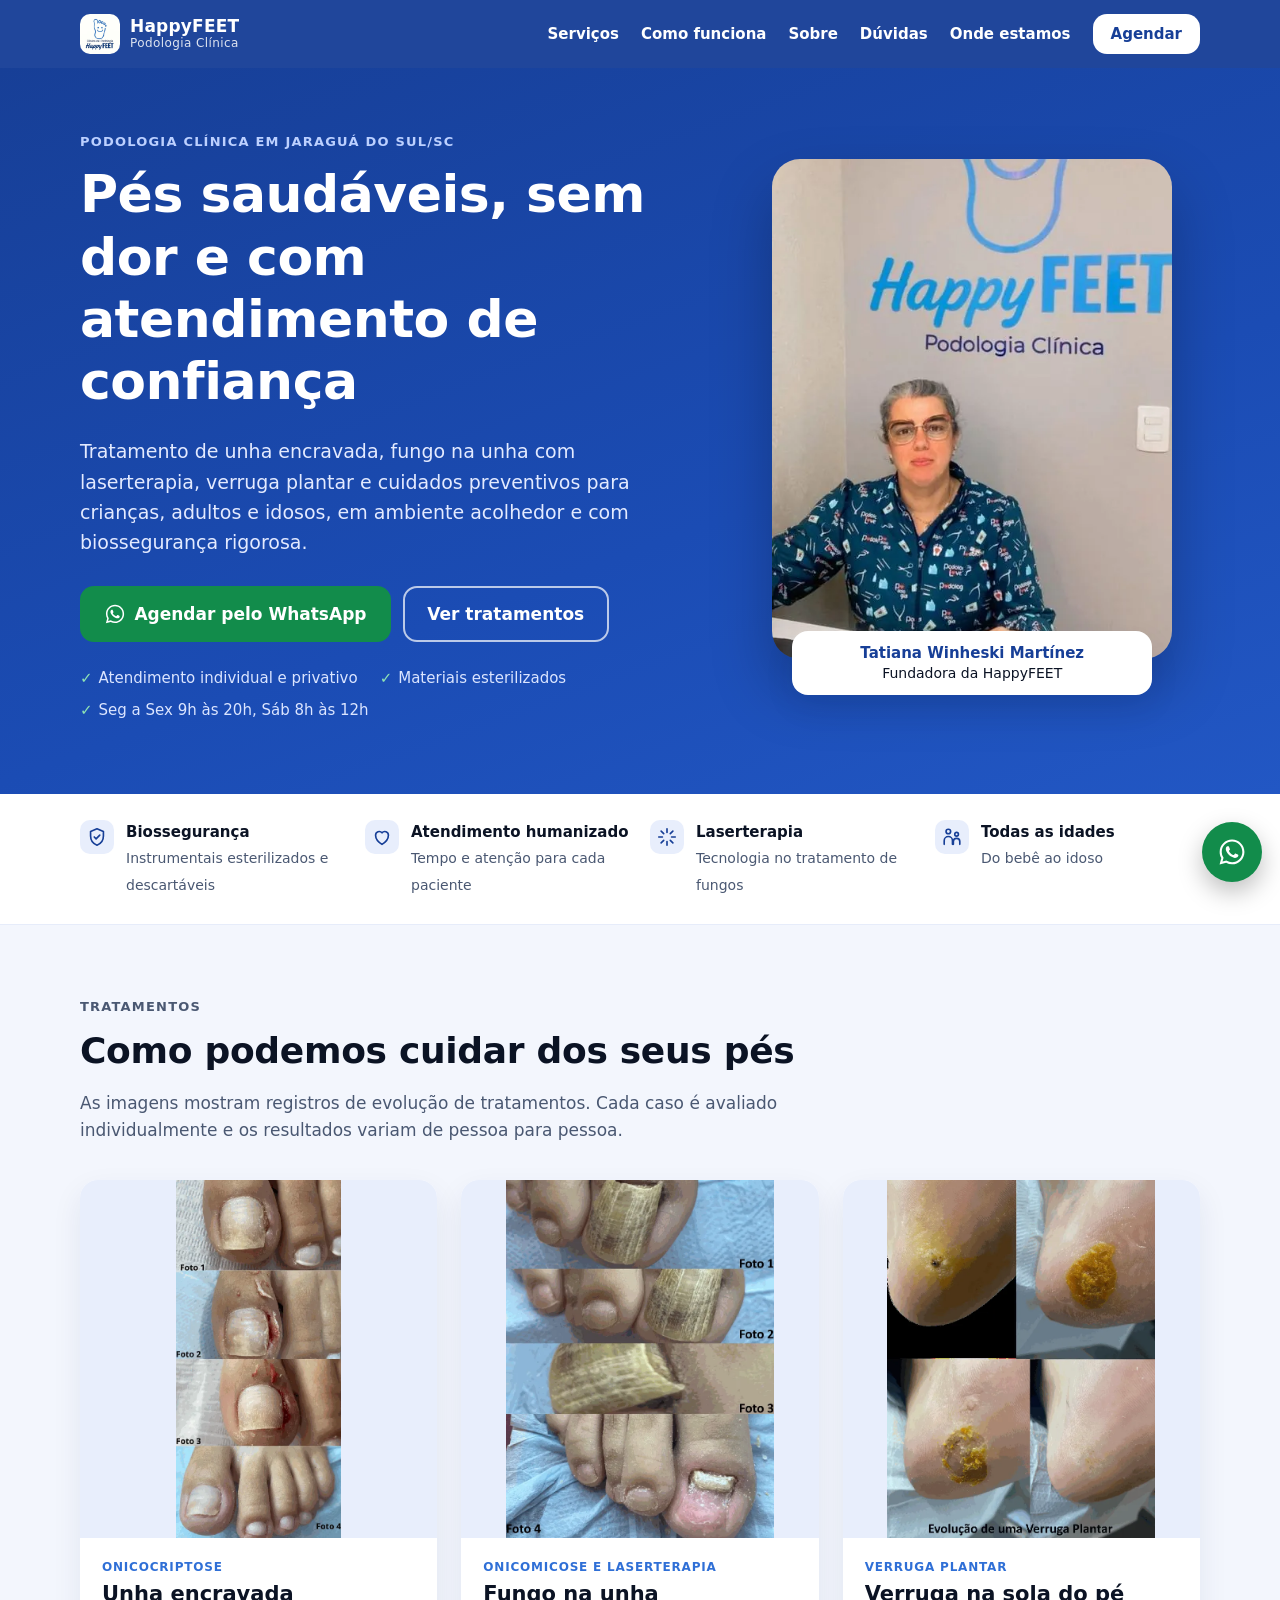
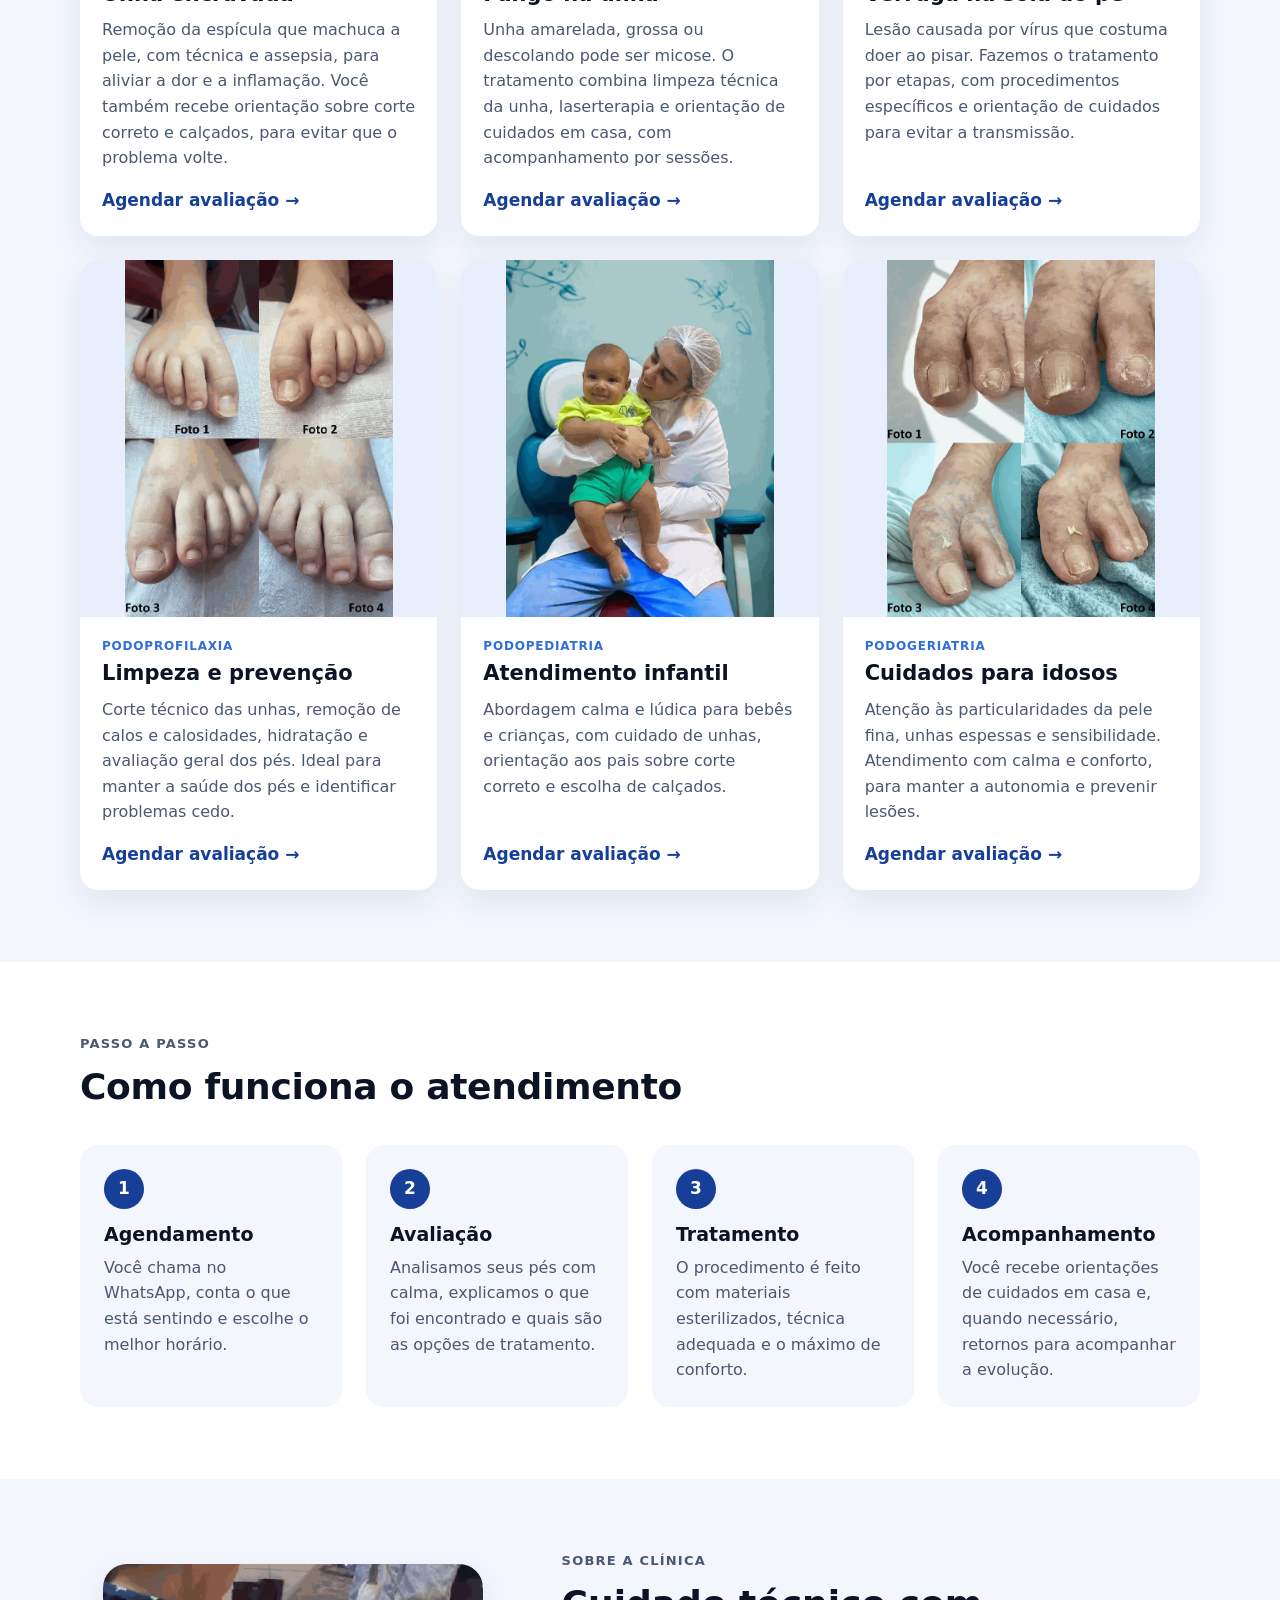
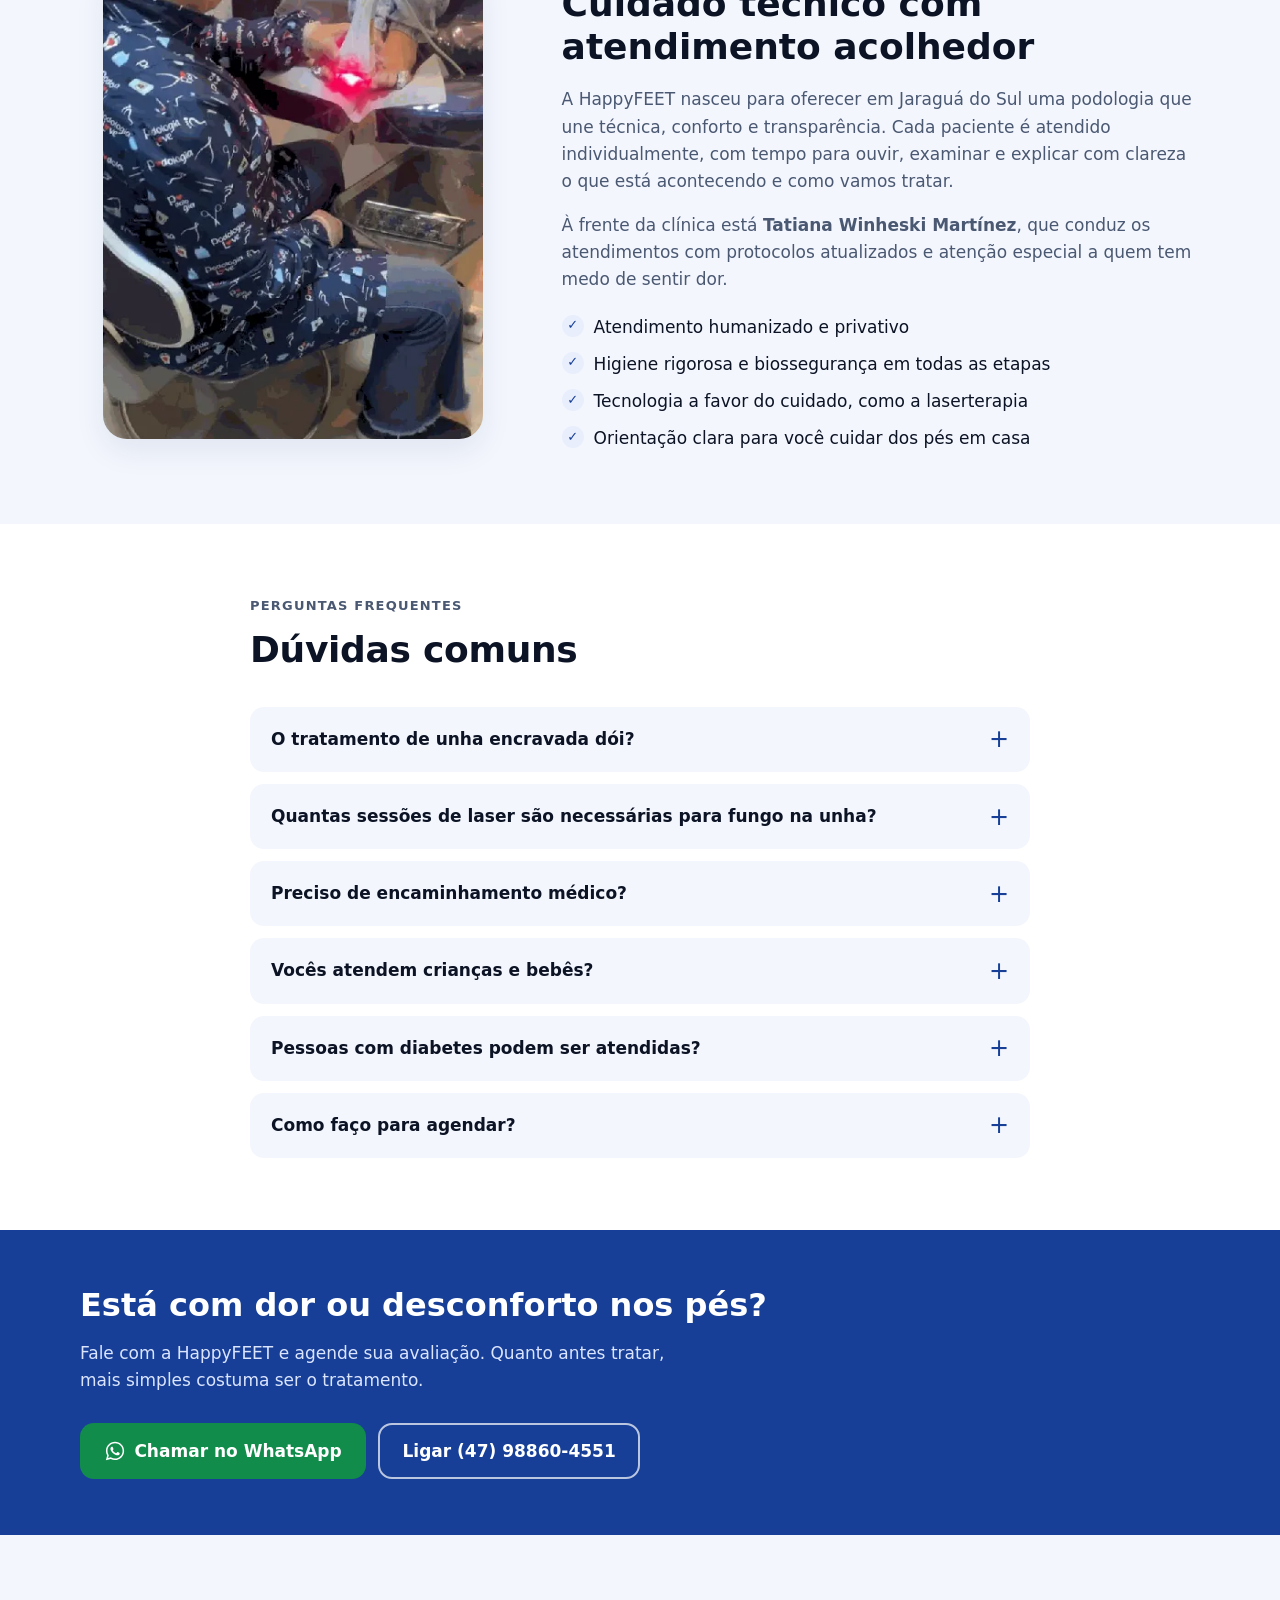
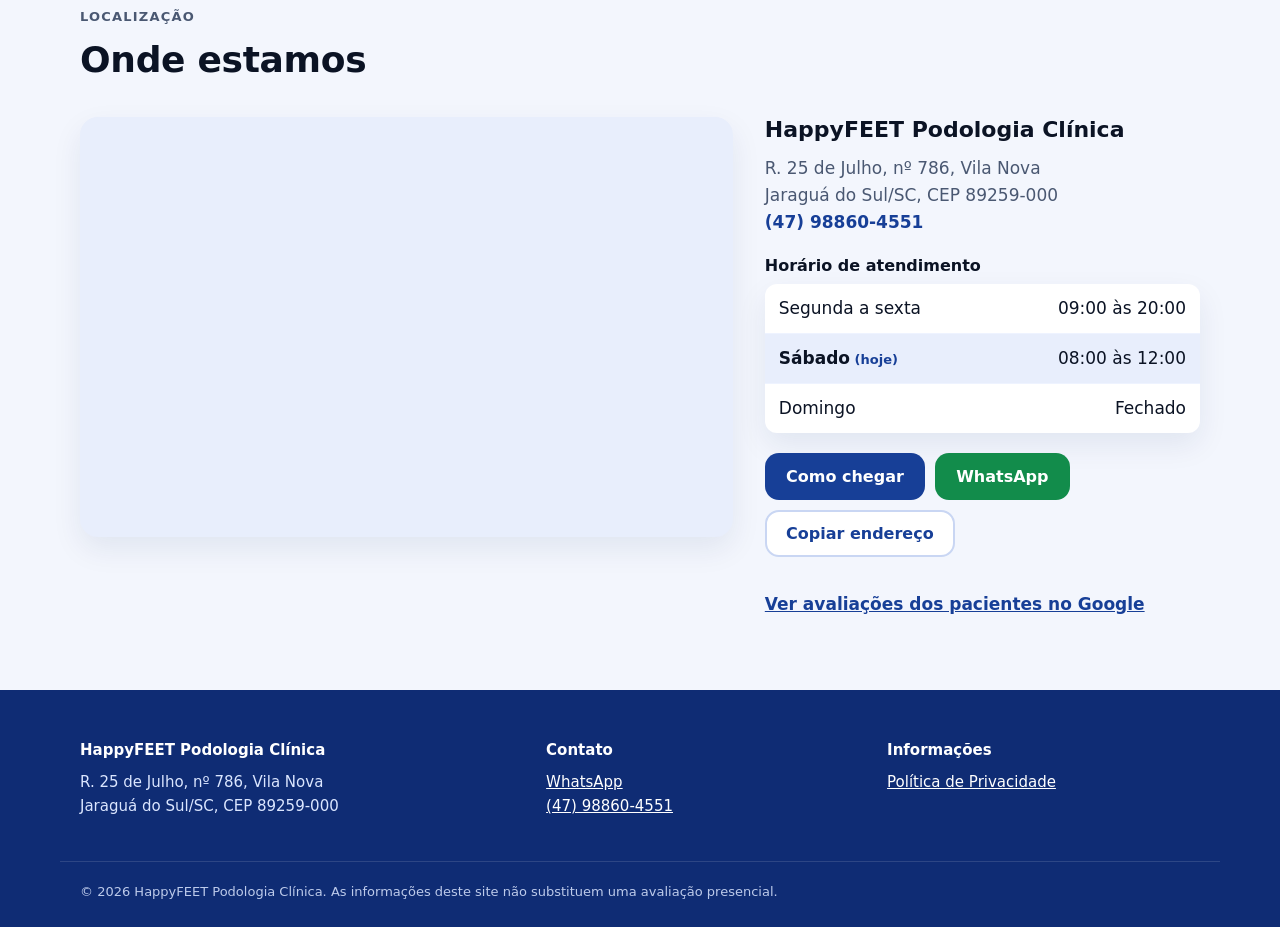
==== index.html @ 52b4e8af "Reformula o site: imagens corrigidas, conversão, SEO, LGPD e medição - Corrige imagens quebradas (no" ====
<!doctype html>
<html lang="pt-BR">
<head>
  <meta charset="utf-8">
  <meta name="viewport" content="width=device-width, initial-scale=1">
  <title>Podologia em Jaraguá do Sul | HappyFEET Podologia Clínica</title>
  <meta name="description" content="Podologia clínica em Jaraguá do Sul/SC: unha encravada, fungo na unha com laserterapia, verruga plantar, podoprofilaxia e atendimento infantil e para idosos. Agende pelo WhatsApp.">
  <link rel="canonical" href="https://happyfeet-podologia.netlify.app/">
  <meta name="theme-color" content="#173f97">

  <meta property="og:type" content="website">
  <meta property="og:locale" content="pt_BR">
  <meta property="og:site_name" content="HappyFEET Podologia Clínica">
  <meta property="og:title" content="HappyFEET Podologia Clínica | Jaraguá do Sul">
  <meta property="og:description" content="Unha encravada, fungo na unha, verruga plantar, podoprofilaxia e laserterapia. Agende sua avaliação pelo WhatsApp.">
  <meta property="og:url" content="https://happyfeet-podologia.netlify.app/">
  <meta property="og:image" content="https://happyfeet-podologia.netlify.app/assets/og-image.jpg">
  <meta property="og:image:width" content="1200">
  <meta property="og:image:height" content="630">
  <meta name="twitter:card" content="summary_large_image">

  <link rel="icon" type="image/png" sizes="32x32" href="assets/favicon-32.png">
  <link rel="apple-touch-icon" href="assets/apple-touch-icon.png">
  <link rel="manifest" href="site.webmanifest">
  <link rel="preload" as="image" href="assets/tatiana-winheski-martinez.webp">
  <link rel="stylesheet" href="styles.css">

  <script src="config.js"></script>
  <script src="analytics.js"></script>
  <script src="main.js" defer></script>
</head>
<body>
<a class="skip-link" href="#conteudo">Pular para o conteúdo</a>

<header class="header">
  <div class="container header-row">
    <a class="brand" href="#top" aria-label="HappyFEET Podologia Clínica, início">
      <img src="assets/logo-happyfeet.webp" alt="" width="40" height="40">
      <span>HappyFEET <small>Podologia Clínica</small></span>
    </a>
    <button class="nav-toggle" type="button" aria-expanded="false" aria-controls="menu" aria-label="Abrir menu">
      <span></span><span></span><span></span>
    </button>
    <nav id="menu" class="nav" aria-label="Menu principal">
      <a href="#servicos">Serviços</a>
      <a href="#como-funciona">Como funciona</a>
      <a href="#sobre">Sobre</a>
      <a href="#duvidas">Dúvidas</a>
      <a href="#local">Onde estamos</a>
      <a class="btn btn-light nav-cta" href="https://wa.me/554788604551" data-wa data-track="whatsapp_header" target="_blank" rel="noopener">Agendar</a>
    </nav>
  </div>
</header>

<main id="conteudo">

<section class="hero" id="top">
  <div class="container hero-grid">
    <div class="hero-text">
      <p class="eyebrow">Podologia clínica em Jaraguá do Sul/SC</p>
      <h1>Pés saudáveis, sem dor e com atendimento de confiança</h1>
      <p class="lead">Tratamento de unha encravada, fungo na unha com laserterapia, verruga plantar e cuidados preventivos para crianças, adultos e idosos, em ambiente acolhedor e com biossegurança rigorosa.</p>
      <div class="hero-cta">
        <a class="btn btn-whats btn-lg" href="https://wa.me/554788604551" data-wa data-track="whatsapp_hero" target="_blank" rel="noopener">
          <svg aria-hidden="true" viewBox="0 0 24 24" width="22" height="22"><use href="#i-whats"/></svg>
          Agendar pelo WhatsApp
        </a>
        <a class="btn btn-outline-light btn-lg" href="#servicos">Ver tratamentos</a>
      </div>
      <ul class="hero-points">
        <li>Atendimento individual e privativo</li>
        <li>Materiais esterilizados</li>
        <li>Seg a Sex 9h às 20h, Sáb 8h às 12h</li>
      </ul>
    </div>
    <figure class="hero-photo">
      <img src="assets/tatiana-winheski-martinez.webp" width="506" height="900" alt="Tatiana Winheski Martínez, fundadora da HappyFEET, no consultório da clínica">
      <figcaption><strong>Tatiana Winheski Martínez</strong><span>Fundadora da HappyFEET</span></figcaption>
    </figure>
  </div>
</section>

<section class="trust" aria-label="Diferenciais">
  <div class="container trust-grid">
    <div class="trust-item">
      <svg aria-hidden="true" viewBox="0 0 24 24"><use href="#i-shield"/></svg>
      <div><strong>Biossegurança</strong><span>Instrumentais esterilizados e descartáveis</span></div>
    </div>
    <div class="trust-item">
      <svg aria-hidden="true" viewBox="0 0 24 24"><use href="#i-heart"/></svg>
      <div><strong>Atendimento humanizado</strong><span>Tempo e atenção para cada paciente</span></div>
    </div>
    <div class="trust-item">
      <svg aria-hidden="true" viewBox="0 0 24 24"><use href="#i-spark"/></svg>
      <div><strong>Laserterapia</strong><span>Tecnologia no tratamento de fungos</span></div>
    </div>
    <div class="trust-item">
      <svg aria-hidden="true" viewBox="0 0 24 24"><use href="#i-family"/></svg>
      <div><strong>Todas as idades</strong><span>Do bebê ao idoso</span></div>
    </div>
  </div>
</section>

<section class="section" id="servicos">
  <div class="container">
    <header class="section-head">
      <p class="eyebrow eyebrow-dark">Tratamentos</p>
      <h2>Como podemos cuidar dos seus pés</h2>
      <p>As imagens mostram registros de evolução de tratamentos. Cada caso é avaliado individualmente e os resultados variam de pessoa para pessoa.</p>
    </header>

    <div class="cards">
      <article class="card" id="unha-encravada">
        <div class="thumb"><img src="assets/unha-encravada.webp" width="415" height="900" loading="lazy" alt="Sequência de quatro fotos mostrando a evolução do tratamento de uma unha encravada no dedão"></div>
        <div class="card-body">
          <p class="tag">Onicocriptose</p>
          <h3>Unha encravada</h3>
          <p>Remoção da espícula que machuca a pele, com técnica e assepsia, para aliviar a dor e a inflamação. Você também recebe orientação sobre corte correto e calçados, para evitar que o problema volte.</p>
          <a class="card-link" href="https://wa.me/554788604551" data-wa="Olá! Gostaria de agendar uma avaliação para unha encravada." data-track="whatsapp_unha_encravada" target="_blank" rel="noopener">Agendar avaliação</a>
        </div>
      </article>

      <article class="card" id="fungo-na-unha">
        <div class="thumb"><img src="assets/onicomicose-laser.webp" width="675" height="900" loading="lazy" alt="Quatro fotos mostrando a evolução de uma unha com fungo durante o tratamento com laserterapia"></div>
        <div class="card-body">
          <p class="tag">Onicomicose e laserterapia</p>
          <h3>Fungo na unha</h3>
          <p>Unha amarelada, grossa ou descolando pode ser micose. O tratamento combina limpeza técnica da unha, laserterapia e orientação de cuidados em casa, com acompanhamento por sessões.</p>
          <a class="card-link" href="https://wa.me/554788604551" data-wa="Olá! Gostaria de agendar uma avaliação para fungo na unha (laserterapia)." data-track="whatsapp_onicomicose" target="_blank" rel="noopener">Agendar avaliação</a>
        </div>
      </article>

      <article class="card" id="verruga-plantar">
        <div class="thumb"><img src="assets/verruga-plantar.webp" width="675" height="900" loading="lazy" alt="Fotos mostrando a evolução do tratamento de uma verruga plantar na sola do pé"></div>
        <div class="card-body">
          <p class="tag">Verruga plantar</p>
          <h3>Verruga na sola do pé</h3>
          <p>Lesão causada por vírus que costuma doer ao pisar. Fazemos o tratamento por etapas, com procedimentos específicos e orientação de cuidados para evitar a transmissão.</p>
          <a class="card-link" href="https://wa.me/554788604551" data-wa="Olá! Gostaria de agendar uma avaliação para verruga plantar." data-track="whatsapp_verruga" target="_blank" rel="noopener">Agendar avaliação</a>
        </div>
      </article>

      <article class="card" id="podoprofilaxia">
        <div class="thumb"><img src="assets/podoprofilaxia.webp" width="675" height="900" loading="lazy" alt="Quatro fotos de pés antes e depois de uma sessão de podoprofilaxia"></div>
        <div class="card-body">
          <p class="tag">Podoprofilaxia</p>
          <h3>Limpeza e prevenção</h3>
          <p>Corte técnico das unhas, remoção de calos e calosidades, hidratação e avaliação geral dos pés. Ideal para manter a saúde dos pés e identificar problemas cedo.</p>
          <a class="card-link" href="https://wa.me/554788604551" data-wa="Olá! Gostaria de agendar uma podoprofilaxia." data-track="whatsapp_podoprofilaxia" target="_blank" rel="noopener">Agendar avaliação</a>
        </div>
      </article>

      <article class="card" id="infantil">
        <div class="thumb"><img src="assets/atendimento-infantil.webp" width="675" height="900" loading="lazy" alt="Profissional da HappyFEET segurando um bebê sorridente no consultório"></div>
        <div class="card-body">
          <p class="tag">Podopediatria</p>
          <h3>Atendimento infantil</h3>
          <p>Abordagem calma e lúdica para bebês e crianças, com cuidado de unhas, orientação aos pais sobre corte correto e escolha de calçados.</p>
          <a class="card-link" href="https://wa.me/554788604551" data-wa="Olá! Gostaria de agendar um atendimento infantil." data-track="whatsapp_infantil" target="_blank" rel="noopener">Agendar avaliação</a>
        </div>
      </article>

      <article class="card" id="idosos">
        <div class="thumb"><img src="assets/cuidados-idosos.webp" width="675" height="900" loading="lazy" alt="Quatro fotos dos pés de uma pessoa idosa mostrando a evolução do cuidado com unhas e pele"></div>
        <div class="card-body">
          <p class="tag">Podogeriatria</p>
          <h3>Cuidados para idosos</h3>
          <p>Atenção às particularidades da pele fina, unhas espessas e sensibilidade. Atendimento com calma e conforto, para manter a autonomia e prevenir lesões.</p>
          <a class="card-link" href="https://wa.me/554788604551" data-wa="Olá! Gostaria de agendar um atendimento para idoso." data-track="whatsapp_idosos" target="_blank" rel="noopener">Agendar avaliação</a>
        </div>
      </article>
    </div>
  </div>
</section>

<section class="section section-white" id="como-funciona">
  <div class="container">
    <header class="section-head">
      <p class="eyebrow eyebrow-dark">Passo a passo</p>
      <h2>Como funciona o atendimento</h2>
    </header>
    <ol class="steps">
      <li>
        <span class="step-n">1</span>
        <h3>Agendamento</h3>
        <p>Você chama no WhatsApp, conta o que está sentindo e escolhe o melhor horário.</p>
      </li>
      <li>
        <span class="step-n">2</span>
        <h3>Avaliação</h3>
        <p>Analisamos seus pés com calma, explicamos o que foi encontrado e quais são as opções de tratamento.</p>
      </li>
      <li>
        <span class="step-n">3</span>
        <h3>Tratamento</h3>
        <p>O procedimento é feito com materiais esterilizados, técnica adequada e o máximo de conforto.</p>
      </li>
      <li>
        <span class="step-n">4</span>
        <h3>Acompanhamento</h3>
        <p>Você recebe orientações de cuidados em casa e, quando necessário, retornos para acompanhar a evolução.</p>
      </li>
    </ol>
  </div>
</section>

<section class="section" id="sobre">
  <div class="container about-grid">
    <div class="about-media">
      <img src="assets/laserterapia-atendimento.webp" width="415" height="900" loading="lazy" alt="Profissional da HappyFEET aplicando laserterapia nos pés de uma paciente">
    </div>
    <div class="about-text">
      <p class="eyebrow eyebrow-dark">Sobre a clínica</p>
      <h2>Cuidado técnico com atendimento acolhedor</h2>
      <p>A HappyFEET nasceu para oferecer em Jaraguá do Sul uma podologia que une técnica, conforto e transparência. Cada paciente é atendido individualmente, com tempo para ouvir, examinar e explicar com clareza o que está acontecendo e como vamos tratar.</p>
      <p>À frente da clínica está <strong>Tatiana Winheski Martínez</strong>, que conduz os atendimentos com protocolos atualizados e atenção especial a quem tem medo de sentir dor.</p>
      <!-- Sugestão: incluir aqui a formação da Tatiana (curso técnico/superior em Podologia, especializações e tempo de atuação). -->
      <ul class="check-list">
        <li>Atendimento humanizado e privativo</li>
        <li>Higiene rigorosa e biossegurança em todas as etapas</li>
        <li>Tecnologia a favor do cuidado, como a laserterapia</li>
        <li>Orientação clara para você cuidar dos pés em casa</li>
      </ul>
    </div>
  </div>
</section>

<section class="section section-white" id="duvidas">
  <div class="container narrow">
    <header class="section-head">
      <p class="eyebrow eyebrow-dark">Perguntas frequentes</p>
      <h2>Dúvidas comuns</h2>
    </header>
    <div class="faq">
      <details>
        <summary>O tratamento de unha encravada dói?</summary>
        <p>A técnica busca o máximo de conforto. Pode haver algum desconforto quando a região já está muito inflamada, mas a maioria dos pacientes sente alívio logo após o procedimento. Na avaliação explicamos cada etapa antes de começar.</p>
      </details>
      <details>
        <summary>Quantas sessões de laser são necessárias para fungo na unha?</summary>
        <p>Depende do grau de comprometimento da unha e de quantas unhas estão afetadas. O número de sessões é definido na avaliação. Como a unha cresce devagar, o resultado completo aparece ao longo de alguns meses.</p>
      </details>
      <details>
        <summary>Preciso de encaminhamento médico?</summary>
        <p>Não é necessário encaminhamento para agendar uma avaliação. Se identificarmos alguma situação que precise de acompanhamento médico, você será orientado a procurar o profissional adequado.</p>
      </details>
      <details>
        <summary>Vocês atendem crianças e bebês?</summary>
        <p>Sim. O atendimento infantil é feito com calma, de forma lúdica e sempre com a presença de um responsável.</p>
      </details>
      <details>
        <summary>Pessoas com diabetes podem ser atendidas?</summary>
        <p>Sim. Os pés de quem tem diabetes merecem atenção especial, e a avaliação podológica regular ajuda a prevenir lesões. Informe no agendamento para reservarmos o tempo adequado.</p>
      </details>
      <details>
        <summary>Como faço para agendar?</summary>
        <p>Pelo WhatsApp <a href="https://wa.me/554788604551" data-wa data-track="whatsapp_faq" target="_blank" rel="noopener">(47) 98860-4551</a>. Respondemos dentro do horário de atendimento.</p>
      </details>
    </div>
  </div>
</section>

<section class="cta-band" id="contato">
  <div class="container cta-row">
    <div>
      <h2>Está com dor ou desconforto nos pés?</h2>
      <p>Fale com a HappyFEET e agende sua avaliação. Quanto antes tratar, mais simples costuma ser o tratamento.</p>
    </div>
    <div class="cta-actions">
      <a class="btn btn-whats btn-lg" href="https://wa.me/554788604551" data-wa data-track="whatsapp_cta" target="_blank" rel="noopener">
        <svg aria-hidden="true" viewBox="0 0 24 24" width="22" height="22"><use href="#i-whats"/></svg>
        Chamar no WhatsApp
      </a>
      <a class="btn btn-outline-light btn-lg" href="tel:+5547988604551" data-track="telefone_cta">Ligar (47) 98860-4551</a>
    </div>
  </div>
</section>

<section class="section" id="local">
  <div class="container">
    <header class="section-head">
      <p class="eyebrow eyebrow-dark">Localização</p>
      <h2>Onde estamos</h2>
    </header>
    <div class="local-grid">
      <div class="map-wrap">
        <iframe title="Mapa com a localização da HappyFEET Podologia Clínica"
          src="https://www.google.com/maps?q=R.+25+de+Julho%2C+786+-+Vila+Nova%2C+Jaragu%C3%A1+do+Sul+-+SC%2C+89259-000&output=embed"
          loading="lazy" allowfullscreen referrerpolicy="no-referrer-when-downgrade"></iframe>
      </div>
      <div class="local-info">
        <h3>HappyFEET Podologia Clínica</h3>
        <address>
          R. 25 de Julho, nº 786, Vila Nova<br>
          Jaraguá do Sul/SC, CEP 89259-000<br>
          <a href="tel:+5547988604551" data-track="telefone_local">(47) 98860-4551</a>
        </address>
        <h4>Horário de atendimento</h4>
        <table class="hours">
          <caption class="sr-only">Horário de atendimento</caption>
          <tbody>
            <tr data-days="1,2,3,4,5"><th scope="row">Segunda a sexta</th><td>09:00 às 20:00</td></tr>
            <tr data-days="6"><th scope="row">Sábado</th><td>08:00 às 12:00</td></tr>
            <tr data-days="0"><th scope="row">Domingo</th><td>Fechado</td></tr>
          </tbody>
        </table>
        <div class="local-cta">
          <a class="btn btn-primary" target="_blank" rel="noopener" data-track="como_chegar"
             href="https://www.google.com/maps/dir/?api=1&amp;destination=R.+25+de+Julho%2C+786+-+Vila+Nova%2C+Jaragu%C3%A1+do+Sul+-+SC%2C+89259-000">Como chegar</a>
          <a class="btn btn-whats" href="https://wa.me/554788604551" data-wa data-track="whatsapp_local" target="_blank" rel="noopener">WhatsApp</a>
          <button class="btn btn-ghost" type="button" data-copy="R. 25 de Julho, nº 786, Vila Nova, Jaraguá do Sul/SC, CEP 89259-000">Copiar endereço</button>
        </div>
        <p class="copy-status" role="status" aria-live="polite"></p>
        <a class="reviews-link" target="_blank" rel="noopener" data-track="avaliacoes_google"
           href="https://www.google.com/maps?cid=4167940067438342173">Ver avaliações dos pacientes no Google</a>
      </div>
    </div>
  </div>
</section>

</main>

<footer class="footer">
  <div class="container footer-grid">
    <div>
      <p class="footer-brand">HappyFEET Podologia Clínica</p>
      <p>R. 25 de Julho, nº 786, Vila Nova<br>Jaraguá do Sul/SC, CEP 89259-000</p>
    </div>
    <div>
      <p class="footer-title">Contato</p>
      <p><a href="https://wa.me/554788604551" data-wa data-track="whatsapp_footer" target="_blank" rel="noopener">WhatsApp</a><br>
         <a href="tel:+5547988604551" data-track="telefone_footer">(47) 98860-4551</a></p>
    </div>
    <div>
      <p class="footer-title">Informações</p>
      <p><a href="privacidade.html">Política de Privacidade</a><br>
         <button type="button" class="link-btn" data-open-consent hidden>Preferências de cookies</button></p>
    </div>
  </div>
  <div class="container footer-bottom">
    <p>© <span data-year>2026</span> HappyFEET Podologia Clínica. As informações deste site não substituem uma avaliação presencial.</p>
  </div>
</footer>

<a class="whats-float" href="https://wa.me/554788604551" data-wa data-track="whatsapp_flutuante" target="_blank" rel="noopener" aria-label="Agendar pelo WhatsApp">
  <svg aria-hidden="true" viewBox="0 0 24 24" width="30" height="30"><use href="#i-whats"/></svg>
</a>

<div class="consent" role="dialog" aria-live="polite" aria-label="Aviso de cookies" hidden>
  <p>Usamos cookies para medir as visitas e melhorar nossos anúncios. Você pode aceitar ou recusar. <a href="privacidade.html">Saiba mais</a>.</p>
  <div class="consent-actions">
    <button type="button" class="btn btn-ghost" data-consent="denied">Recusar</button>
    <button type="button" class="btn btn-primary" data-consent="granted">Aceitar</button>
  </div>
</div>

<svg width="0" height="0" style="position:absolute" aria-hidden="true">
  <symbol id="i-whats" viewBox="0 0 24 24"><path fill="currentColor" d="M12.04 2C6.58 2 2.13 6.45 2.13 11.91c0 1.75.46 3.45 1.32 4.95L2.05 22l5.25-1.38a9.9 9.9 0 0 0 4.74 1.21c5.46 0 9.91-4.45 9.91-9.91C21.95 6.45 17.5 2 12.04 2Zm0 18.15c-1.48 0-2.93-.4-4.2-1.15l-.3-.18-3.12.82.83-3.04-.2-.31a8.23 8.23 0 0 1-1.26-4.38c0-4.54 3.7-8.24 8.25-8.24 4.54 0 8.24 3.7 8.24 8.24 0 4.55-3.7 8.24-8.24 8.24Zm4.52-6.16c-.25-.12-1.47-.72-1.7-.81-.22-.08-.39-.12-.55.13-.17.24-.64.8-.78.97-.14.17-.29.19-.54.06-.25-.12-1.05-.39-1.99-1.23-.74-.66-1.23-1.47-1.38-1.72-.14-.25-.01-.38.11-.5.11-.11.25-.29.37-.43.13-.15.17-.25.25-.42.08-.17.04-.31-.02-.43-.06-.13-.55-1.34-.76-1.83-.2-.48-.4-.42-.55-.42h-.47c-.17 0-.43.06-.66.31-.22.25-.86.85-.86 2.07 0 1.22.89 2.4 1.01 2.56.12.17 1.75 2.67 4.23 3.74.59.26 1.05.41 1.41.52.59.19 1.13.16 1.56.1.48-.07 1.47-.6 1.67-1.18.21-.58.21-1.07.15-1.18-.06-.1-.23-.16-.48-.29Z"/></symbol>
  <symbol id="i-shield" viewBox="0 0 24 24"><path fill="none" stroke="currentColor" stroke-width="1.8" stroke-linecap="round" stroke-linejoin="round" d="M12 3 5 6v5c0 4.5 3 8.5 7 10 4-1.5 7-5.5 7-10V6l-7-3Z"/><path fill="none" stroke="currentColor" stroke-width="1.8" stroke-linecap="round" stroke-linejoin="round" d="m9 12 2 2 4-4"/></symbol>
  <symbol id="i-heart" viewBox="0 0 24 24"><path fill="none" stroke="currentColor" stroke-width="1.8" stroke-linejoin="round" d="M12 20s-7-4.4-7-10a4 4 0 0 1 7-2.6A4 4 0 0 1 19 10c0 5.6-7 10-7 10Z"/></symbol>
  <symbol id="i-spark" viewBox="0 0 24 24"><path fill="none" stroke="currentColor" stroke-width="1.8" stroke-linecap="round" stroke-linejoin="round" d="M12 3v4M12 17v4M3 12h4M17 12h4M5.6 5.6l2.8 2.8M15.6 15.6l2.8 2.8M5.6 18.4l2.8-2.8M15.6 8.4l2.8-2.8"/></symbol>
  <symbol id="i-family" viewBox="0 0 24 24"><g fill="none" stroke="currentColor" stroke-width="1.8" stroke-linecap="round"><circle cx="8" cy="6" r="2.5"/><circle cx="17" cy="9" r="2"/><path d="M3.5 20v-4a4.5 4.5 0 0 1 9 0v4M13.5 20v-3a3.5 3.5 0 0 1 7 0v3"/></g></symbol>
</svg>

<script type="application/ld+json">
{
  "@context": "https://schema.org",
  "@type": "MedicalClinic",
  "@id": "https://happyfeet-podologia.netlify.app/#clinica",
  "name": "HappyFEET Podologia Clínica",
  "description": "Podologia clínica em Jaraguá do Sul/SC: unha encravada, onicomicose com laserterapia, verruga plantar, podoprofilaxia, atendimento infantil e para idosos.",
  "image": [
    "https://happyfeet-podologia.netlify.app/assets/og-image.jpg",
    "https://happyfeet-podologia.netlify.app/assets/logo-happyfeet.jpg"
  ],
  "logo": "https://happyfeet-podologia.netlify.app/assets/logo-happyfeet.jpg",
  "url": "https://happyfeet-podologia.netlify.app/",
  "telephone": "+55-47-98860-4551",
  "hasMap": "https://www.google.com/maps?cid=4167940067438342173",
  "address": {
    "@type": "PostalAddress",
    "streetAddress": "R. 25 de Julho, 786",
    "addressLocality": "Jaraguá do Sul",
    "addressRegion": "SC",
    "postalCode": "89259-000",
    "addressCountry": "BR"
  },
  "geo": { "@type": "GeoCoordinates", "latitude": -26.4996115, "longitude": -49.0807798 },
  "areaServed": { "@type": "City", "name": "Jaraguá do Sul" },
  "founder": { "@type": "Person", "name": "Tatiana Winheski Martínez" },
  "availableService": [
    { "@type": "MedicalProcedure", "name": "Tratamento de unha encravada (onicocriptose)" },
    { "@type": "MedicalProcedure", "name": "Laserterapia para fungo na unha (onicomicose)" },
    { "@type": "MedicalProcedure", "name": "Tratamento de verruga plantar" },
    { "@type": "MedicalProcedure", "name": "Podoprofilaxia" },
    { "@type": "MedicalProcedure", "name": "Atendimento podológico infantil" },
    { "@type": "MedicalProcedure", "name": "Atendimento podológico para idosos" }
  ],
  "openingHoursSpecification": [
    { "@type": "OpeningHoursSpecification", "dayOfWeek": ["Monday","Tuesday","Wednesday","Thursday","Friday"], "opens": "09:00", "closes": "20:00" },
    { "@type": "OpeningHoursSpecification", "dayOfWeek": "Saturday", "opens": "08:00", "closes": "12:00" }
  ]
}
</script>
</body>
</html>
---- styles.css ----
/* HappyFEET Podologia Clínica */
:root{
  --blue:#173f97;
  --blue-dark:#0f2c74;
  --blue-soft:#e8eefc;
  --accent:#2f6fd6;
  --ink:#0b1324;
  --muted:#4a5872;
  --bg:#f3f6fd;
  --white:#fff;
  --whats:#128c4b;
  --whats-hover:#0e753e;
  --radius:18px;
  --shadow:0 12px 30px rgba(6,33,92,.08);
  --header-h:68px;
}
*{box-sizing:border-box}
html{scroll-behavior:smooth;scroll-padding-top:calc(var(--header-h) + 12px)}
@media (prefers-reduced-motion:reduce){html{scroll-behavior:auto}*{transition:none!important}}
body{margin:0;font-family:system-ui,-apple-system,"Segoe UI",Roboto,Ubuntu,"Helvetica Neue",Arial,sans-serif;font-size:17px;line-height:1.6;color:var(--ink);background:var(--white);-webkit-font-smoothing:antialiased}
img{max-width:100%;height:auto;display:block}
a{color:var(--blue)}
h1,h2,h3,h4{line-height:1.2;margin:0 0 .5em}
p{margin:0 0 1em}
:focus-visible{outline:3px solid var(--accent);outline-offset:3px;border-radius:6px}

.container{max-width:1160px;margin:0 auto;padding:0 20px}
.narrow{max-width:820px}
.sr-only{position:absolute;width:1px;height:1px;overflow:hidden;clip:rect(0 0 0 0);white-space:nowrap}
.skip-link{position:absolute;left:12px;top:-60px;z-index:100;background:var(--white);color:var(--blue);padding:10px 14px;border-radius:10px;font-weight:700}
.skip-link:focus{top:12px}

/* Botões */
.btn{display:inline-flex;align-items:center;justify-content:center;gap:.5rem;padding:.75rem 1.2rem;border-radius:14px;font:inherit;font-weight:700;font-size:16px;line-height:1.2;text-decoration:none;border:2px solid transparent;cursor:pointer;transition:transform .2s,box-shadow .2s,background-color .2s}
.btn:hover{transform:translateY(-1px);box-shadow:0 8px 20px rgba(0,0,0,.12)}
.btn-lg{padding:.95rem 1.4rem;font-size:17px}
.btn-primary{background:var(--blue);color:var(--white)}
.btn-primary:hover{background:var(--blue-dark)}
.btn-whats{background:var(--whats);color:var(--white)}
.btn-whats:hover{background:var(--whats-hover)}
.btn-light{background:var(--white);color:var(--blue)}
.btn-outline-light{background:transparent;color:var(--white);border-color:rgba(255,255,255,.7)}
.btn-outline-light:hover{background:rgba(255,255,255,.12)}
.btn-ghost{background:var(--white);color:var(--blue);border-color:#c9d6f3}
.btn-ghost:hover{border-color:var(--blue)}
.link-btn{background:none;border:0;padding:0;font:inherit;color:inherit;text-decoration:underline;cursor:pointer}

/* Cabeçalho */
.header{position:sticky;top:0;z-index:50;background:rgba(23,63,151,.96);backdrop-filter:saturate(120%) blur(8px)}
.header-row{display:flex;align-items:center;justify-content:space-between;min-height:var(--header-h);gap:16px}
.brand{display:flex;align-items:center;gap:10px;color:var(--white);text-decoration:none;font-weight:800;letter-spacing:.2px}
.brand img{width:40px;height:40px;border-radius:10px;background:var(--white)}
.brand small{display:block;font-weight:500;font-size:12px;opacity:.85;letter-spacing:.4px}
.brand span{line-height:1.15}
.nav{display:flex;align-items:center;gap:22px}
.nav a{color:var(--white);text-decoration:none;font-weight:600;font-size:15px}
.nav a:not(.btn):hover{text-decoration:underline;text-underline-offset:4px}
.nav .nav-cta{color:var(--blue);padding:.55rem 1rem}
.nav-toggle{display:none;background:none;border:0;padding:10px;cursor:pointer}
.nav-toggle span{display:block;width:24px;height:2px;background:var(--white);margin:5px 0;transition:transform .2s,opacity .2s}
.nav-toggle[aria-expanded="true"] span:nth-child(1){transform:translateY(7px) rotate(45deg)}
.nav-toggle[aria-expanded="true"] span:nth-child(2){opacity:0}
.nav-toggle[aria-expanded="true"] span:nth-child(3){transform:translateY(-7px) rotate(-45deg)}

/* Hero */
.hero{background:linear-gradient(160deg,var(--blue) 0%,#1b4cb4 60%,#2257c4 100%);color:var(--white);padding:64px 0 72px;overflow:hidden}
.hero-grid{display:grid;grid-template-columns:1.15fr .85fr;gap:48px;align-items:center}
.eyebrow{text-transform:uppercase;letter-spacing:1.2px;font-size:13px;font-weight:700;color:#bcd0ff;margin-bottom:.8em}
.eyebrow-dark{color:var(--accent)}
.hero h1{font-size:clamp(32px,4.4vw,52px);letter-spacing:-.5px;margin-bottom:.45em}
.lead{font-size:clamp(17px,1.6vw,19px);color:#e3eaff;max-width:56ch}
.hero-cta{display:flex;flex-wrap:wrap;gap:12px;margin:28px 0 24px}
.hero-points{list-style:none;padding:0;margin:0;display:flex;flex-wrap:wrap;gap:8px 22px;font-size:15px;color:#dbe5ff}
.hero-points li::before{content:"✓";margin-right:6px;font-weight:800;color:#8fe3b4}
.hero-photo{margin:0;position:relative;justify-self:center;width:min(100%,400px)}
.hero-photo img{width:100%;aspect-ratio:4/5;object-fit:cover;object-position:50% 72%;border-radius:28px;box-shadow:0 30px 60px rgba(0,0,0,.25)}
.hero-photo figcaption{position:relative;margin:-28px 20px 0;background:var(--white);color:var(--ink);border-radius:16px;padding:12px 16px;font-size:14px;line-height:1.35;box-shadow:var(--shadow);text-align:center}
.hero-photo figcaption strong{display:block;font-size:15px;color:var(--blue)}

/* Faixa de confiança */
.trust{background:var(--white);border-bottom:1px solid #e6ecfa}
.trust-grid{display:grid;grid-template-columns:repeat(4,1fr);gap:20px;padding-top:26px;padding-bottom:26px}
.trust-item{display:flex;gap:12px;align-items:flex-start}
.trust-item svg{flex:none;width:34px;height:34px;color:var(--blue);background:var(--blue-soft);border-radius:10px;padding:6px}
.trust-item strong{display:block;font-size:15px}
.trust-item span{font-size:14px;color:var(--muted);line-height:1.4}

/* Seções */
.section{padding:72px 0;background:var(--bg)}
.section-white{background:var(--white)}
.section-head{max-width:720px;margin-bottom:36px}
.section-head h2{font-size:clamp(26px,3vw,36px);letter-spacing:-.3px}
.section-head p{color:var(--muted)}

/* Cards de serviços */
.cards{display:grid;grid-template-columns:repeat(3,1fr);gap:24px}
.card{background:var(--white);border-radius:var(--radius);box-shadow:var(--shadow);overflow:hidden;display:flex;flex-direction:column}
.thumb{position:relative;aspect-ratio:1/1;background:var(--blue-soft);overflow:hidden}
.thumb img{position:absolute;inset:0;width:100%;height:100%;object-fit:contain}
.card-body{padding:20px 22px 22px;display:flex;flex-direction:column;flex:1}
.tag{font-size:12px;font-weight:700;text-transform:uppercase;letter-spacing:.8px;color:var(--accent);margin-bottom:.4em}
.card h3{font-size:21px}
.card-body p:not(.tag){color:var(--muted);font-size:16px}
.card-link{margin-top:auto;font-weight:700;text-decoration:none;display:inline-flex;align-items:center;gap:6px}
.card-link::after{content:"→";transition:transform .2s}
.card-link:hover::after{transform:translateX(4px)}

/* Passos */
.steps{list-style:none;padding:0;margin:0;display:grid;grid-template-columns:repeat(4,1fr);gap:24px;counter-reset:none}
.steps li{background:var(--bg);border-radius:var(--radius);padding:24px}
.step-n{display:inline-grid;place-items:center;width:40px;height:40px;border-radius:50%;background:var(--blue);color:var(--white);font-weight:800;margin-bottom:14px}
.steps h3{font-size:19px}
.steps p{color:var(--muted);font-size:16px;margin:0}

/* Sobre */
.about-grid{display:grid;grid-template-columns:.8fr 1.2fr;gap:56px;align-items:center}
.about-media img{width:100%;max-width:380px;aspect-ratio:4/5;object-fit:cover;object-position:50% 40%;border-radius:24px;box-shadow:var(--shadow);margin:0 auto}
.about-text h2{font-size:clamp(26px,3vw,36px)}
.about-text p{color:var(--muted)}
.check-list{list-style:none;padding:0;margin:20px 0 0;display:grid;gap:10px}
.check-list li{padding-left:32px;position:relative}
.check-list li::before{content:"✓";position:absolute;left:0;top:1px;width:22px;height:22px;border-radius:50%;background:var(--blue-soft);color:var(--blue);display:grid;place-items:center;font-size:13px;font-weight:800}

/* FAQ */
.faq{display:grid;gap:12px}
.faq details{background:var(--bg);border-radius:14px;padding:0 20px;border:1px solid transparent}
.faq details[open]{background:var(--white);border-color:#d8e2f8;box-shadow:var(--shadow)}
.faq summary{cursor:pointer;list-style:none;padding:18px 32px 18px 0;font-weight:700;position:relative}
.faq summary::-webkit-details-marker{display:none}
.faq summary::after{content:"+";position:absolute;right:0;top:50%;transform:translateY(-50%);font-size:24px;font-weight:400;color:var(--blue)}
.faq details[open] summary::after{content:"−"}
.faq details p{color:var(--muted);padding-bottom:18px;margin:0}

/* Faixa de chamada */
.cta-band{background:var(--blue);color:var(--white);padding:56px 0}
.cta-row{display:flex;align-items:center;justify-content:space-between;gap:28px;flex-wrap:wrap}
.cta-row h2{font-size:clamp(24px,2.8vw,32px)}
.cta-row p{color:#dbe5ff;max-width:56ch;margin:0}
.cta-actions{display:flex;flex-wrap:wrap;gap:12px}

/* Localização */
.local-grid{display:grid;grid-template-columns:1.2fr .8fr;gap:32px;align-items:start}
.map-wrap{border-radius:var(--radius);overflow:hidden;box-shadow:var(--shadow);background:var(--blue-soft)}
.map-wrap iframe{display:block;width:100%;height:420px;border:0}
.local-info h3{font-size:22px}
.local-info address{font-style:normal;color:var(--muted);margin-bottom:20px}
.local-info address a{font-weight:700;text-decoration:none}
.local-info h4{font-size:16px;margin-bottom:8px}
.hours{width:100%;border-collapse:collapse;background:var(--white);border-radius:12px;overflow:hidden;box-shadow:var(--shadow)}
.hours th,.hours td{padding:11px 14px;border-bottom:1px solid #eef3ff;text-align:left;font-weight:400}
.hours td{text-align:right;white-space:nowrap}
.hours tr:last-child th,.hours tr:last-child td{border-bottom:0}
.hours tr.today{background:var(--blue-soft)}
.hours tr.today th{font-weight:700}
.hours tr.today th::after{content:" (hoje)";color:var(--blue);font-size:13px}
.local-cta{display:flex;flex-wrap:wrap;gap:10px;margin-top:20px}
.copy-status{min-height:1.4em;margin:8px 0 0;font-size:14px;color:var(--whats);font-weight:600}
.reviews-link{display:inline-block;margin-top:6px;font-weight:700}

/* Rodapé */
.footer{background:var(--blue-dark);color:#dbe6ff;font-size:15px;padding:48px 0 24px}
.footer a{color:var(--white)}
.footer-grid{display:grid;grid-template-columns:1.4fr 1fr 1fr;gap:28px}
.footer-brand,.footer-title{font-weight:800;color:var(--white);margin-bottom:.5em}
.footer-bottom{border-top:1px solid rgba(255,255,255,.15);margin-top:28px;padding-top:20px;font-size:13px;opacity:.85}
.footer-bottom p{margin:0}

/* WhatsApp flutuante */
.whats-float{position:fixed;right:18px;bottom:18px;z-index:60;width:60px;height:60px;border-radius:50%;background:var(--whats);color:var(--white);display:grid;place-items:center;box-shadow:0 10px 25px rgba(0,0,0,.25);transition:transform .2s}
.whats-float:hover{transform:scale(1.07)}

/* Aviso de cookies */
.consent{position:fixed;left:16px;right:16px;bottom:16px;z-index:70;max-width:560px;background:var(--white);color:var(--ink);border-radius:16px;box-shadow:0 20px 50px rgba(6,33,92,.25);padding:18px 20px;font-size:15px}
.consent p{margin:0 0 12px}
.consent-actions{display:flex;gap:10px;justify-content:flex-end}
.consent-open .whats-float{bottom:170px}

/* Páginas internas */
.page{padding:56px 0 72px}
.page h1{font-size:clamp(28px,3.4vw,40px);color:var(--blue)}
.page h2{font-size:22px;margin-top:1.6em}
.page p,.page li{color:#2a3550}

/* Responsivo */
@media (max-width:1000px){
  .cards{grid-template-columns:repeat(2,1fr)}
  .steps{grid-template-columns:repeat(2,1fr)}
  .trust-grid{grid-template-columns:repeat(2,1fr)}
}
@media (max-width:860px){
  .nav-toggle{display:block}
  .nav{position:absolute;top:var(--header-h);left:0;right:0;background:var(--blue);flex-direction:column;align-items:stretch;gap:0;padding:8px 20px 20px;box-shadow:0 16px 30px rgba(0,0,0,.2);display:none}
  .nav.open{display:flex}
  .nav a:not(.btn){padding:14px 0;border-bottom:1px solid rgba(255,255,255,.12)}
  .nav .nav-cta{margin-top:14px}
  .hero{padding:40px 0 56px}
  .hero-grid,.about-grid,.local-grid{grid-template-columns:1fr;gap:32px}
  .hero-photo{width:min(100%,340px)}
  .about-media{order:2}
  .map-wrap iframe{height:300px}
  .footer-grid{grid-template-columns:1fr}
}
@media (max-width:600px){
  body{font-size:16px}
  .section{padding:56px 0}
  .cards,.steps,.trust-grid{grid-template-columns:1fr}
  .hero-cta .btn,.cta-actions .btn{width:100%}
  .cta-actions{width:100%}
  .whats-float{width:56px;height:56px;right:14px;bottom:14px}
}
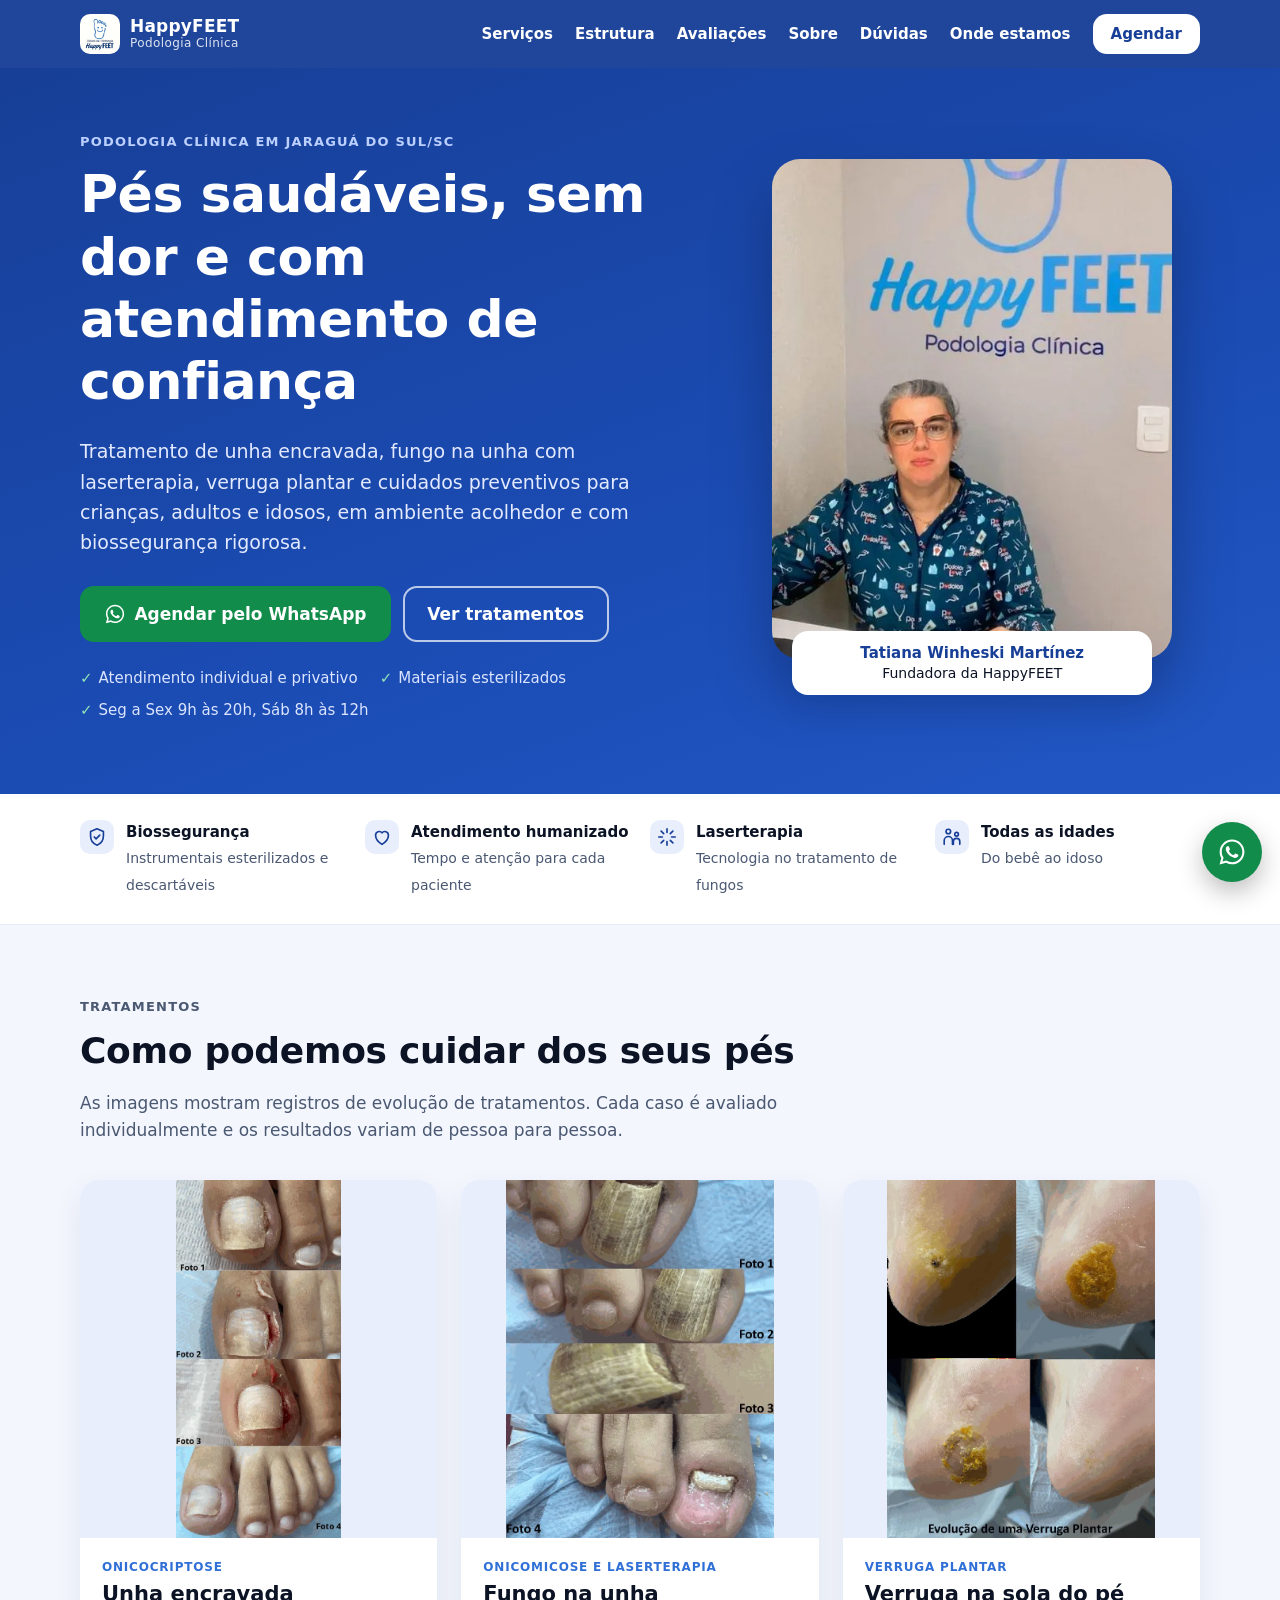
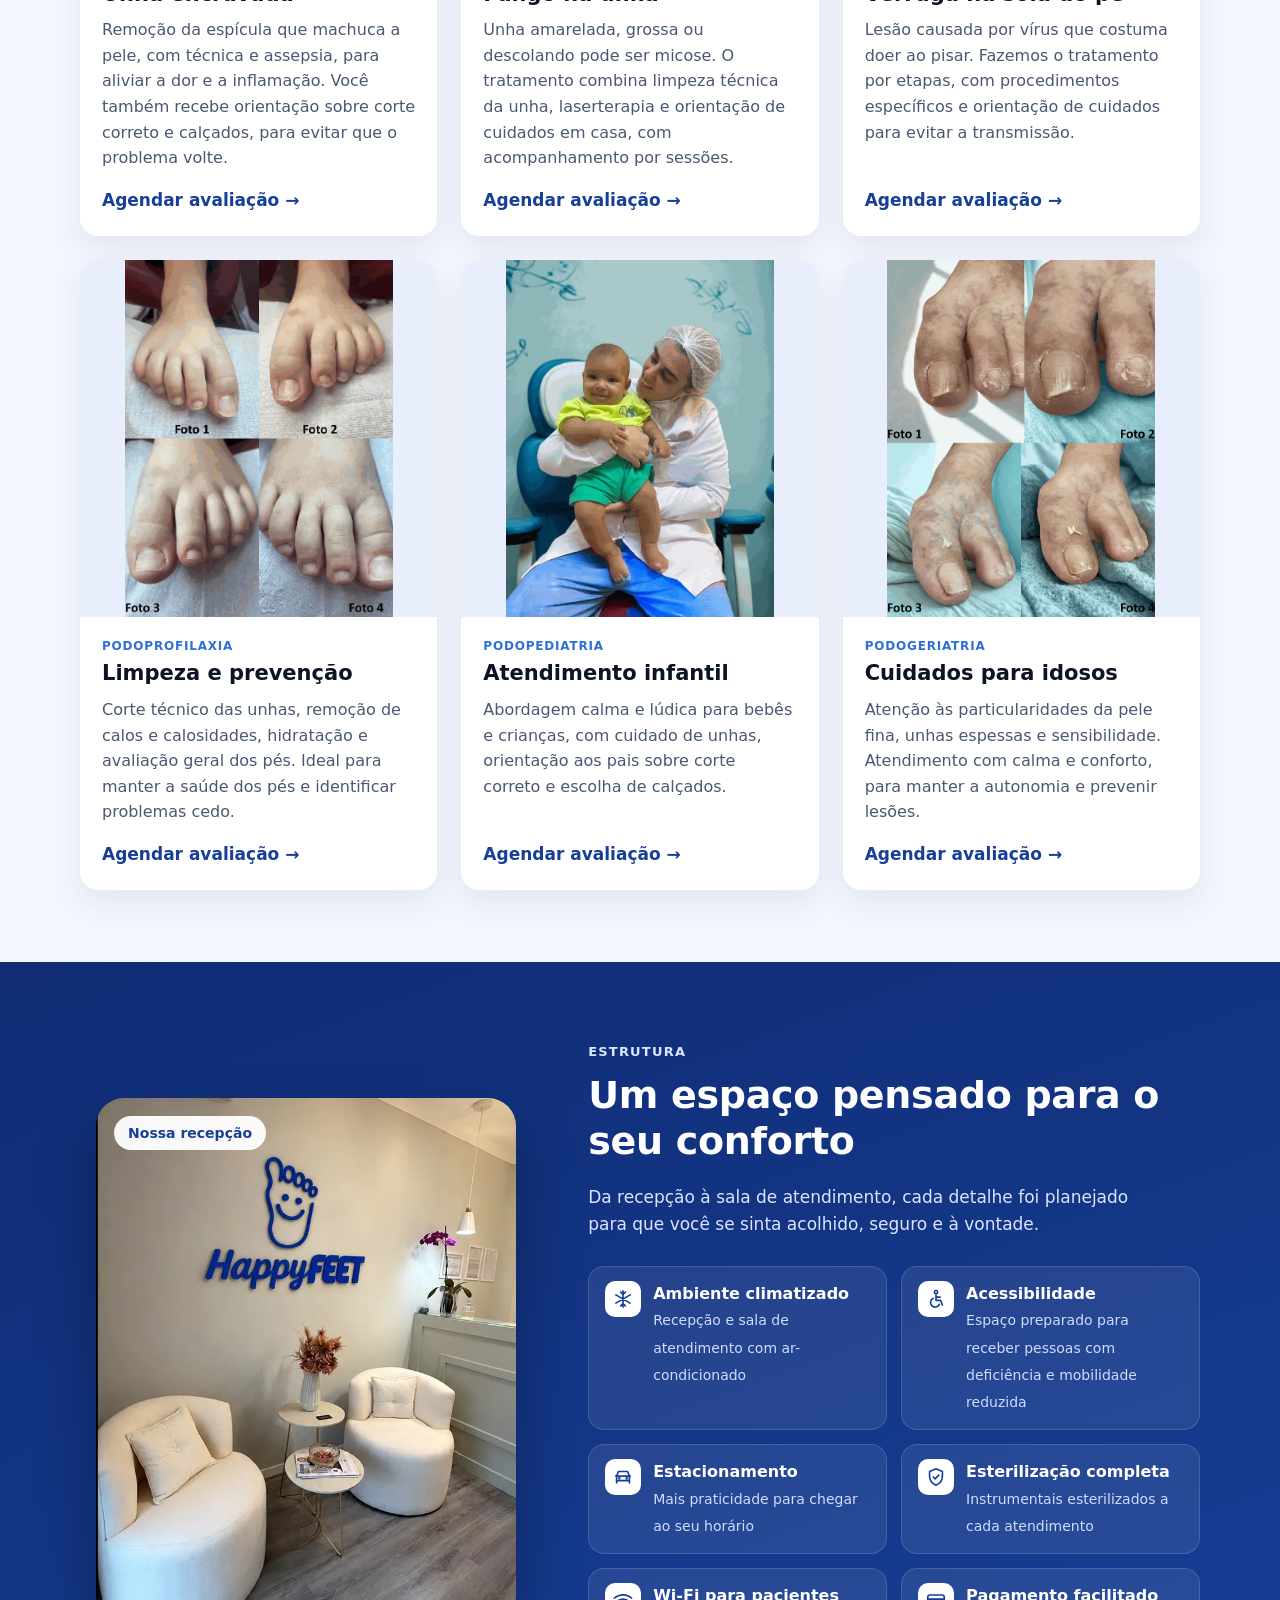
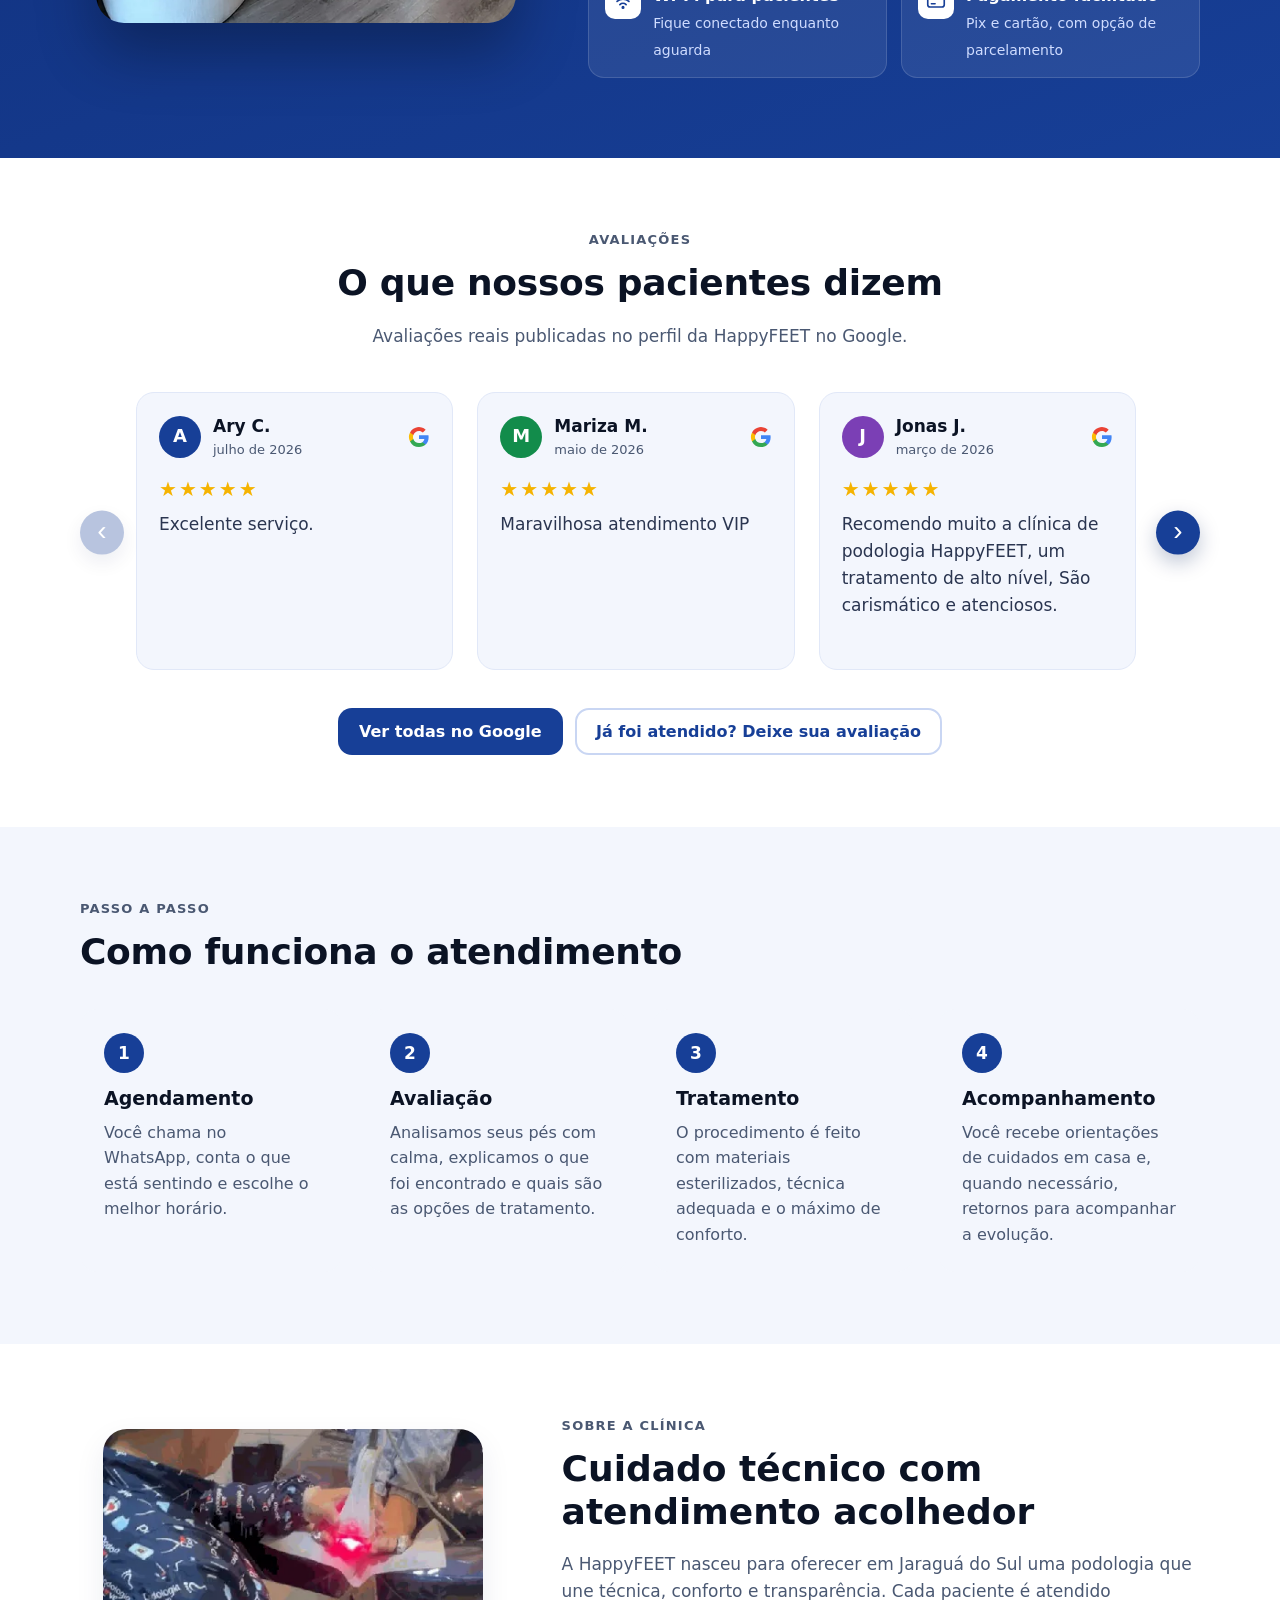
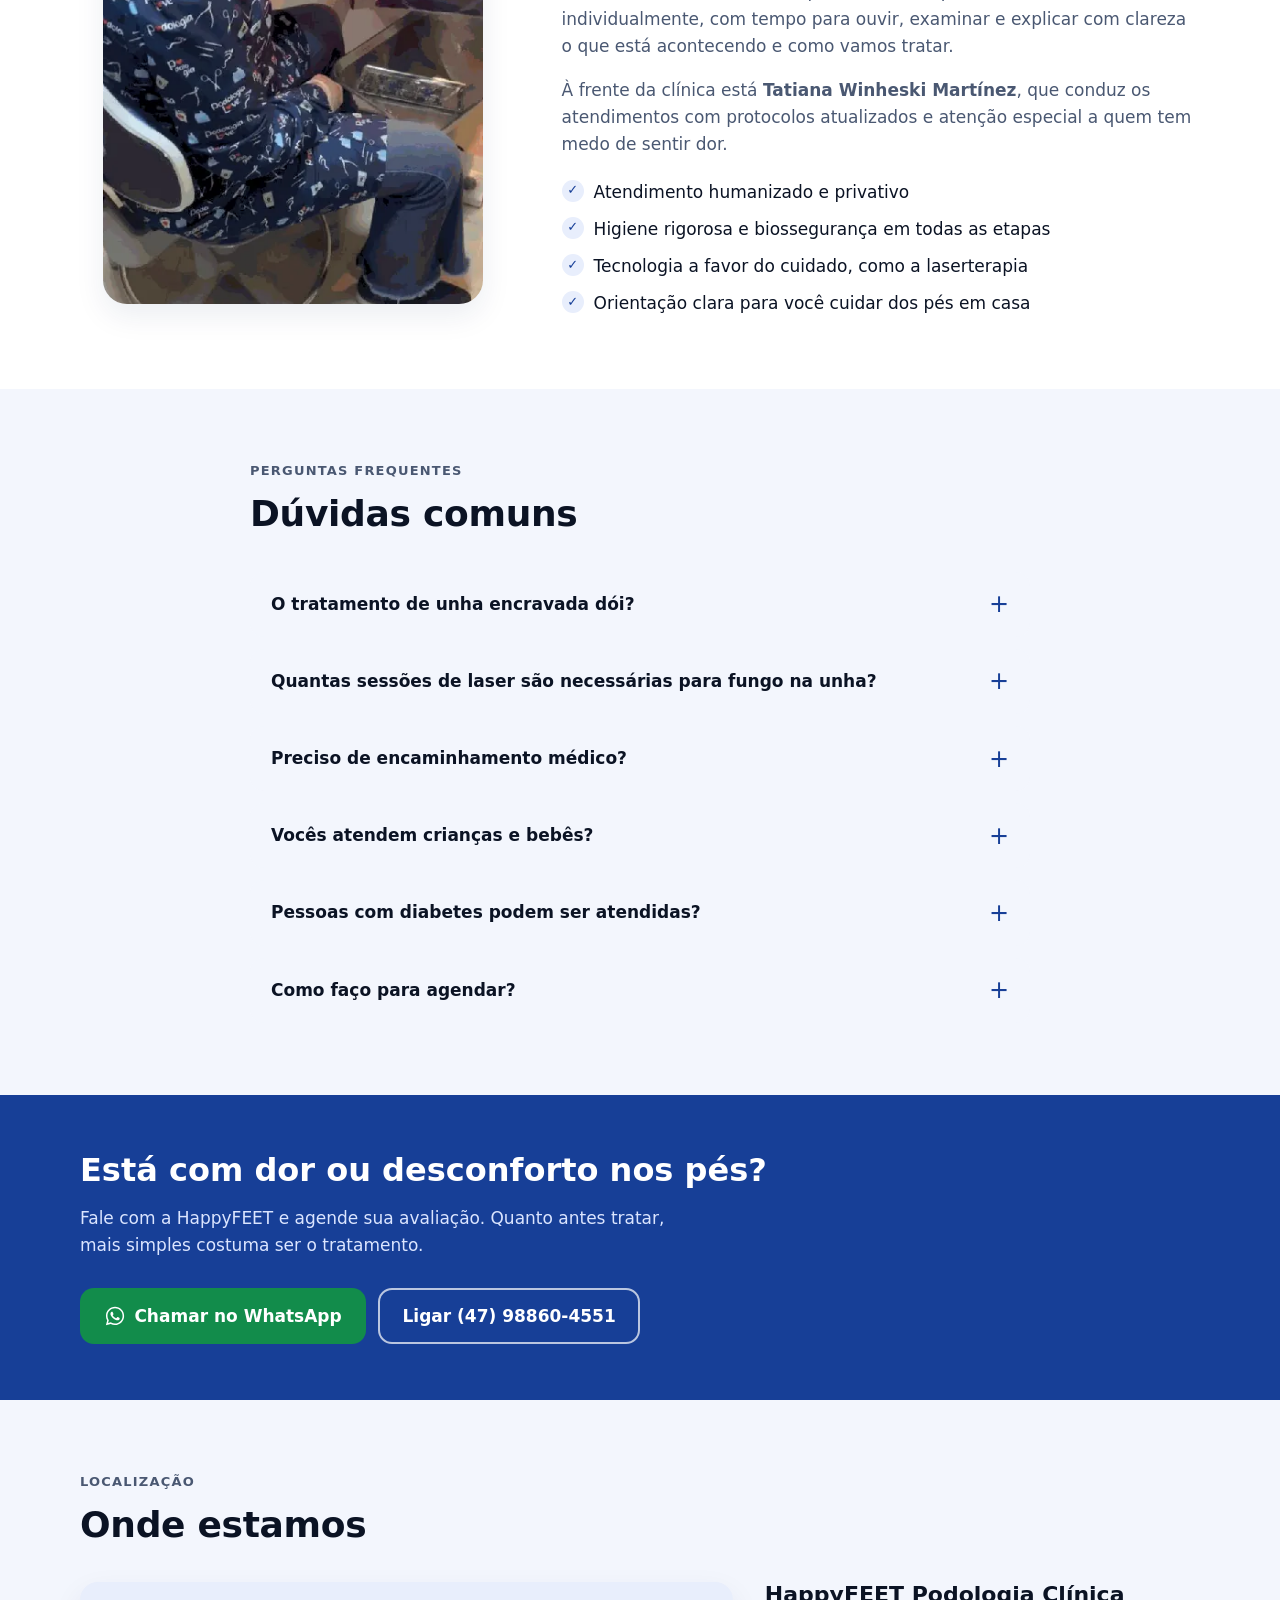
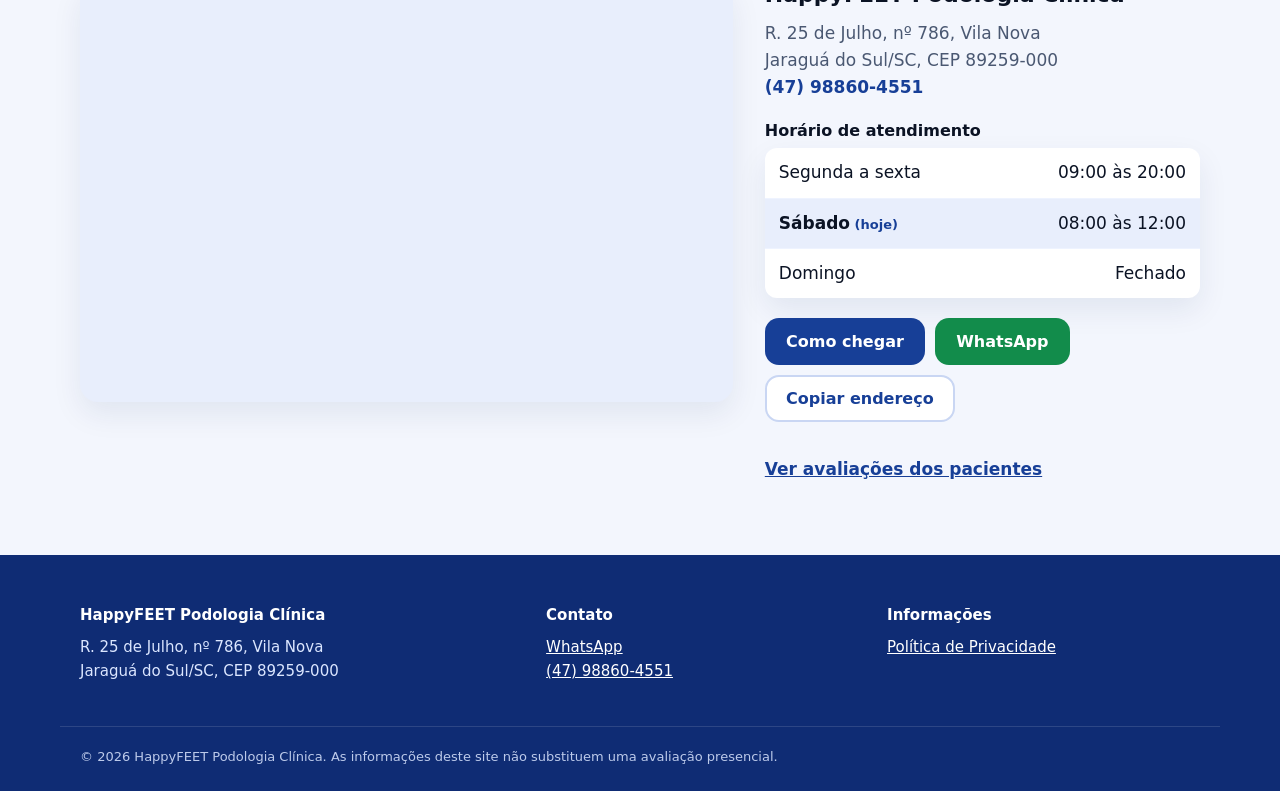
==== commit a0fb6758: "Adiciona seções de estrutura e avaliações reais do Google - Nova seção Estrutura com a foto da recep" ====
--- a/index.html
+++ b/index.html
@@ -25,6 +25,7 @@
   <link rel="preload" as="image" href="assets/tatiana-winheski-martinez.webp">
   <link rel="stylesheet" href="styles.css">
 
+  <script>document.documentElement.classList.add("js")</script>
   <script src="config.js"></script>
   <script src="analytics.js"></script>
   <script src="main.js" defer></script>
@@ -43,7 +44,8 @@
     </button>
     <nav id="menu" class="nav" aria-label="Menu principal">
       <a href="#servicos">Serviços</a>
-      <a href="#como-funciona">Como funciona</a>
+      <a href="#estrutura">Estrutura</a>
+      <a href="#avaliacoes">Avaliações</a>
       <a href="#sobre">Sobre</a>
       <a href="#duvidas">Dúvidas</a>
       <a href="#local">Onde estamos</a>
@@ -109,7 +111,7 @@
       <p>As imagens mostram registros de evolução de tratamentos. Cada caso é avaliado individualmente e os resultados variam de pessoa para pessoa.</p>
     </header>
 
-    <div class="cards">
+    <div class="reveal cards">
       <article class="card" id="unha-encravada">
         <div class="thumb"><img src="assets/unha-encravada.webp" width="415" height="900" loading="lazy" alt="Sequência de quatro fotos mostrando a evolução do tratamento de uma unha encravada no dedão"></div>
         <div class="card-body">
@@ -173,13 +175,100 @@
   </div>
 </section>
 
-<section class="section section-white" id="como-funciona">
+<section class="structure" id="estrutura">
+  <div class="container structure-grid">
+    <figure class="structure-photo reveal">
+      <img src="assets/recepcao.webp" width="720" height="1273" loading="lazy" alt="Recepção da HappyFEET com duas poltronas claras, mesa de apoio, balcão de atendimento e o logo da clínica na parede">
+      <figcaption>Nossa recepção</figcaption>
+    </figure>
+    <div class="structure-text reveal">
+      <p class="eyebrow">Estrutura</p>
+      <h2>Um espaço pensado para o seu conforto</h2>
+      <p>Da recepção à sala de atendimento, cada detalhe foi planejado para que você se sinta acolhido, seguro e à vontade.</p>
+      <ul class="feature-list">
+        <li><svg aria-hidden="true" viewBox="0 0 24 24"><use href="#i-snow"/></svg><div><strong>Ambiente climatizado</strong><span>Recepção e sala de atendimento com ar-condicionado</span></div></li>
+        <li><svg aria-hidden="true" viewBox="0 0 24 24"><use href="#i-access"/></svg><div><strong>Acessibilidade</strong><span>Espaço preparado para receber pessoas com deficiência e mobilidade reduzida</span></div></li>
+        <li><svg aria-hidden="true" viewBox="0 0 24 24"><use href="#i-car"/></svg><div><strong>Estacionamento</strong><span>Mais praticidade para chegar ao seu horário</span></div></li>
+        <li><svg aria-hidden="true" viewBox="0 0 24 24"><use href="#i-shield"/></svg><div><strong>Esterilização completa</strong><span>Instrumentais esterilizados a cada atendimento</span></div></li>
+        <li><svg aria-hidden="true" viewBox="0 0 24 24"><use href="#i-wifi"/></svg><div><strong>Wi-Fi para pacientes</strong><span>Fique conectado enquanto aguarda</span></div></li>
+        <li><svg aria-hidden="true" viewBox="0 0 24 24"><use href="#i-card"/></svg><div><strong>Pagamento facilitado</strong><span>Pix e cartão, com opção de parcelamento</span></div></li>
+      </ul>
+    </div>
+  </div>
+</section>
+
+<section class="section section-white" id="avaliacoes">
+  <div class="container">
+    <header class="section-head center reveal">
+      <p class="eyebrow eyebrow-dark">Avaliações</p>
+      <h2>O que nossos pacientes dizem</h2>
+      <p>Avaliações reais publicadas no perfil da HappyFEET no Google.</p>
+    </header>
+    <div class="carousel reveal">
+      <button class="carousel-btn prev" type="button" aria-label="Avaliação anterior">‹</button>
+      <ul class="reviews" tabindex="0" aria-label="Avaliações de pacientes">
+      <li class="review">
+        <div class="review-head">
+          <span class="avatar" style="--c:#173f97" aria-hidden="true">A</span>
+          <div><strong>Ary C.</strong><span>julho de 2026</span></div>
+          <svg class="g-logo" aria-label="Google" role="img" viewBox="0 0 24 24"><use href="#i-google"/></svg>
+        </div>
+        <p class="stars" aria-label="5 de 5 estrelas">★★★★★</p>
+        <blockquote><p>Excelente serviço.</p></blockquote>
+      </li>
+      <li class="review">
+        <div class="review-head">
+          <span class="avatar" style="--c:#128c4b" aria-hidden="true">M</span>
+          <div><strong>Mariza M.</strong><span>maio de 2026</span></div>
+          <svg class="g-logo" aria-label="Google" role="img" viewBox="0 0 24 24"><use href="#i-google"/></svg>
+        </div>
+        <p class="stars" aria-label="5 de 5 estrelas">★★★★★</p>
+        <blockquote><p>Maravilhosa atendimento VIP</p></blockquote>
+      </li>
+      <li class="review">
+        <div class="review-head">
+          <span class="avatar" style="--c:#7b3fb5" aria-hidden="true">J</span>
+          <div><strong>Jonas J.</strong><span>março de 2026</span></div>
+          <svg class="g-logo" aria-label="Google" role="img" viewBox="0 0 24 24"><use href="#i-google"/></svg>
+        </div>
+        <p class="stars" aria-label="5 de 5 estrelas">★★★★★</p>
+        <blockquote><p>Recomendo muito a clínica de podologia HappyFEET, um tratamento de alto nível, São carismático e atenciosos.</p></blockquote>
+      </li>
+      <li class="review">
+        <div class="review-head">
+          <span class="avatar" style="--c:#c2410c" aria-hidden="true">B</span>
+          <div><strong>Bruno K.</strong><span>março de 2026</span></div>
+          <svg class="g-logo" aria-label="Google" role="img" viewBox="0 0 24 24"><use href="#i-google"/></svg>
+        </div>
+        <p class="stars" aria-label="5 de 5 estrelas">★★★★★</p>
+        <blockquote><p>Excelente atendimento</p></blockquote>
+      </li>
+      <li class="review">
+        <div class="review-head">
+          <span class="avatar" style="--c:#0e7490" aria-hidden="true">L</span>
+          <div><strong>Lu R.</strong><span>março de 2026</span></div>
+          <svg class="g-logo" aria-label="Google" role="img" viewBox="0 0 24 24"><use href="#i-google"/></svg>
+        </div>
+        <p class="stars" aria-label="5 de 5 estrelas">★★★★★</p>
+        <blockquote><p>Atendimento excelente e de qualidade, ambiente agradável! Profissionais sempre se atualizando em suas áreas de atuação!!</p></blockquote>
+      </li>
+      </ul>
+      <button class="carousel-btn next" type="button" aria-label="Próxima avaliação">›</button>
+    </div>
+    <div class="reviews-cta">
+      <a class="btn btn-primary" target="_blank" rel="noopener" data-track="avaliacoes_google" href="https://www.google.com/maps?cid=4167940067438342173">Ver todas no Google</a>
+      <a class="btn btn-ghost" target="_blank" rel="noopener" data-track="avaliar_google" href="https://www.google.com/maps?cid=4167940067438342173">Já foi atendido? Deixe sua avaliação</a>
+    </div>
+  </div>
+</section>
+
+<section class="section" id="como-funciona">
   <div class="container">
     <header class="section-head">
       <p class="eyebrow eyebrow-dark">Passo a passo</p>
       <h2>Como funciona o atendimento</h2>
     </header>
-    <ol class="steps">
+    <ol class="reveal steps">
       <li>
         <span class="step-n">1</span>
         <h3>Agendamento</h3>
@@ -204,9 +293,9 @@
   </div>
 </section>
 
-<section class="section" id="sobre">
+<section class="section section-white" id="sobre">
   <div class="container about-grid">
-    <div class="about-media">
+    <div class="reveal about-media">
       <img src="assets/laserterapia-atendimento.webp" width="415" height="900" loading="lazy" alt="Profissional da HappyFEET aplicando laserterapia nos pés de uma paciente">
     </div>
     <div class="about-text">
@@ -225,13 +314,13 @@
   </div>
 </section>
 
-<section class="section section-white" id="duvidas">
+<section class="section" id="duvidas">
   <div class="container narrow">
     <header class="section-head">
       <p class="eyebrow eyebrow-dark">Perguntas frequentes</p>
       <h2>Dúvidas comuns</h2>
     </header>
-    <div class="faq">
+    <div class="reveal faq">
       <details>
         <summary>O tratamento de unha encravada dói?</summary>
         <p>A técnica busca o máximo de conforto. Pode haver algum desconforto quando a região já está muito inflamada, mas a maioria dos pacientes sente alívio logo após o procedimento. Na avaliação explicamos cada etapa antes de começar.</p>
@@ -311,8 +400,7 @@
           <button class="btn btn-ghost" type="button" data-copy="R. 25 de Julho, nº 786, Vila Nova, Jaraguá do Sul/SC, CEP 89259-000">Copiar endereço</button>
         </div>
         <p class="copy-status" role="status" aria-live="polite"></p>
-        <a class="reviews-link" target="_blank" rel="noopener" data-track="avaliacoes_google"
-           href="https://www.google.com/maps?cid=4167940067438342173">Ver avaliações dos pacientes no Google</a>
+        <a class="reviews-link" href="#avaliacoes">Ver avaliações dos pacientes</a>
       </div>
     </div>
   </div>
@@ -360,6 +448,12 @@
   <symbol id="i-heart" viewBox="0 0 24 24"><path fill="none" stroke="currentColor" stroke-width="1.8" stroke-linejoin="round" d="M12 20s-7-4.4-7-10a4 4 0 0 1 7-2.6A4 4 0 0 1 19 10c0 5.6-7 10-7 10Z"/></symbol>
   <symbol id="i-spark" viewBox="0 0 24 24"><path fill="none" stroke="currentColor" stroke-width="1.8" stroke-linecap="round" stroke-linejoin="round" d="M12 3v4M12 17v4M3 12h4M17 12h4M5.6 5.6l2.8 2.8M15.6 15.6l2.8 2.8M5.6 18.4l2.8-2.8M15.6 8.4l2.8-2.8"/></symbol>
   <symbol id="i-family" viewBox="0 0 24 24"><g fill="none" stroke="currentColor" stroke-width="1.8" stroke-linecap="round"><circle cx="8" cy="6" r="2.5"/><circle cx="17" cy="9" r="2"/><path d="M3.5 20v-4a4.5 4.5 0 0 1 9 0v4M13.5 20v-3a3.5 3.5 0 0 1 7 0v3"/></g></symbol>
+  <symbol id="i-snow" viewBox="0 0 24 24"><path fill="none" stroke="currentColor" stroke-width="1.8" stroke-linecap="round" d="M12 3v18M4.2 7.5l15.6 9M4.2 16.5l15.6-9M9.5 4.5 12 7l2.5-2.5M9.5 19.5 12 17l2.5 2.5"/></symbol>
+  <symbol id="i-access" viewBox="0 0 24 24"><g fill="none" stroke="currentColor" stroke-width="1.8" stroke-linecap="round" stroke-linejoin="round"><circle cx="12" cy="4.5" r="1.8"/><path d="M12 7.5v6h5l2 5M12 10h4.5M9 11.2a5 5 0 1 0 6.6 6.6"/></g></symbol>
+  <symbol id="i-car" viewBox="0 0 24 24"><g fill="none" stroke="currentColor" stroke-width="1.8" stroke-linecap="round" stroke-linejoin="round"><path d="M5 16V11l2-5h10l2 5v5M5 16h14M5 16v2.5M19 16v2.5M4 11h16"/><circle cx="8" cy="13.5" r=".6"/><circle cx="16" cy="13.5" r=".6"/></g></symbol>
+  <symbol id="i-wifi" viewBox="0 0 24 24"><g fill="none" stroke="currentColor" stroke-width="1.8" stroke-linecap="round"><path d="M2.5 9a14 14 0 0 1 19 0M5.5 12.5a9.5 9.5 0 0 1 13 0M8.6 16a5 5 0 0 1 6.8 0"/><circle cx="12" cy="19" r=".8" fill="currentColor"/></g></symbol>
+  <symbol id="i-card" viewBox="0 0 24 24"><g fill="none" stroke="currentColor" stroke-width="1.8" stroke-linecap="round"><rect x="3" y="5.5" width="18" height="13" rx="2.5"/><path d="M3 10h18M7 15h4"/></g></symbol>
+  <symbol id="i-google" viewBox="0 0 24 24"><path fill="#4285F4" d="M22.5 12.3c0-.8-.1-1.5-.2-2.2H12v4.2h5.9a5 5 0 0 1-2.2 3.3v2.7h3.5c2.1-1.9 3.3-4.7 3.3-8Z"/><path fill="#34A853" d="M12 23c3 0 5.5-1 7.2-2.7l-3.5-2.7c-1 .7-2.2 1-3.7 1-2.9 0-5.3-1.9-6.2-4.5H2.2v2.8A11 11 0 0 0 12 23Z"/><path fill="#FBBC05" d="M5.8 14.1a6.6 6.6 0 0 1 0-4.2V7.1H2.2a11 11 0 0 0 0 9.8l3.6-2.8Z"/><path fill="#EA4335" d="M12 5.4c1.6 0 3.1.6 4.2 1.7l3.1-3.1A11 11 0 0 0 2.2 7.1l3.6 2.8C6.7 7.3 9.1 5.4 12 5.4Z"/></symbol>
 </svg>
 
 <script type="application/ld+json">
@@ -386,6 +480,13 @@
     "addressCountry": "BR"
   },
   "geo": { "@type": "GeoCoordinates", "latitude": -26.4996115, "longitude": -49.0807798 },
+  "paymentAccepted": "Pix, cartão",
+  "amenityFeature": [
+    { "@type": "LocationFeatureSpecification", "name": "Ambiente climatizado", "value": true },
+    { "@type": "LocationFeatureSpecification", "name": "Acessibilidade para pessoas com deficiência", "value": true },
+    { "@type": "LocationFeatureSpecification", "name": "Estacionamento", "value": true },
+    { "@type": "LocationFeatureSpecification", "name": "Wi-Fi para pacientes", "value": true }
+  ],
   "areaServed": { "@type": "City", "name": "Jaraguá do Sul" },
   "founder": { "@type": "Person", "name": "Tatiana Winheski Martínez" },
   "availableService": [
--- a/styles.css
+++ b/styles.css
@@ -208,3 +208,62 @@
   .cta-actions{width:100%}
   .whats-float{width:56px;height:56px;right:14px;bottom:14px}
 }
+
+/* Estrutura */
+.structure{background:linear-gradient(160deg,var(--blue-dark) 0%,var(--blue) 100%);color:var(--white);padding:80px 0}
+.structure-grid{display:grid;grid-template-columns:.85fr 1.15fr;gap:56px;align-items:center}
+.structure-photo{margin:0;position:relative;justify-self:center;width:min(100%,420px)}
+.structure-photo img{width:100%;aspect-ratio:4/5;object-fit:cover;object-position:50% 60%;border-radius:28px;box-shadow:0 30px 60px rgba(0,0,0,.3)}
+.structure-photo figcaption{position:absolute;left:18px;top:18px;background:rgba(255,255,255,.95);color:var(--blue);font-weight:700;font-size:14px;padding:6px 14px;border-radius:999px}
+.structure-text h2{font-size:clamp(26px,3vw,38px);letter-spacing:-.3px}
+.structure-text > p{color:#dbe5ff;max-width:52ch}
+.feature-list{list-style:none;padding:0;margin:28px 0 0;display:grid;grid-template-columns:1fr 1fr;gap:14px}
+.feature-list li{display:flex;gap:12px;align-items:flex-start;background:rgba(255,255,255,.08);border:1px solid rgba(255,255,255,.14);border-radius:16px;padding:14px 16px;transition:background-color .2s,transform .2s}
+.feature-list li:hover{background:rgba(255,255,255,.14);transform:translateY(-2px)}
+.feature-list svg{flex:none;width:36px;height:36px;padding:7px;border-radius:10px;background:var(--white);color:var(--blue)}
+.feature-list strong{display:block;font-size:16px}
+.feature-list span{font-size:14px;color:#cfdcff;line-height:1.4}
+
+/* Avaliações */
+.section-head.center{text-align:center;margin-left:auto;margin-right:auto}
+.carousel{position:relative}
+.reviews{list-style:none;margin:0;padding:6px 4px 18px;display:grid;grid-auto-flow:column;grid-auto-columns:calc((100% - 48px)/3);gap:24px;overflow-x:auto;scroll-snap-type:x mandatory;scrollbar-width:none;scroll-behavior:smooth}
+.reviews::-webkit-scrollbar{display:none}
+.review{scroll-snap-align:start;background:var(--bg);border:1px solid #e1e8f8;border-radius:var(--radius);padding:22px;display:flex;flex-direction:column;transition:transform .2s,box-shadow .2s}
+.review:hover{transform:translateY(-3px);box-shadow:var(--shadow)}
+.review-head{display:flex;align-items:center;gap:12px}
+.review-head div{flex:1;line-height:1.3}
+.review-head strong{display:block}
+.review-head div span{font-size:13px;color:var(--muted)}
+.avatar{width:42px;height:42px;border-radius:50%;background:var(--c,var(--blue));color:var(--white);display:grid;place-items:center;font-weight:700;font-size:18px}
+.g-logo{width:22px;height:22px;flex:none}
+.stars{color:#f5b301;font-size:20px;letter-spacing:2px;margin:14px 0 6px}
+.review blockquote{margin:0}
+.review blockquote p{margin:0;color:#2a3550}
+.carousel-btn{position:absolute;top:50%;transform:translateY(-60%);z-index:2;width:44px;height:44px;border-radius:50%;border:0;background:var(--blue);color:var(--white);font-size:28px;line-height:1;cursor:pointer;box-shadow:0 8px 20px rgba(6,33,92,.25);display:grid;place-items:center;padding-bottom:4px}
+.carousel-btn:disabled{opacity:.3;cursor:default}
+.carousel-btn.prev{left:-62px}
+.carousel-btn.next{right:-62px}
+@media (max-width:1300px){.carousel{padding:0 56px}.carousel-btn.prev{left:0}.carousel-btn.next{right:0}}
+.reviews-cta{display:flex;flex-wrap:wrap;gap:12px;justify-content:center;margin-top:20px}
+
+/* Animação de entrada */
+.js .reveal{opacity:0;transform:translateY(24px);transition:opacity .7s ease,transform .7s ease}
+.js .reveal.visible{opacity:1;transform:none}
+@media (prefers-reduced-motion:reduce){.js .reveal{opacity:1;transform:none}}
+
+@media (max-width:1000px){
+  .reviews{grid-auto-columns:calc((100% - 24px)/2)}
+}
+@media (max-width:860px){
+  .structure{padding:56px 0}
+  .structure-grid{grid-template-columns:1fr;gap:36px}
+  .structure-photo{width:min(100%,360px)}
+}
+@media (max-width:600px){
+  .feature-list{grid-template-columns:1fr}
+  .reviews{grid-auto-columns:86%}
+  .carousel{padding:0}
+  .carousel-btn{display:none}
+  .reviews-cta .btn{width:100%}
+}
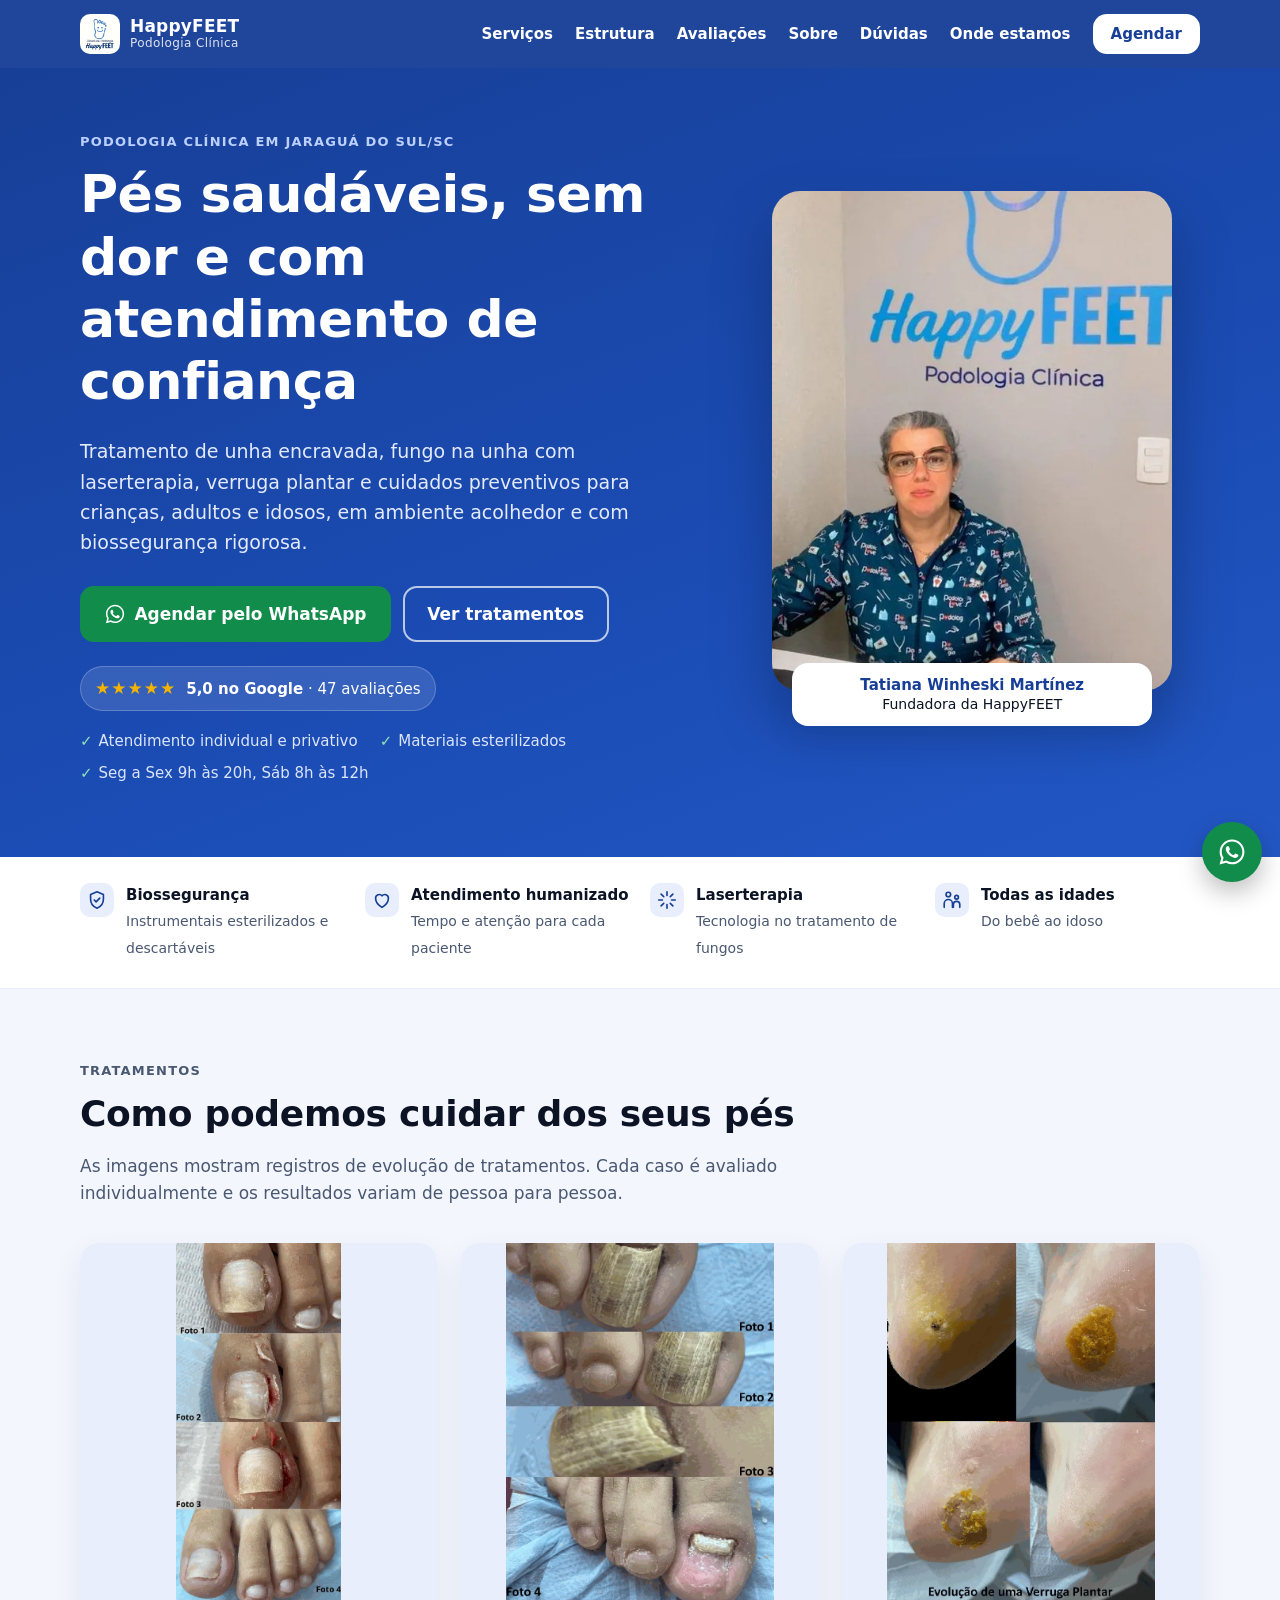
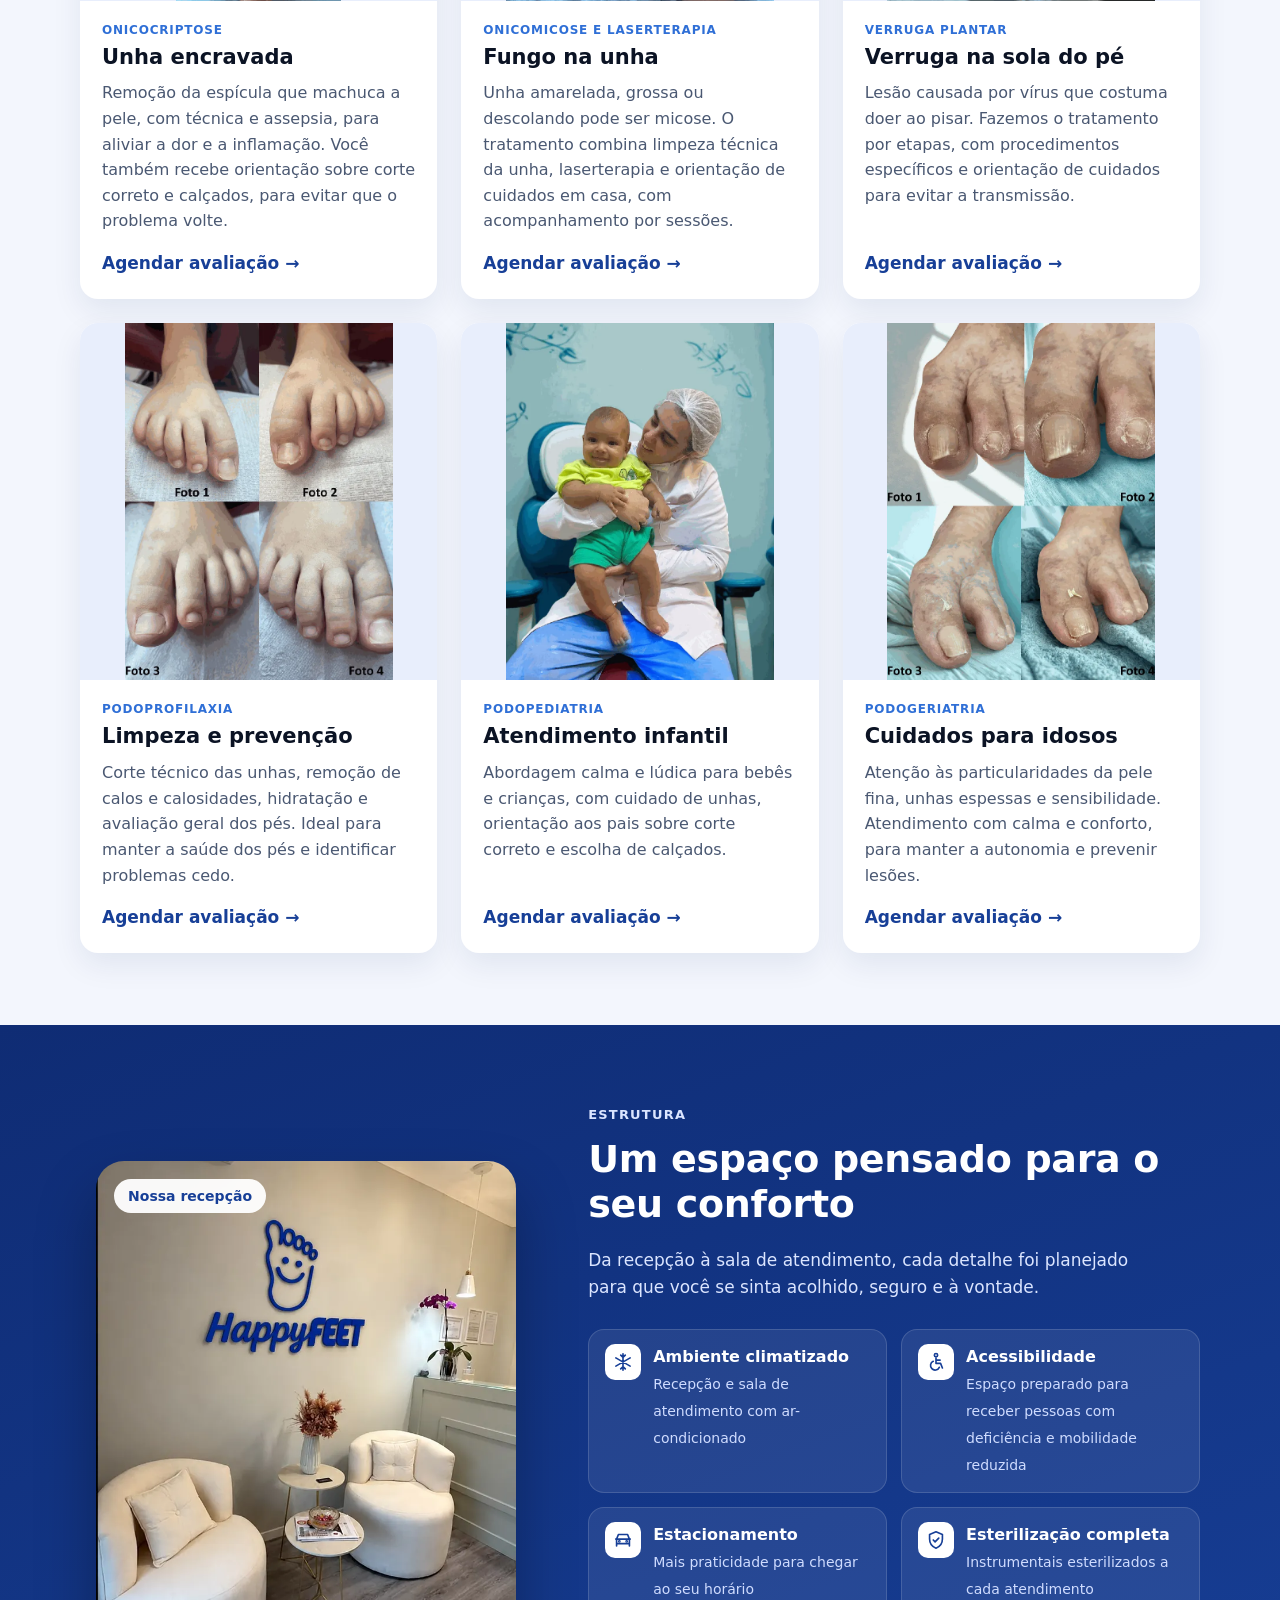
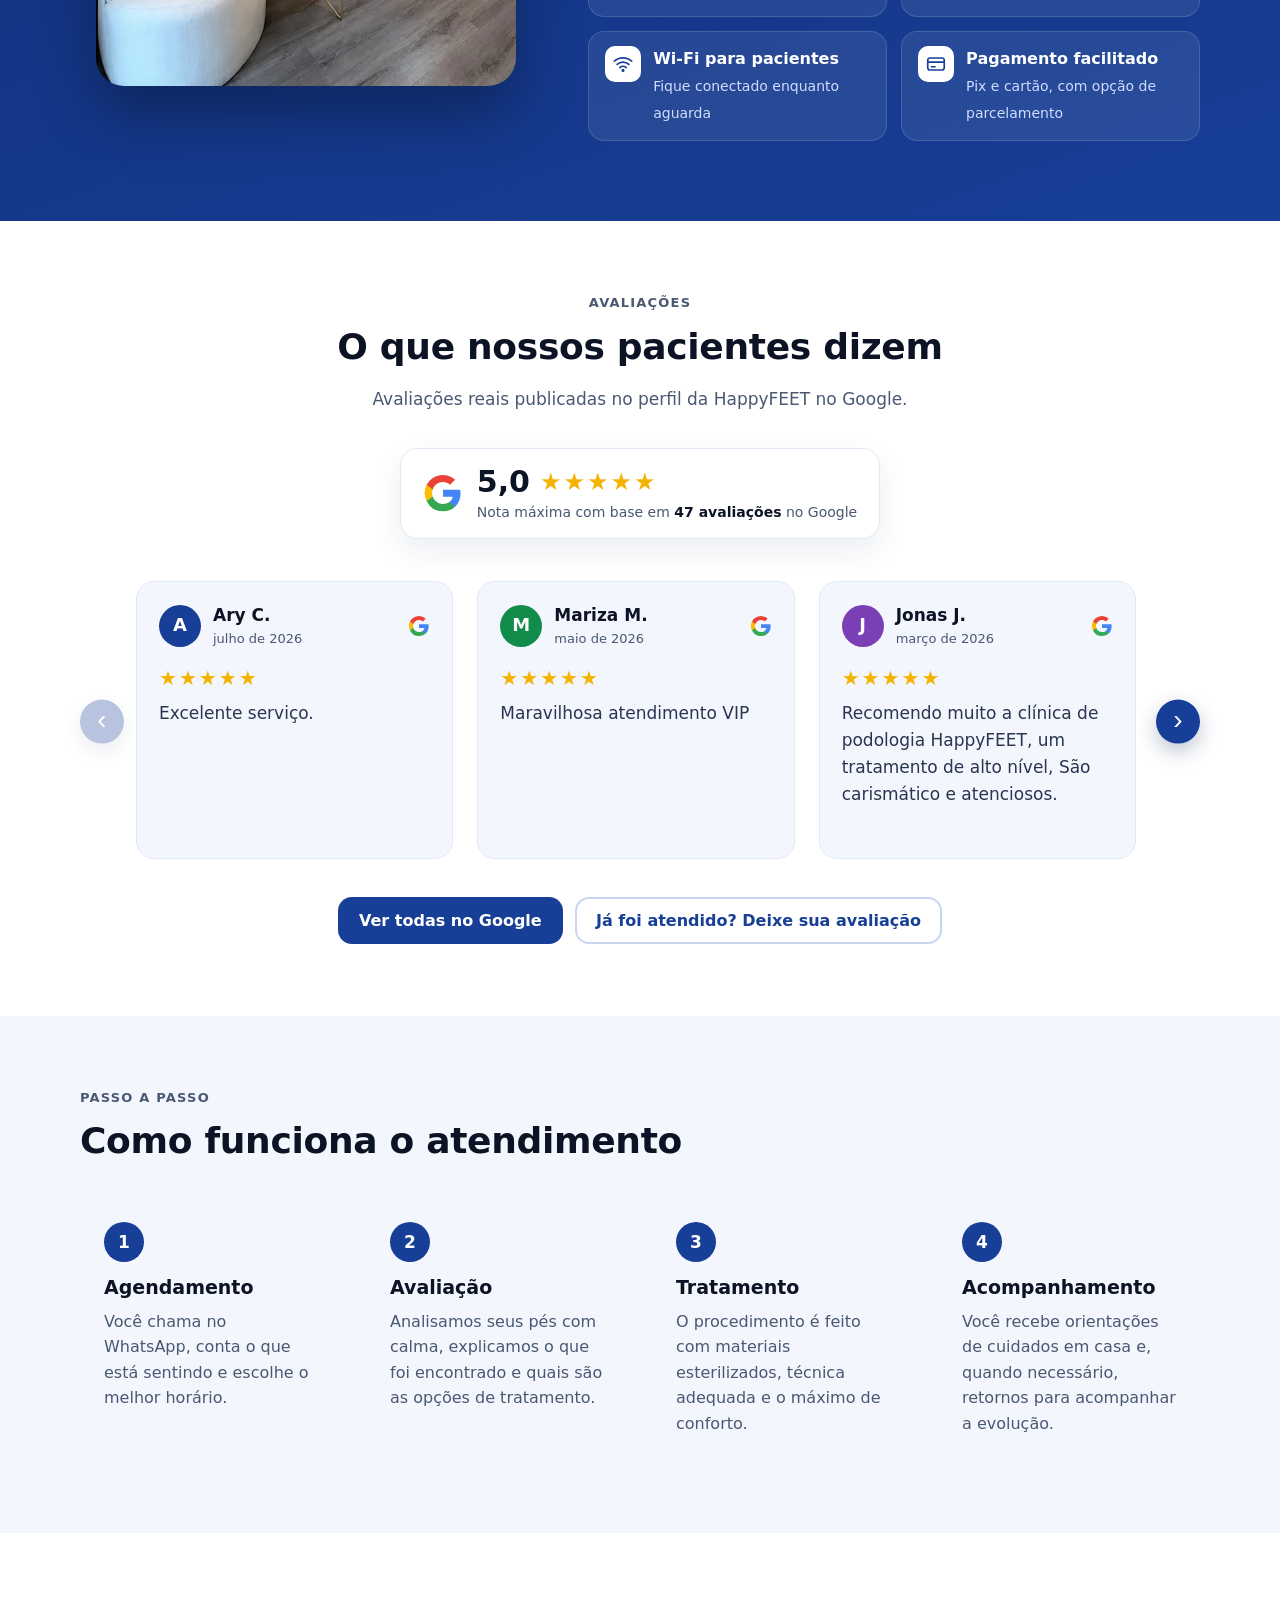
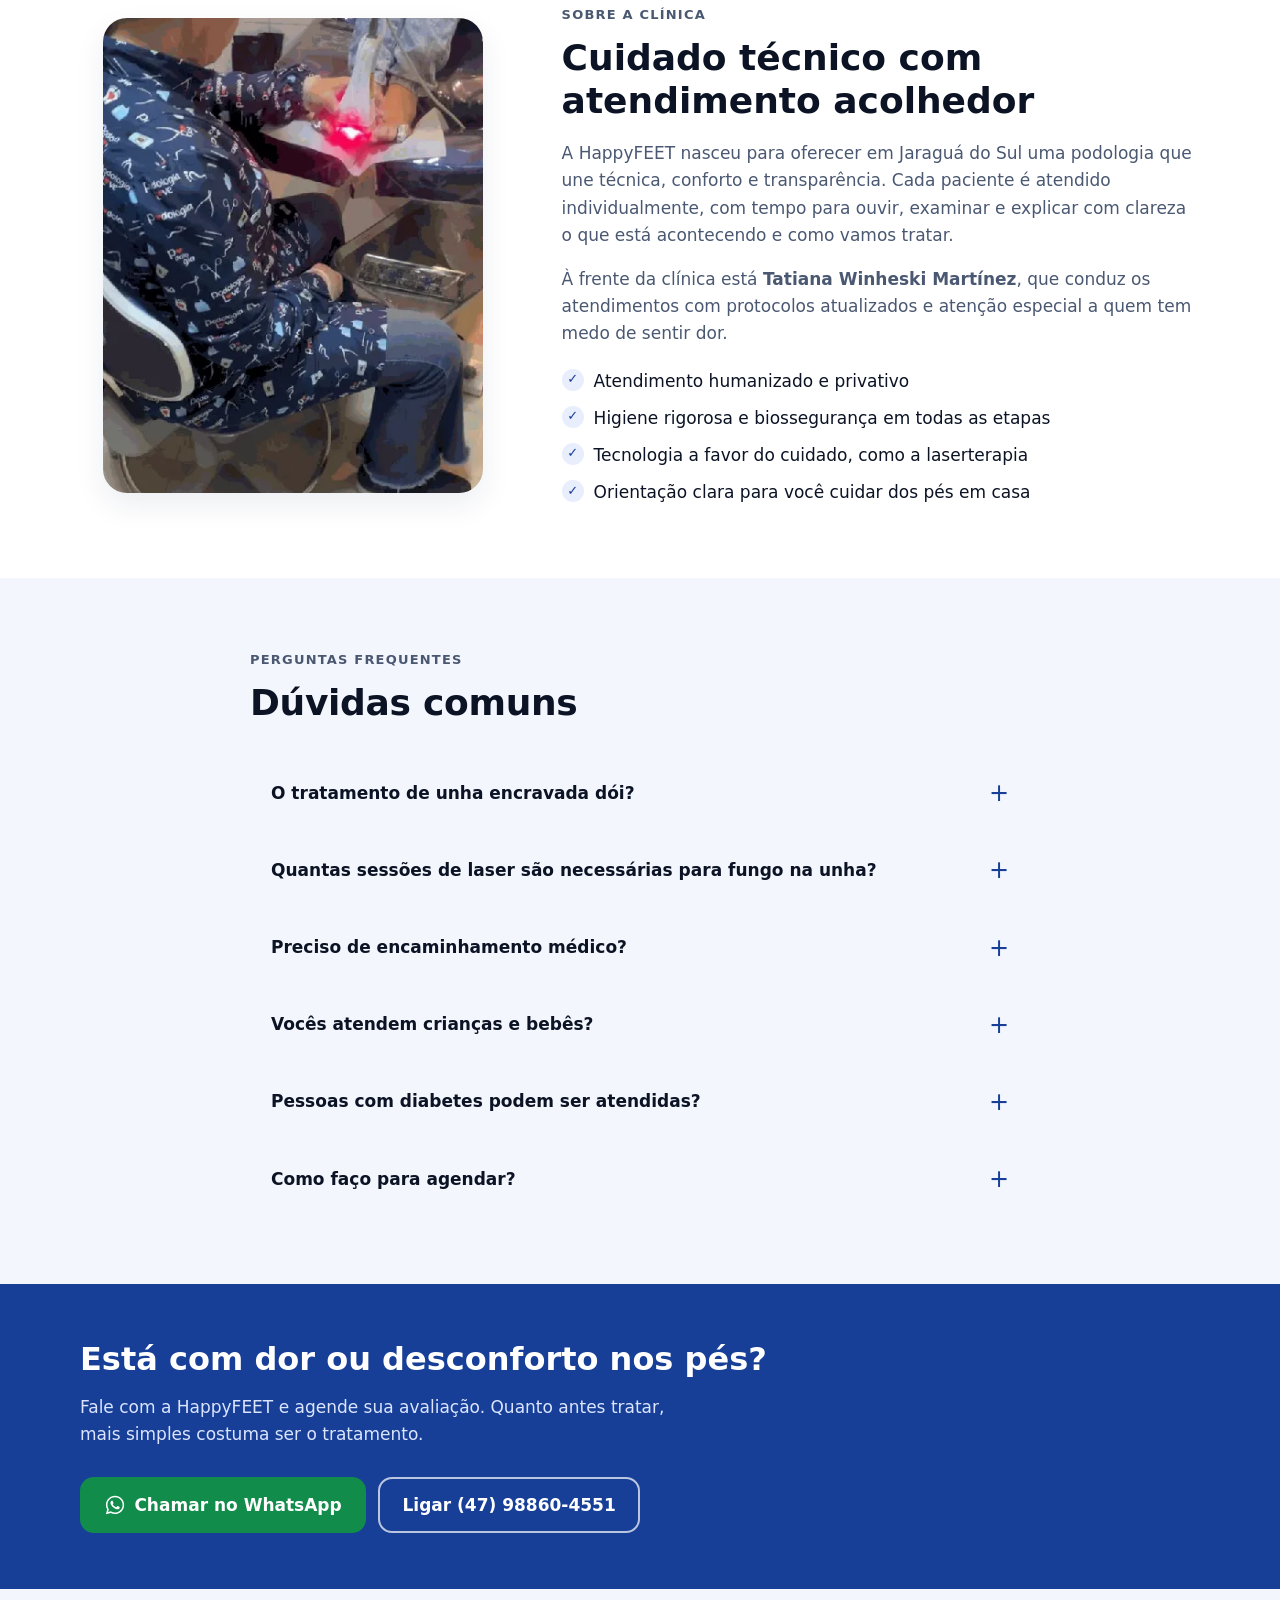
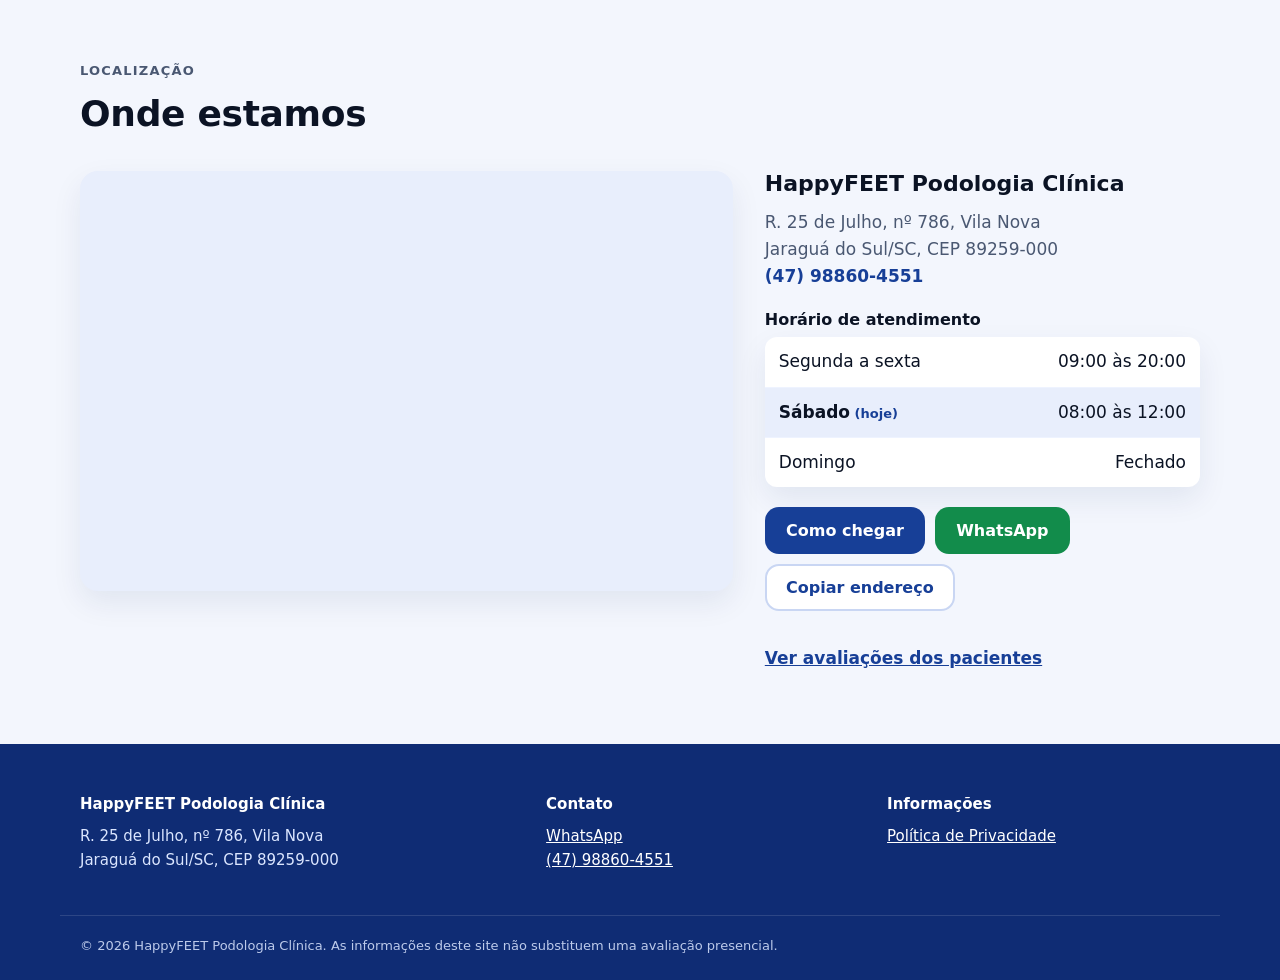
==== commit 7fd1b6db: "Exibe nota 5,0 e total de 47 avaliações do Google - Selo com a nota no topo da página, levando à seç" ====
--- a/index.html
+++ b/index.html
@@ -69,6 +69,10 @@
         </a>
         <a class="btn btn-outline-light btn-lg" href="#servicos">Ver tratamentos</a>
       </div>
+      <a class="hero-rating" href="#avaliacoes">
+        <span class="stars" aria-hidden="true">★★★★★</span>
+        <span><strong>5,0 no Google</strong> · 47 avaliações</span>
+      </a>
       <ul class="hero-points">
         <li>Atendimento individual e privativo</li>
         <li>Materiais esterilizados</li>
@@ -203,6 +207,11 @@
       <p class="eyebrow eyebrow-dark">Avaliações</p>
       <h2>O que nossos pacientes dizem</h2>
       <p>Avaliações reais publicadas no perfil da HappyFEET no Google.</p>
+      <a class="rating-badge" href="https://www.google.com/maps?cid=4167940067438342173" target="_blank" rel="noopener" data-track="selo_google">
+        <svg class="g-logo-lg" aria-hidden="true" viewBox="0 0 24 24"><use href="#i-google"/></svg>
+        <span class="rating-main"><strong>5,0</strong><span class="stars" aria-hidden="true">★★★★★</span></span>
+        <span class="rating-sub">Nota máxima com base em <strong>47 avaliações</strong> no Google</span>
+      </a>
     </header>
     <div class="carousel reveal">
       <button class="carousel-btn prev" type="button" aria-label="Avaliação anterior">‹</button>
@@ -461,7 +470,8 @@
   "@context": "https://schema.org",
   "@type": "MedicalClinic",
   "@id": "https://happyfeet-podologia.netlify.app/#clinica",
-  "name": "HappyFEET Podologia Clínica",
+  "name": "Clínica de Podologia HappyFEET",
+  "alternateName": "HappyFEET Podologia Clínica",
   "description": "Podologia clínica em Jaraguá do Sul/SC: unha encravada, onicomicose com laserterapia, verruga plantar, podoprofilaxia, atendimento infantil e para idosos.",
   "image": [
     "https://happyfeet-podologia.netlify.app/assets/og-image.jpg",
--- a/styles.css
+++ b/styles.css
@@ -267,3 +267,16 @@
   .carousel-btn{display:none}
   .reviews-cta .btn{width:100%}
 }
+
+/* Selos de nota do Google */
+.rating-badge{display:inline-grid;grid-template-columns:auto auto;grid-template-rows:auto auto;column-gap:14px;align-items:center;margin-top:18px;padding:14px 22px;background:var(--white);border:1px solid #e1e8f8;border-radius:18px;box-shadow:var(--shadow);text-decoration:none;color:var(--ink);text-align:left;transition:transform .2s}
+.rating-badge:hover{transform:translateY(-2px)}
+.g-logo-lg{grid-row:1/3;width:40px;height:40px}
+.rating-main{display:flex;align-items:center;gap:10px}
+.rating-main strong{font-size:30px;line-height:1}
+.rating-main .stars{margin:0;font-size:24px}
+.rating-sub{font-size:14px;color:var(--muted)}
+.rating-sub strong{color:var(--ink)}
+.hero-rating{display:inline-flex;align-items:center;gap:10px;margin:0 0 18px;padding:8px 14px;border-radius:999px;background:rgba(255,255,255,.12);border:1px solid rgba(255,255,255,.22);color:var(--white);text-decoration:none;font-size:15px}
+.hero-rating:hover{background:rgba(255,255,255,.2)}
+.hero-rating .stars{margin:0;font-size:17px;letter-spacing:1px}
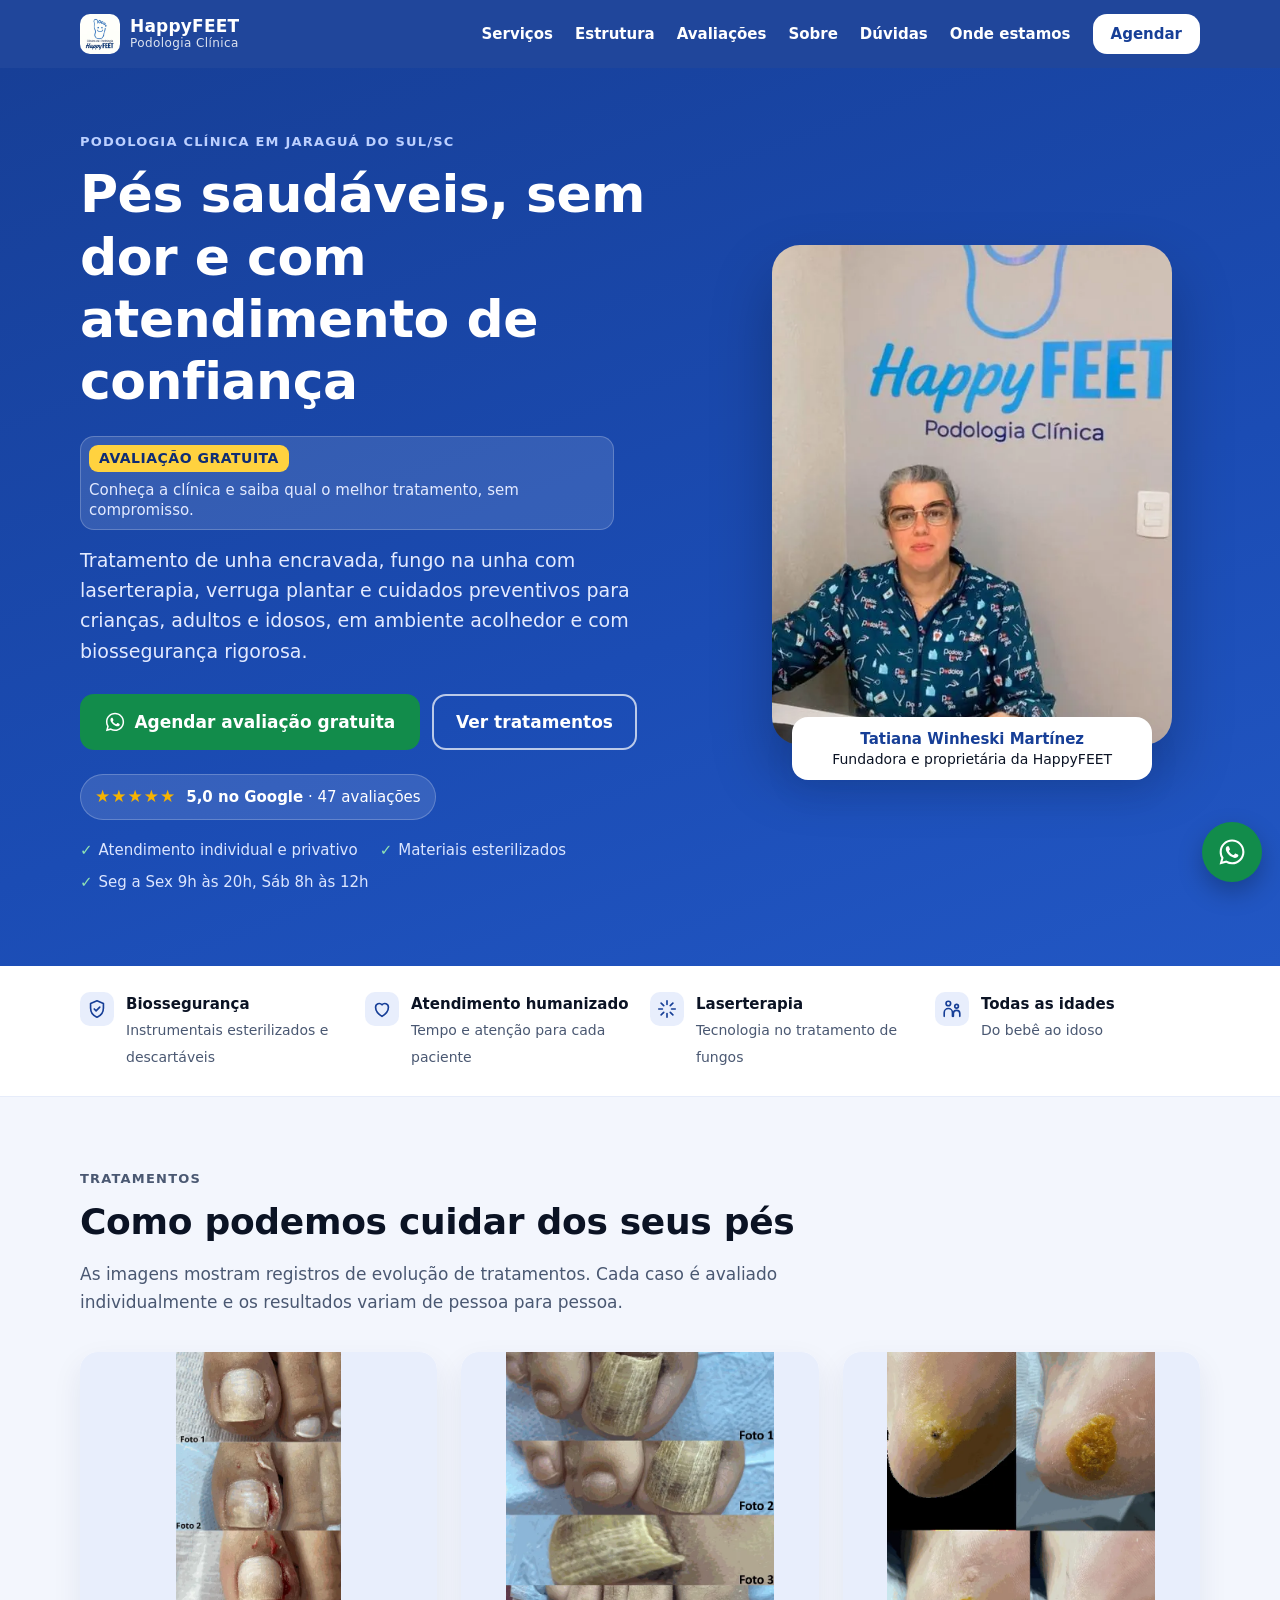
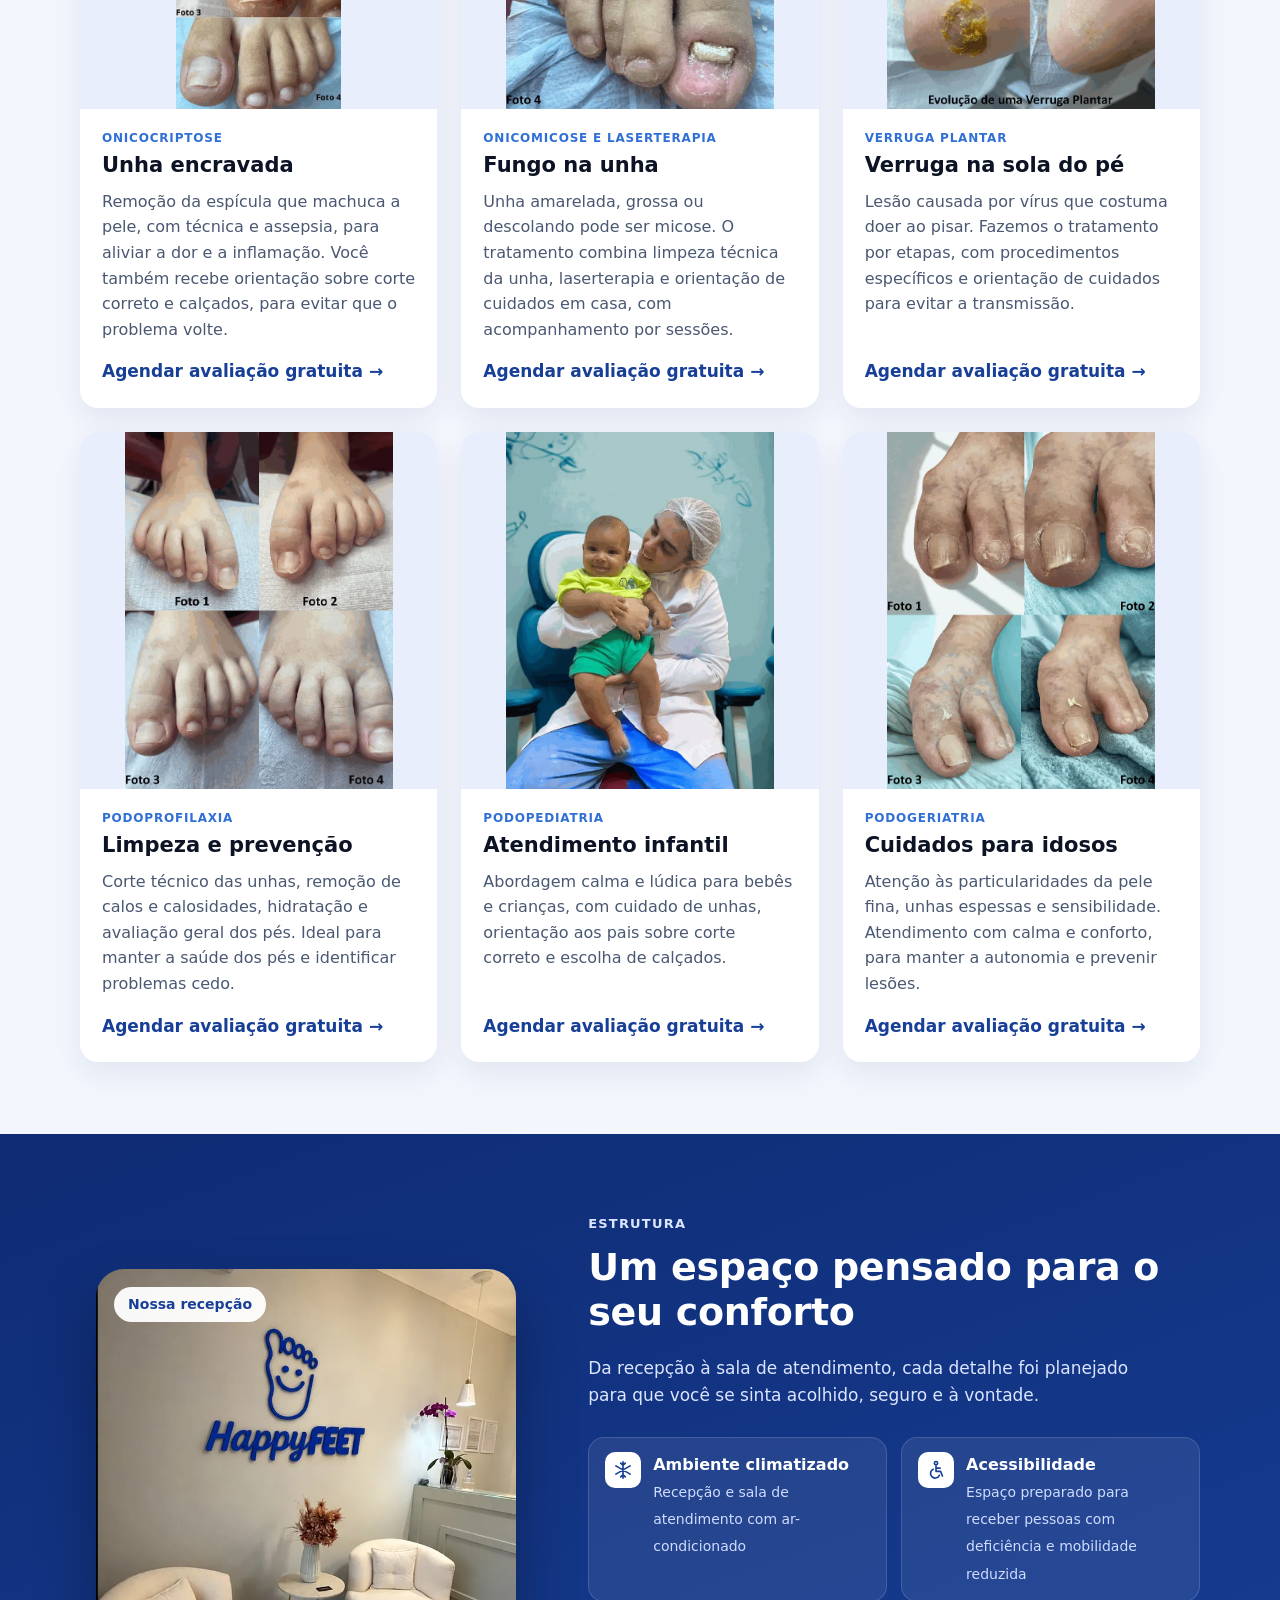
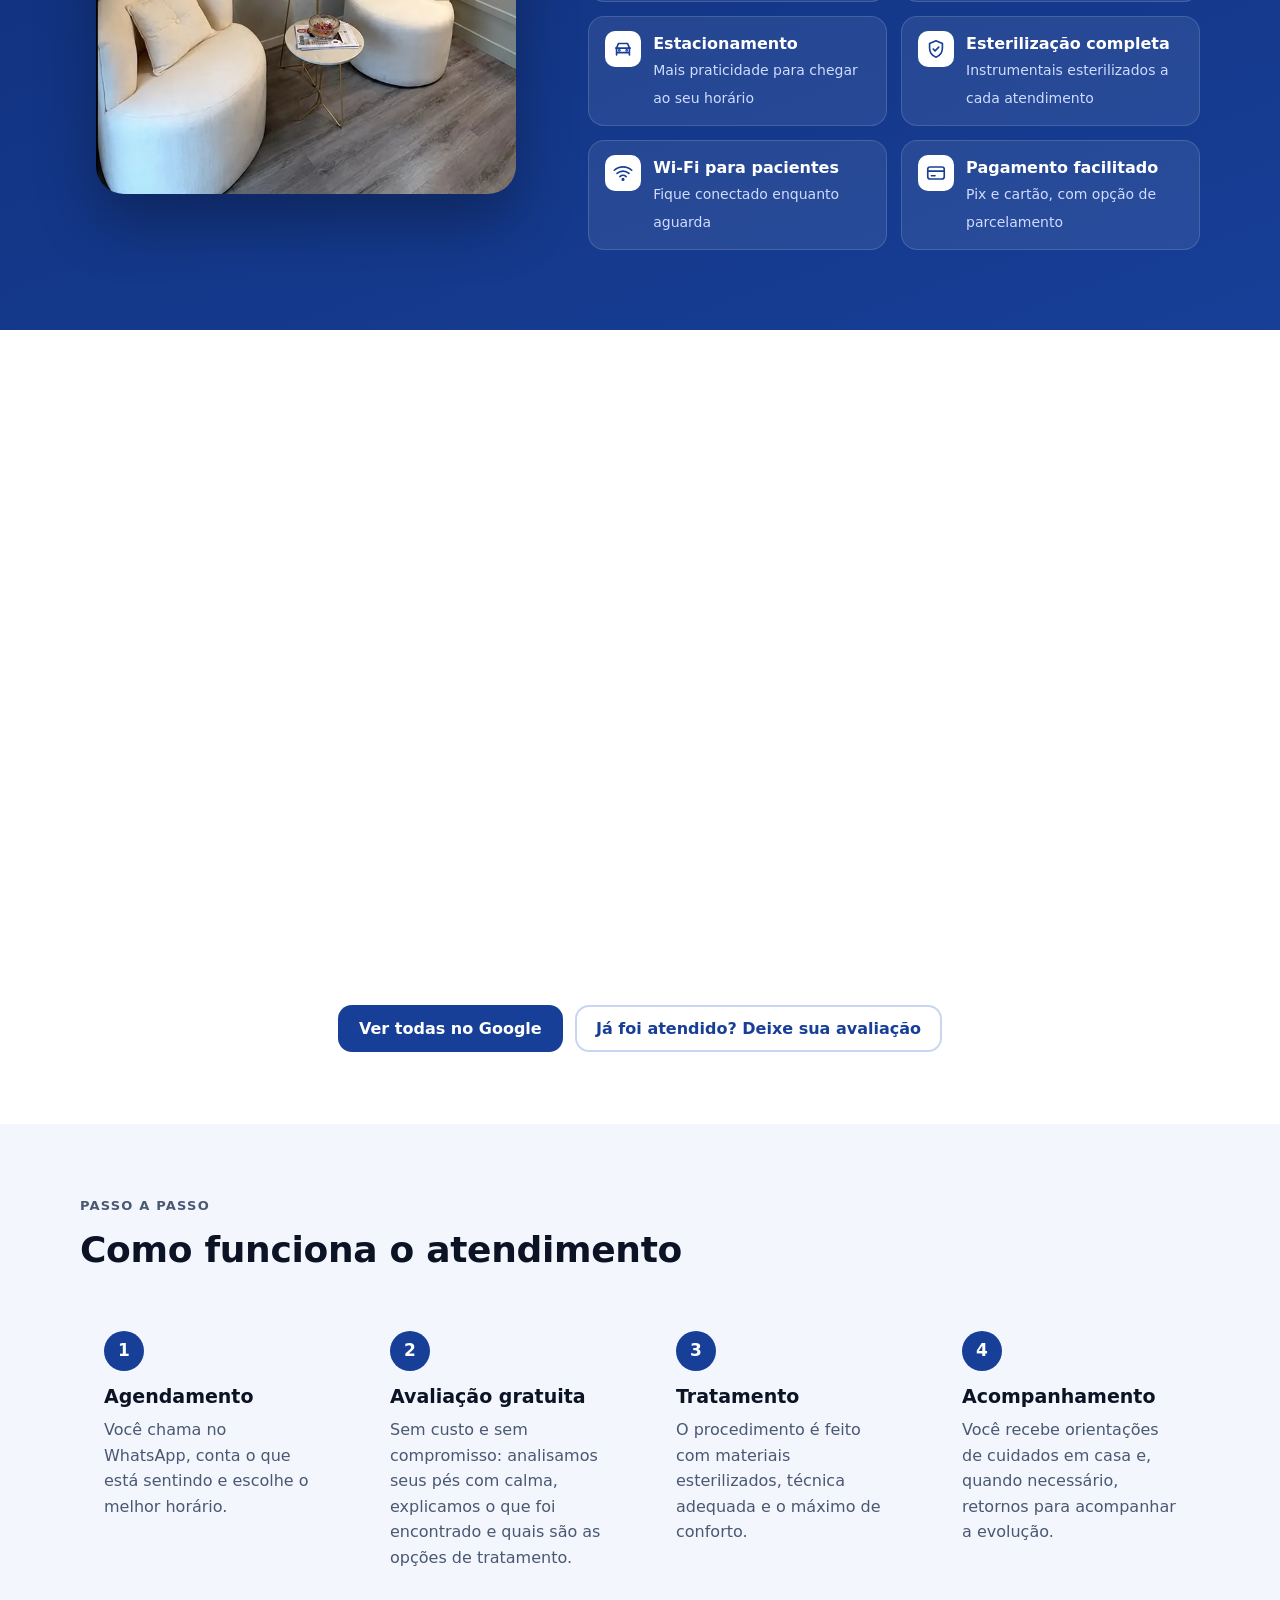
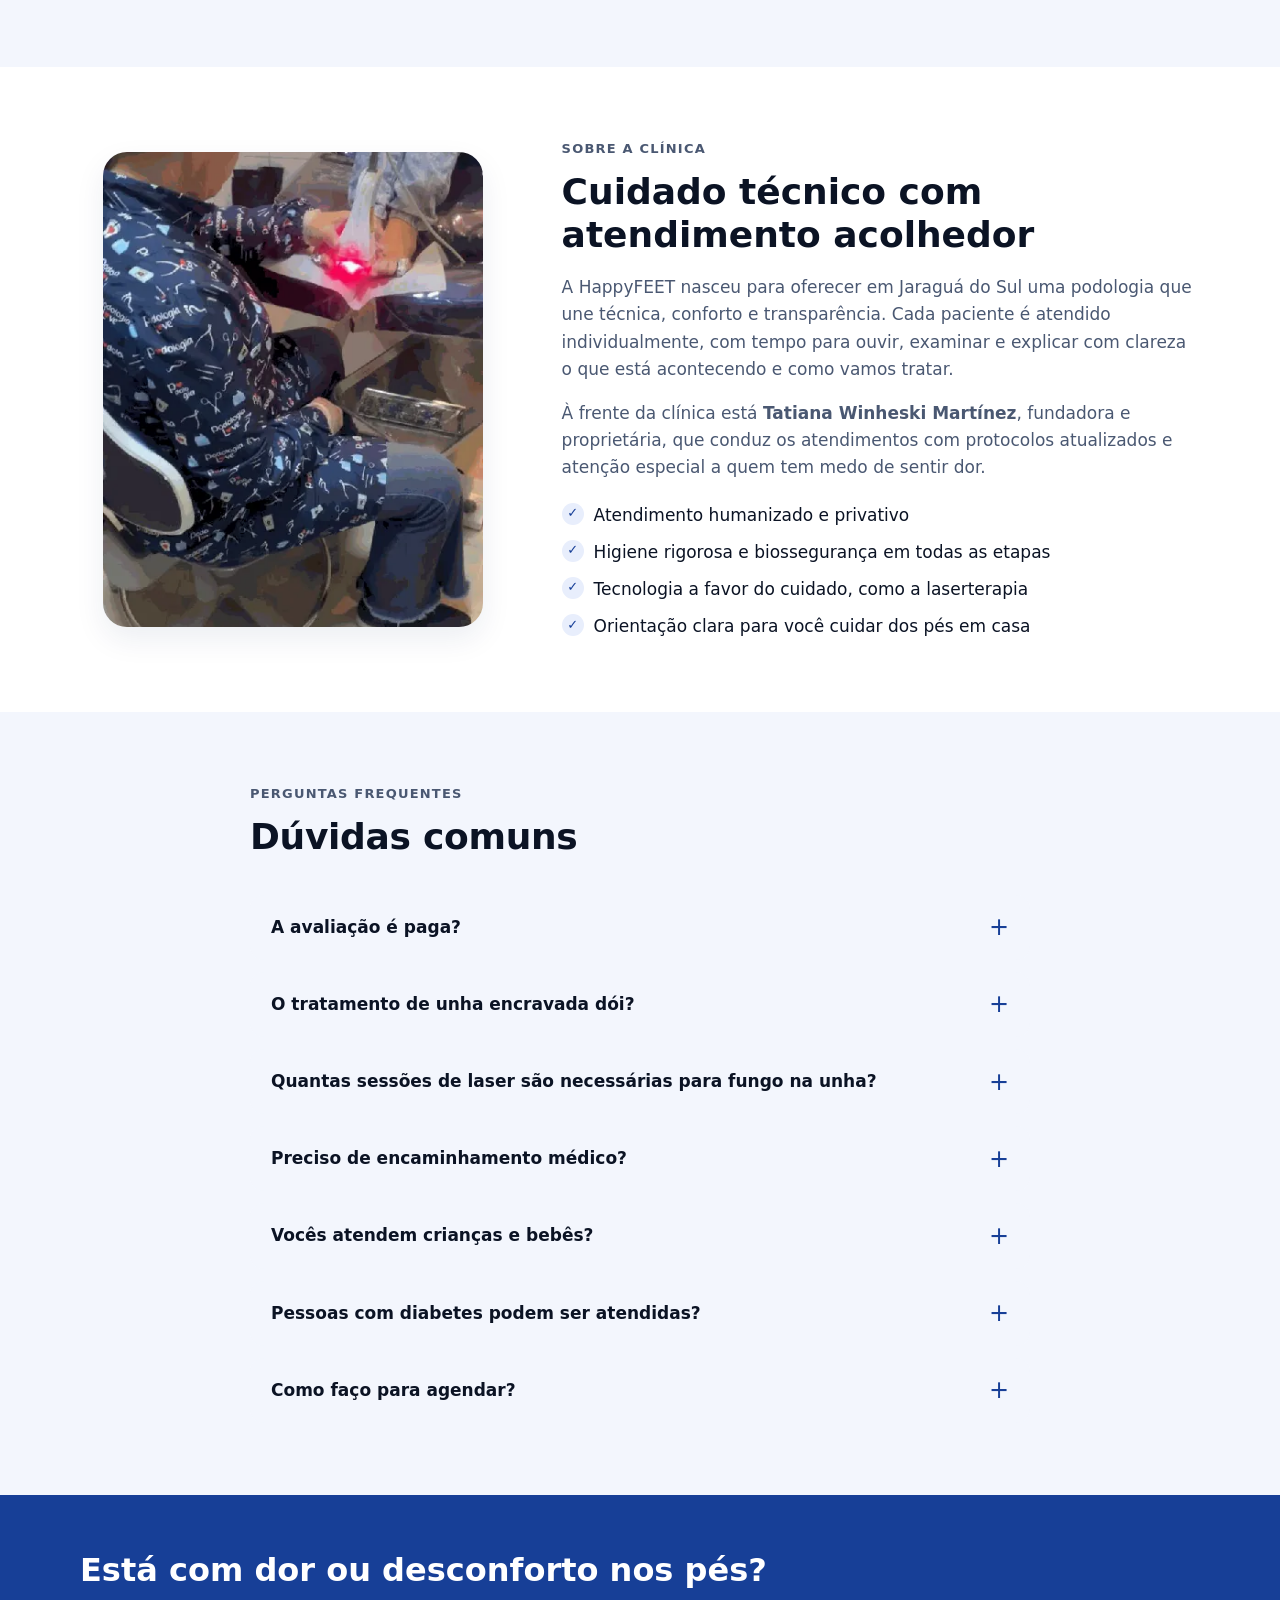
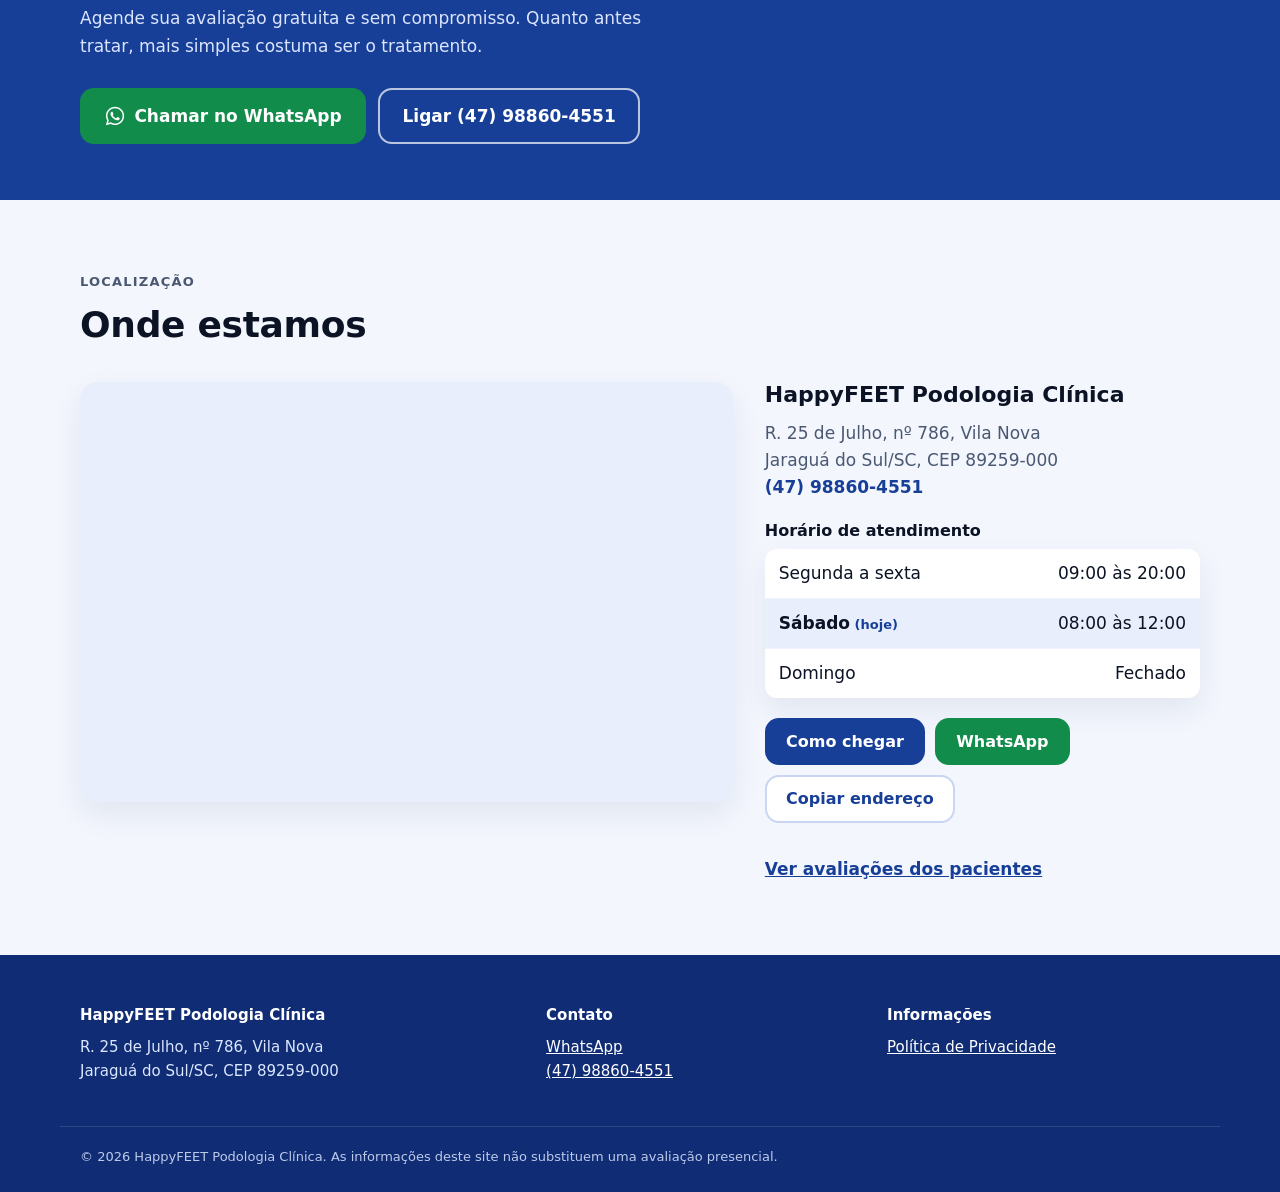
==== commit ee0b7910: "Destaca avaliação gratuita e liga botão de avaliar no Google - Selo "Avaliação gratuita" no topo e b" ====
--- a/index.html
+++ b/index.html
@@ -4,7 +4,7 @@
   <meta charset="utf-8">
   <meta name="viewport" content="width=device-width, initial-scale=1">
   <title>Podologia em Jaraguá do Sul | HappyFEET Podologia Clínica</title>
-  <meta name="description" content="Podologia clínica em Jaraguá do Sul/SC: unha encravada, fungo na unha com laserterapia, verruga plantar, podoprofilaxia e atendimento infantil e para idosos. Agende pelo WhatsApp.">
+  <meta name="description" content="Podologia clínica em Jaraguá do Sul/SC: unha encravada, fungo na unha com laserterapia, verruga plantar, podoprofilaxia, atendimento infantil e para idosos. Avaliação gratuita pelo WhatsApp.">
   <link rel="canonical" href="https://happyfeet-podologia.netlify.app/">
   <meta name="theme-color" content="#173f97">
 
@@ -12,7 +12,7 @@
   <meta property="og:locale" content="pt_BR">
   <meta property="og:site_name" content="HappyFEET Podologia Clínica">
   <meta property="og:title" content="HappyFEET Podologia Clínica | Jaraguá do Sul">
-  <meta property="og:description" content="Unha encravada, fungo na unha, verruga plantar, podoprofilaxia e laserterapia. Agende sua avaliação pelo WhatsApp.">
+  <meta property="og:description" content="Unha encravada, fungo na unha, verruga plantar, podoprofilaxia e laserterapia. Agende sua avaliação gratuita pelo WhatsApp.">
   <meta property="og:url" content="https://happyfeet-podologia.netlify.app/">
   <meta property="og:image" content="https://happyfeet-podologia.netlify.app/assets/og-image.jpg">
   <meta property="og:image:width" content="1200">
@@ -61,11 +61,12 @@
     <div class="hero-text">
       <p class="eyebrow">Podologia clínica em Jaraguá do Sul/SC</p>
       <h1>Pés saudáveis, sem dor e com atendimento de confiança</h1>
+      <p class="free-badge"><strong>Avaliação gratuita</strong> Conheça a clínica e saiba qual o melhor tratamento, sem compromisso.</p>
       <p class="lead">Tratamento de unha encravada, fungo na unha com laserterapia, verruga plantar e cuidados preventivos para crianças, adultos e idosos, em ambiente acolhedor e com biossegurança rigorosa.</p>
       <div class="hero-cta">
         <a class="btn btn-whats btn-lg" href="https://wa.me/554788604551" data-wa data-track="whatsapp_hero" target="_blank" rel="noopener">
           <svg aria-hidden="true" viewBox="0 0 24 24" width="22" height="22"><use href="#i-whats"/></svg>
-          Agendar pelo WhatsApp
+          Agendar avaliação gratuita
         </a>
         <a class="btn btn-outline-light btn-lg" href="#servicos">Ver tratamentos</a>
       </div>
@@ -80,8 +81,8 @@
       </ul>
     </div>
     <figure class="hero-photo">
-      <img src="assets/tatiana-winheski-martinez.webp" width="506" height="900" alt="Tatiana Winheski Martínez, fundadora da HappyFEET, no consultório da clínica">
-      <figcaption><strong>Tatiana Winheski Martínez</strong><span>Fundadora da HappyFEET</span></figcaption>
+      <img src="assets/tatiana-winheski-martinez.webp" width="506" height="900" alt="Tatiana Winheski Martínez, fundadora e proprietária da HappyFEET, no consultório da clínica">
+      <figcaption><strong>Tatiana Winheski Martínez</strong><span>Fundadora e proprietária da HappyFEET</span></figcaption>
     </figure>
   </div>
 </section>
@@ -122,7 +123,7 @@
           <p class="tag">Onicocriptose</p>
           <h3>Unha encravada</h3>
           <p>Remoção da espícula que machuca a pele, com técnica e assepsia, para aliviar a dor e a inflamação. Você também recebe orientação sobre corte correto e calçados, para evitar que o problema volte.</p>
-          <a class="card-link" href="https://wa.me/554788604551" data-wa="Olá! Gostaria de agendar uma avaliação para unha encravada." data-track="whatsapp_unha_encravada" target="_blank" rel="noopener">Agendar avaliação</a>
+          <a class="card-link" href="https://wa.me/554788604551" data-wa="Olá! Gostaria de agendar uma avaliação gratuita para unha encravada." data-track="whatsapp_unha_encravada" target="_blank" rel="noopener">Agendar avaliação gratuita</a>
         </div>
       </article>
 
@@ -132,7 +133,7 @@
           <p class="tag">Onicomicose e laserterapia</p>
           <h3>Fungo na unha</h3>
           <p>Unha amarelada, grossa ou descolando pode ser micose. O tratamento combina limpeza técnica da unha, laserterapia e orientação de cuidados em casa, com acompanhamento por sessões.</p>
-          <a class="card-link" href="https://wa.me/554788604551" data-wa="Olá! Gostaria de agendar uma avaliação para fungo na unha (laserterapia)." data-track="whatsapp_onicomicose" target="_blank" rel="noopener">Agendar avaliação</a>
+          <a class="card-link" href="https://wa.me/554788604551" data-wa="Olá! Gostaria de agendar uma avaliação gratuita para fungo na unha (laserterapia)." data-track="whatsapp_onicomicose" target="_blank" rel="noopener">Agendar avaliação gratuita</a>
         </div>
       </article>
 
@@ -142,7 +143,7 @@
           <p class="tag">Verruga plantar</p>
           <h3>Verruga na sola do pé</h3>
           <p>Lesão causada por vírus que costuma doer ao pisar. Fazemos o tratamento por etapas, com procedimentos específicos e orientação de cuidados para evitar a transmissão.</p>
-          <a class="card-link" href="https://wa.me/554788604551" data-wa="Olá! Gostaria de agendar uma avaliação para verruga plantar." data-track="whatsapp_verruga" target="_blank" rel="noopener">Agendar avaliação</a>
+          <a class="card-link" href="https://wa.me/554788604551" data-wa="Olá! Gostaria de agendar uma avaliação gratuita para verruga plantar." data-track="whatsapp_verruga" target="_blank" rel="noopener">Agendar avaliação gratuita</a>
         </div>
       </article>
 
@@ -152,7 +153,7 @@
           <p class="tag">Podoprofilaxia</p>
           <h3>Limpeza e prevenção</h3>
           <p>Corte técnico das unhas, remoção de calos e calosidades, hidratação e avaliação geral dos pés. Ideal para manter a saúde dos pés e identificar problemas cedo.</p>
-          <a class="card-link" href="https://wa.me/554788604551" data-wa="Olá! Gostaria de agendar uma podoprofilaxia." data-track="whatsapp_podoprofilaxia" target="_blank" rel="noopener">Agendar avaliação</a>
+          <a class="card-link" href="https://wa.me/554788604551" data-wa="Olá! Gostaria de agendar uma avaliação gratuita para podoprofilaxia." data-track="whatsapp_podoprofilaxia" target="_blank" rel="noopener">Agendar avaliação gratuita</a>
         </div>
       </article>
 
@@ -162,7 +163,7 @@
           <p class="tag">Podopediatria</p>
           <h3>Atendimento infantil</h3>
           <p>Abordagem calma e lúdica para bebês e crianças, com cuidado de unhas, orientação aos pais sobre corte correto e escolha de calçados.</p>
-          <a class="card-link" href="https://wa.me/554788604551" data-wa="Olá! Gostaria de agendar um atendimento infantil." data-track="whatsapp_infantil" target="_blank" rel="noopener">Agendar avaliação</a>
+          <a class="card-link" href="https://wa.me/554788604551" data-wa="Olá! Gostaria de agendar uma avaliação gratuita para atendimento infantil." data-track="whatsapp_infantil" target="_blank" rel="noopener">Agendar avaliação gratuita</a>
         </div>
       </article>
 
@@ -172,7 +173,7 @@
           <p class="tag">Podogeriatria</p>
           <h3>Cuidados para idosos</h3>
           <p>Atenção às particularidades da pele fina, unhas espessas e sensibilidade. Atendimento com calma e conforto, para manter a autonomia e prevenir lesões.</p>
-          <a class="card-link" href="https://wa.me/554788604551" data-wa="Olá! Gostaria de agendar um atendimento para idoso." data-track="whatsapp_idosos" target="_blank" rel="noopener">Agendar avaliação</a>
+          <a class="card-link" href="https://wa.me/554788604551" data-wa="Olá! Gostaria de agendar uma avaliação gratuita para atendimento de idoso." data-track="whatsapp_idosos" target="_blank" rel="noopener">Agendar avaliação gratuita</a>
         </div>
       </article>
     </div>
@@ -266,7 +267,7 @@
     </div>
     <div class="reviews-cta">
       <a class="btn btn-primary" target="_blank" rel="noopener" data-track="avaliacoes_google" href="https://www.google.com/maps?cid=4167940067438342173">Ver todas no Google</a>
-      <a class="btn btn-ghost" target="_blank" rel="noopener" data-track="avaliar_google" href="https://www.google.com/maps?cid=4167940067438342173">Já foi atendido? Deixe sua avaliação</a>
+      <a class="btn btn-ghost" target="_blank" rel="noopener" data-track="avaliar_google" href="https://g.page/r/CR2wx5xof9c5EAI/review">Já foi atendido? Deixe sua avaliação</a>
     </div>
   </div>
 </section>
@@ -285,8 +286,8 @@
       </li>
       <li>
         <span class="step-n">2</span>
-        <h3>Avaliação</h3>
-        <p>Analisamos seus pés com calma, explicamos o que foi encontrado e quais são as opções de tratamento.</p>
+        <h3>Avaliação gratuita</h3>
+        <p>Sem custo e sem compromisso: analisamos seus pés com calma, explicamos o que foi encontrado e quais são as opções de tratamento.</p>
       </li>
       <li>
         <span class="step-n">3</span>
@@ -311,7 +312,7 @@
       <p class="eyebrow eyebrow-dark">Sobre a clínica</p>
       <h2>Cuidado técnico com atendimento acolhedor</h2>
       <p>A HappyFEET nasceu para oferecer em Jaraguá do Sul uma podologia que une técnica, conforto e transparência. Cada paciente é atendido individualmente, com tempo para ouvir, examinar e explicar com clareza o que está acontecendo e como vamos tratar.</p>
-      <p>À frente da clínica está <strong>Tatiana Winheski Martínez</strong>, que conduz os atendimentos com protocolos atualizados e atenção especial a quem tem medo de sentir dor.</p>
+      <p>À frente da clínica está <strong>Tatiana Winheski Martínez</strong>, fundadora e proprietária, que conduz os atendimentos com protocolos atualizados e atenção especial a quem tem medo de sentir dor.</p>
       <!-- Sugestão: incluir aqui a formação da Tatiana (curso técnico/superior em Podologia, especializações e tempo de atuação). -->
       <ul class="check-list">
         <li>Atendimento humanizado e privativo</li>
@@ -331,6 +332,10 @@
     </header>
     <div class="reveal faq">
       <details>
+        <summary>A avaliação é paga?</summary>
+        <p>Não. A avaliação é gratuita e sem compromisso. Nela examinamos seus pés, explicamos o que foi encontrado e apresentamos o tratamento indicado e seu valor, para você decidir com tranquilidade.</p>
+      </details>
+      <details>
         <summary>O tratamento de unha encravada dói?</summary>
         <p>A técnica busca o máximo de conforto. Pode haver algum desconforto quando a região já está muito inflamada, mas a maioria dos pacientes sente alívio logo após o procedimento. Na avaliação explicamos cada etapa antes de começar.</p>
       </details>
@@ -362,7 +367,7 @@
   <div class="container cta-row">
     <div>
       <h2>Está com dor ou desconforto nos pés?</h2>
-      <p>Fale com a HappyFEET e agende sua avaliação. Quanto antes tratar, mais simples costuma ser o tratamento.</p>
+      <p>Agende sua avaliação gratuita e sem compromisso. Quanto antes tratar, mais simples costuma ser o tratamento.</p>
     </div>
     <div class="cta-actions">
       <a class="btn btn-whats btn-lg" href="https://wa.me/554788604551" data-wa data-track="whatsapp_cta" target="_blank" rel="noopener">
@@ -498,7 +503,7 @@
     { "@type": "LocationFeatureSpecification", "name": "Wi-Fi para pacientes", "value": true }
   ],
   "areaServed": { "@type": "City", "name": "Jaraguá do Sul" },
-  "founder": { "@type": "Person", "name": "Tatiana Winheski Martínez" },
+  "founder": { "@type": "Person", "name": "Tatiana Winheski Martínez", "jobTitle": "Fundadora e proprietária" },
   "availableService": [
     { "@type": "MedicalProcedure", "name": "Tratamento de unha encravada (onicocriptose)" },
     { "@type": "MedicalProcedure", "name": "Laserterapia para fungo na unha (onicomicose)" },
--- a/styles.css
+++ b/styles.css
@@ -280,3 +280,7 @@
 .hero-rating{display:inline-flex;align-items:center;gap:10px;margin:0 0 18px;padding:8px 14px;border-radius:999px;background:rgba(255,255,255,.12);border:1px solid rgba(255,255,255,.22);color:var(--white);text-decoration:none;font-size:15px}
 .hero-rating:hover{background:rgba(255,255,255,.2)}
 .hero-rating .stars{margin:0;font-size:17px;letter-spacing:1px}
+
+/* Selo de avaliação gratuita */
+.free-badge{display:inline-flex;flex-wrap:wrap;align-items:center;gap:8px 10px;margin:0 0 1em;padding:8px 14px 8px 8px;border-radius:14px;background:rgba(255,255,255,.12);border:1px solid rgba(255,255,255,.22);color:#e3eaff;font-size:15px;line-height:1.35;max-width:56ch}
+.free-badge strong{background:#ffd23f;color:var(--blue-dark);padding:4px 10px;border-radius:9px;font-size:14px;text-transform:uppercase;letter-spacing:.5px;white-space:nowrap}
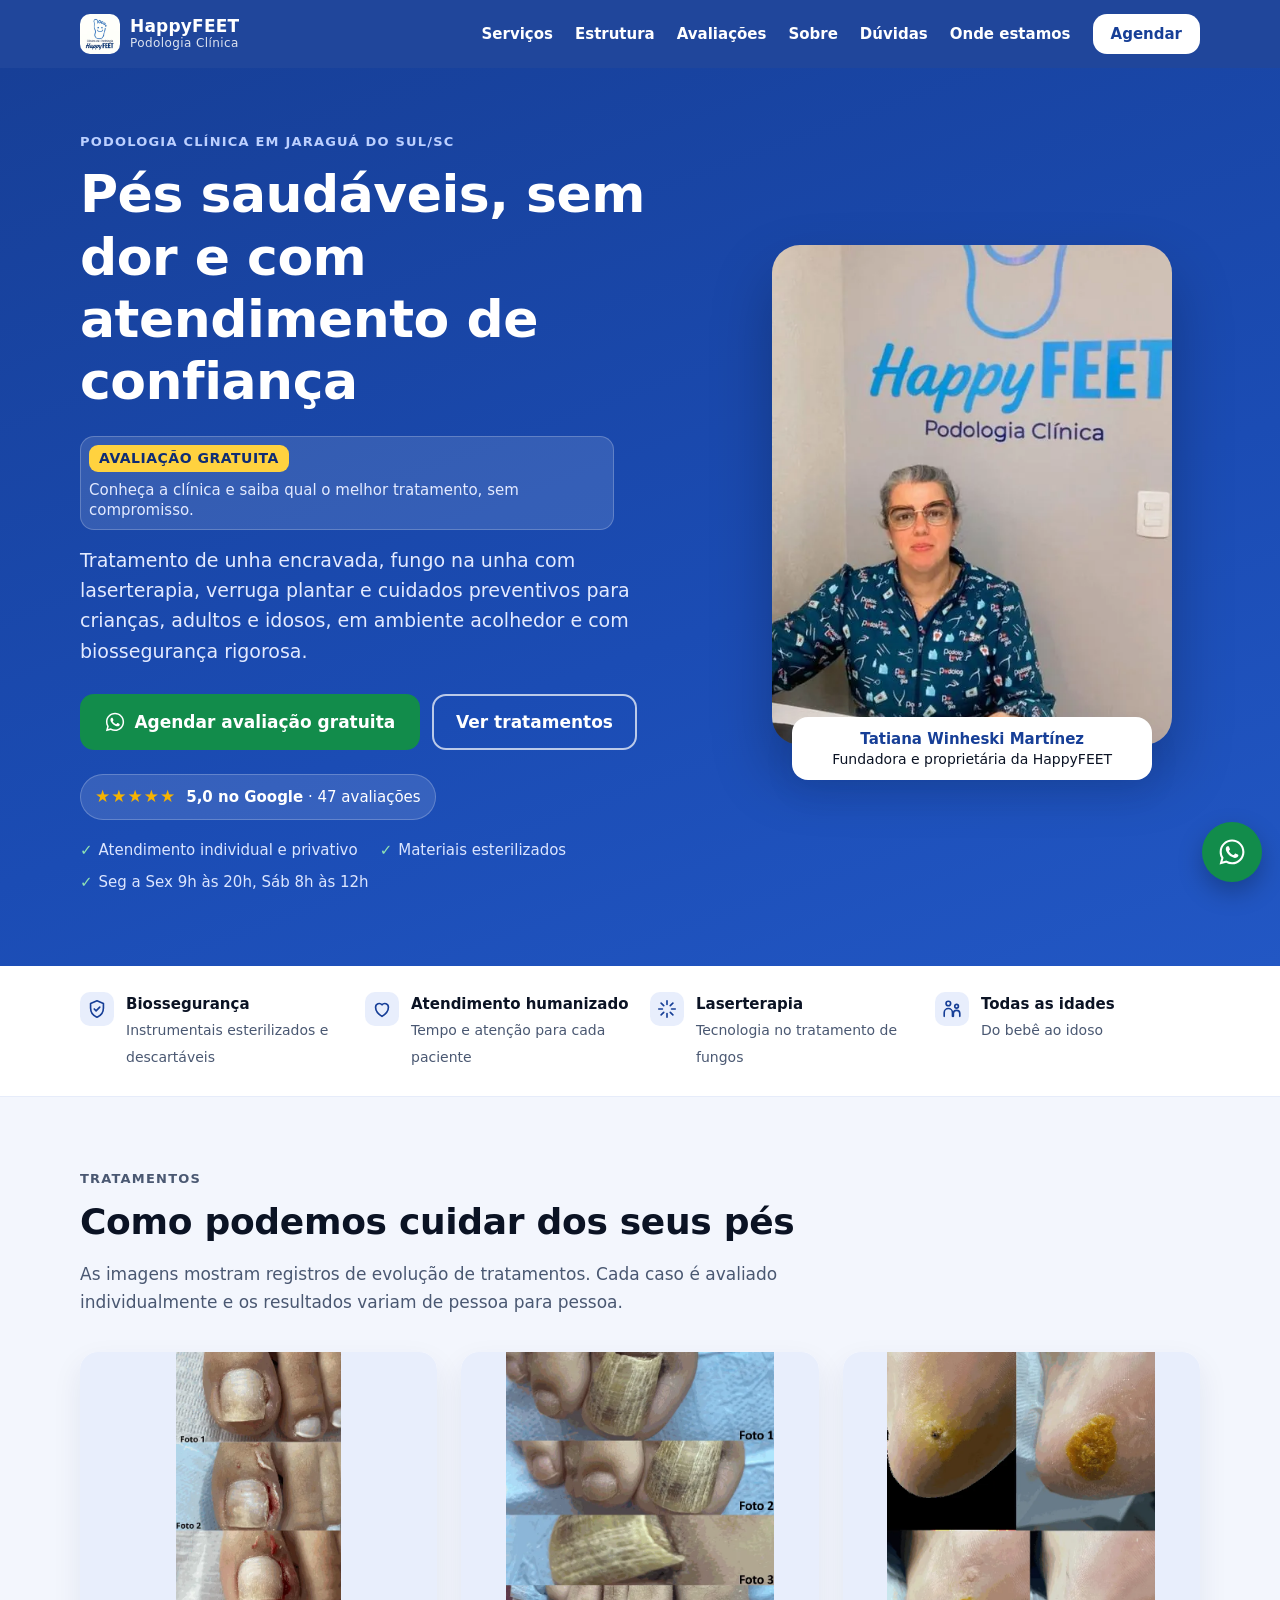
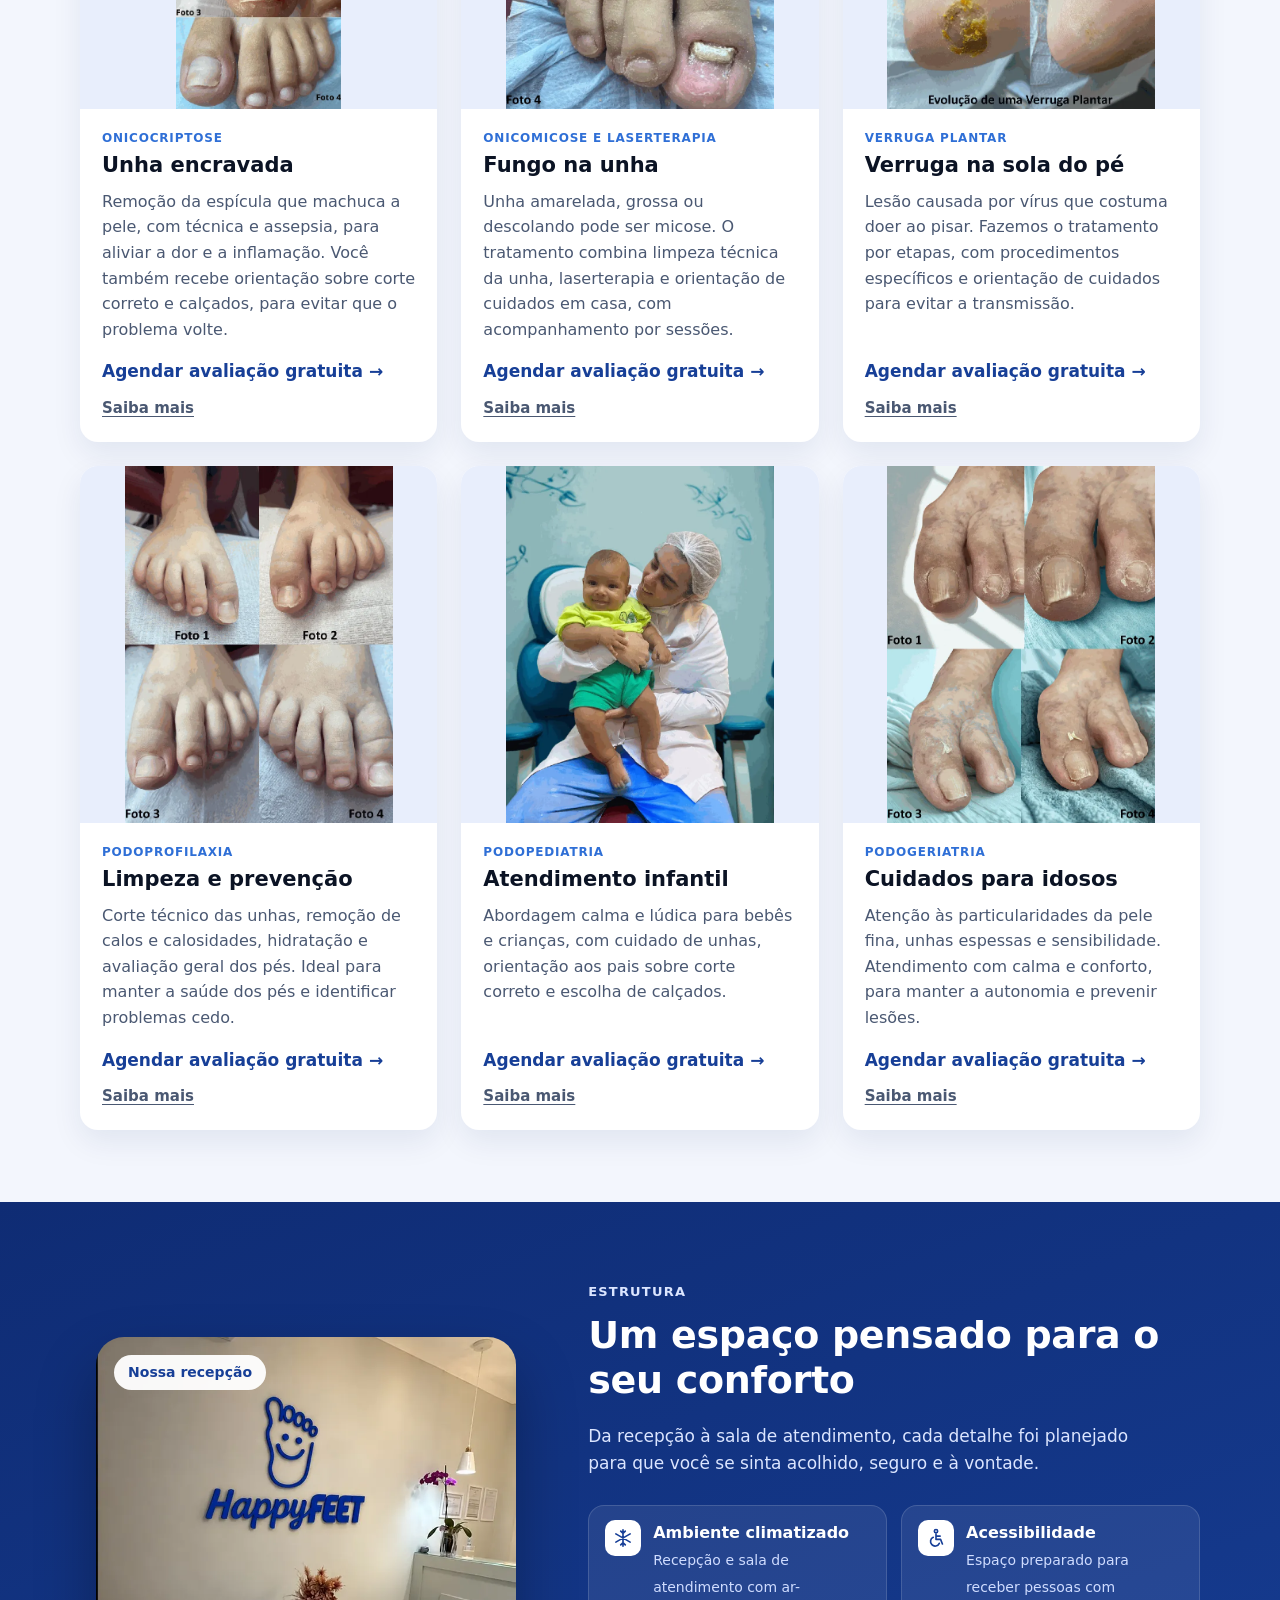
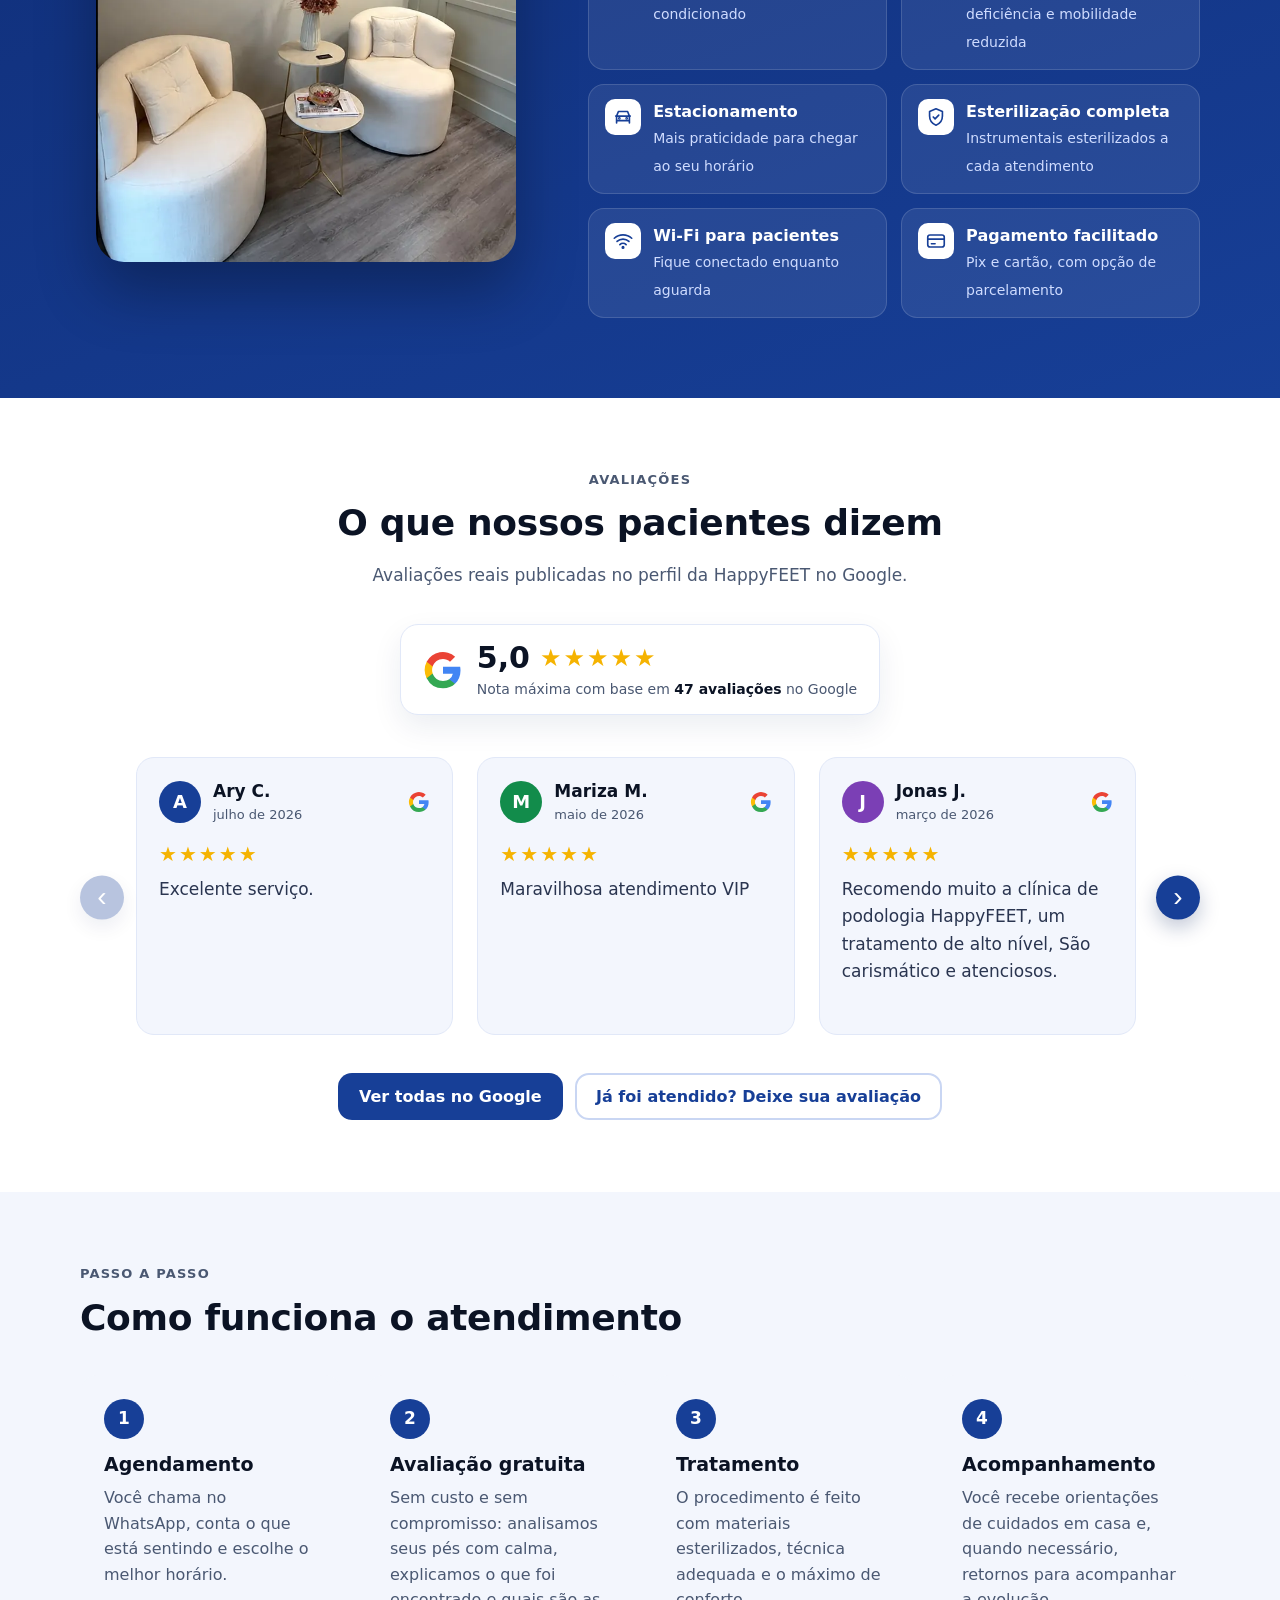
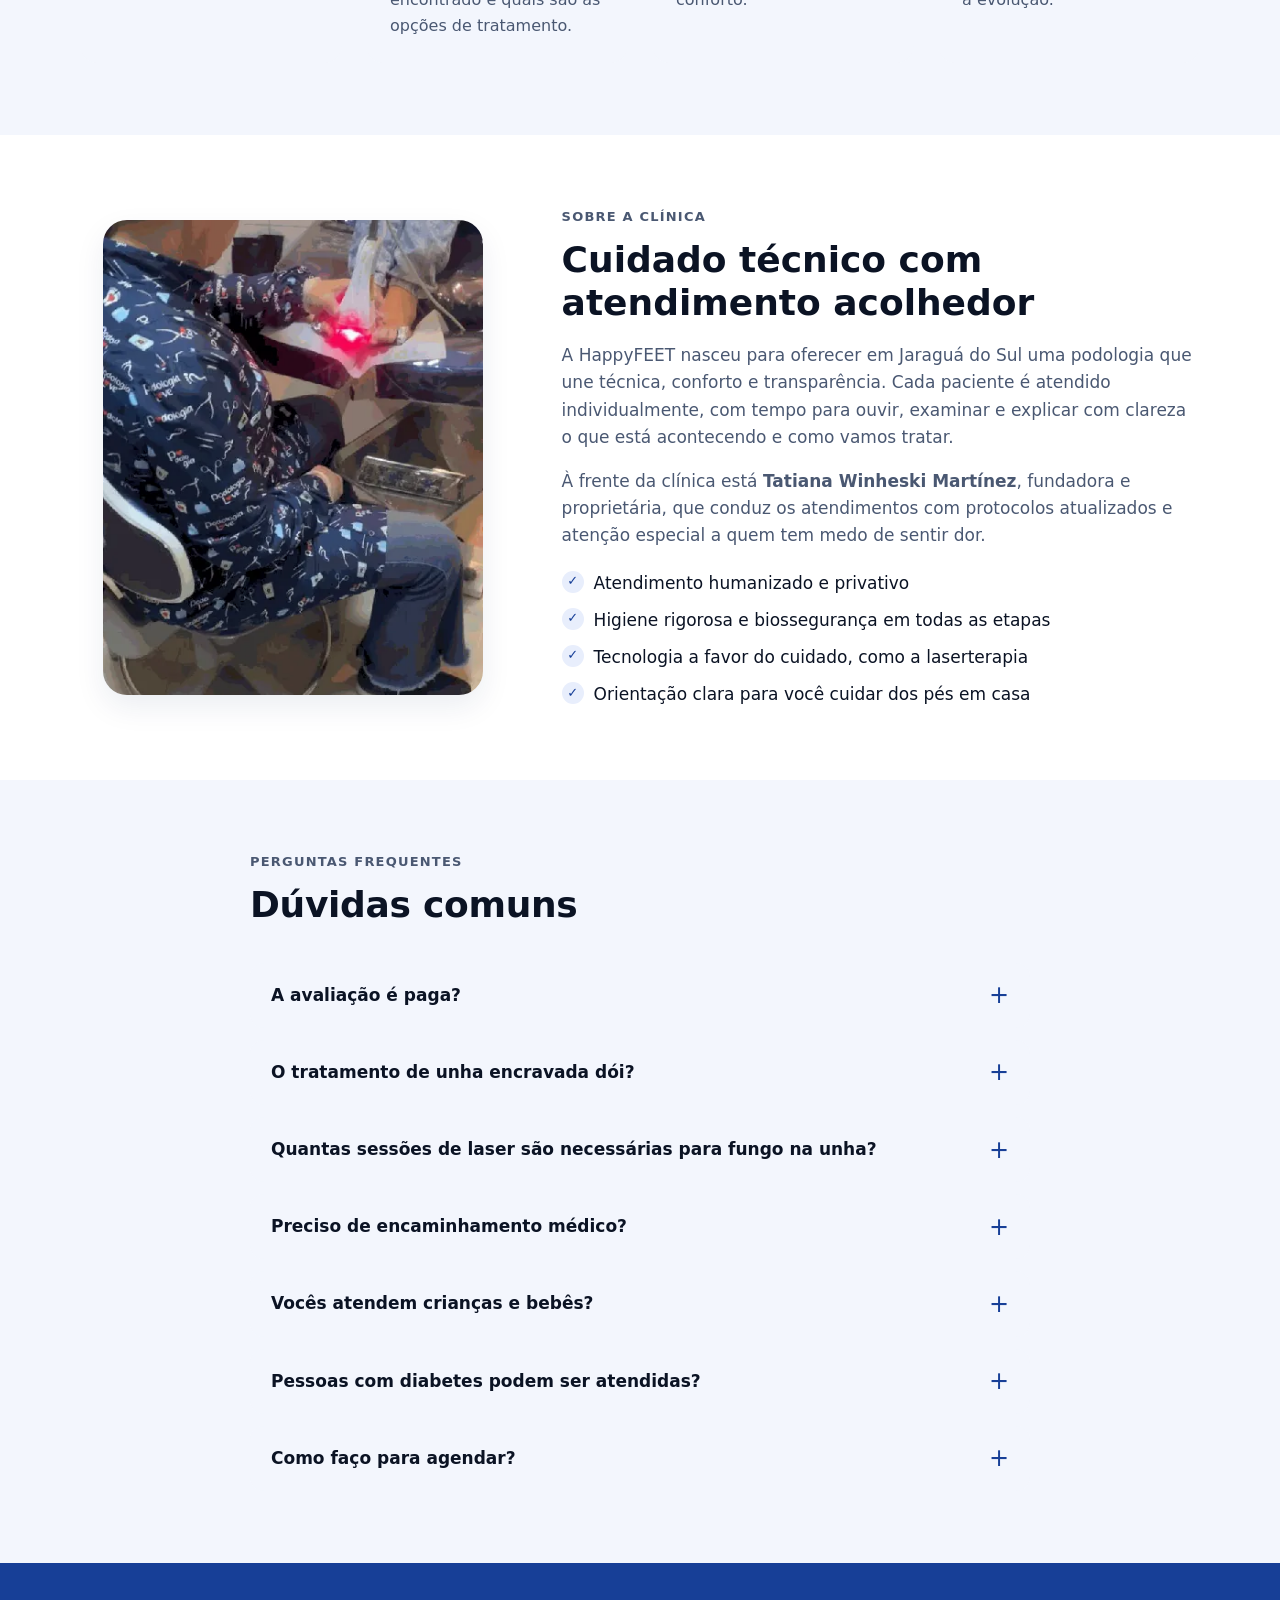
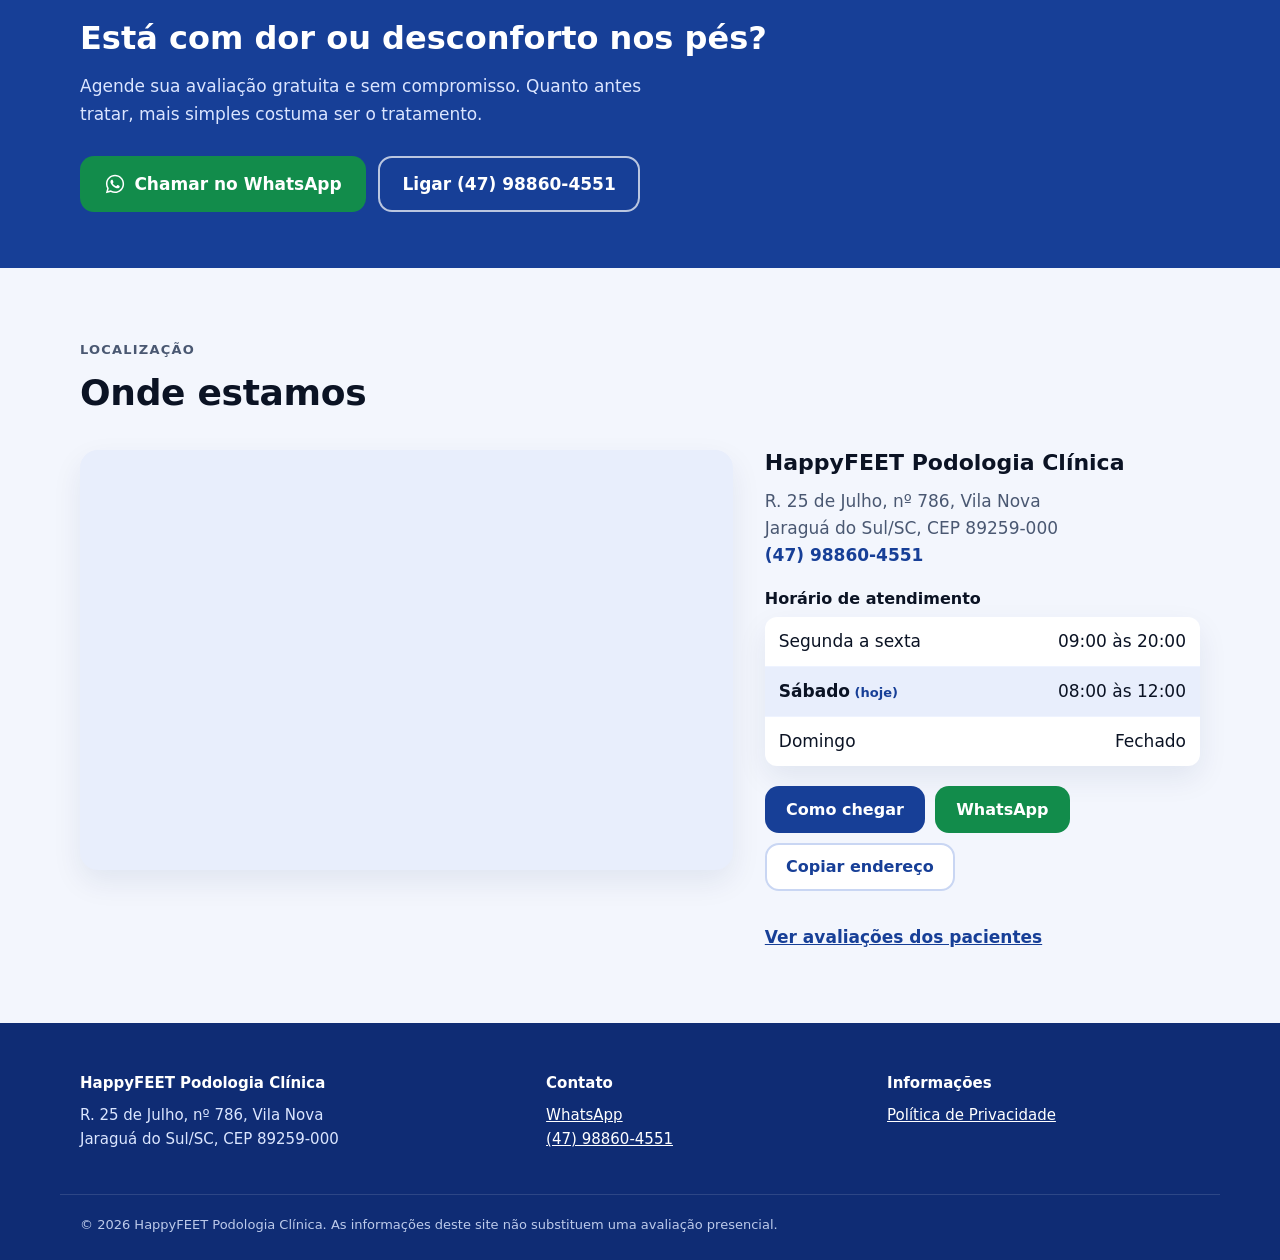
==== commit 2936e59d: "Cria páginas próprias para cada tratamento - Seis páginas (unha encravada, fungo na unha, verruga pl" ====
--- a/index.html
+++ b/index.html
@@ -121,9 +121,12 @@
         <div class="thumb"><img src="assets/unha-encravada.webp" width="415" height="900" loading="lazy" alt="Sequência de quatro fotos mostrando a evolução do tratamento de uma unha encravada no dedão"></div>
         <div class="card-body">
           <p class="tag">Onicocriptose</p>
-          <h3>Unha encravada</h3>
+          <h3><a href="unha-encravada.html">Unha encravada</a></h3>
           <p>Remoção da espícula que machuca a pele, com técnica e assepsia, para aliviar a dor e a inflamação. Você também recebe orientação sobre corte correto e calçados, para evitar que o problema volte.</p>
-          <a class="card-link" href="https://wa.me/554788604551" data-wa="Olá! Gostaria de agendar uma avaliação gratuita para unha encravada." data-track="whatsapp_unha_encravada" target="_blank" rel="noopener">Agendar avaliação gratuita</a>
+          <div class="card-actions">
+            <a class="card-link" href="https://wa.me/554788604551" data-wa="Olá! Gostaria de agendar uma avaliação gratuita para unha encravada." data-track="whatsapp_unha_encravada" target="_blank" rel="noopener">Agendar avaliação gratuita</a>
+            <a class="card-more" href="unha-encravada.html">Saiba mais</a>
+          </div>
         </div>
       </article>
 
@@ -131,9 +134,12 @@
         <div class="thumb"><img src="assets/onicomicose-laser.webp" width="675" height="900" loading="lazy" alt="Quatro fotos mostrando a evolução de uma unha com fungo durante o tratamento com laserterapia"></div>
         <div class="card-body">
           <p class="tag">Onicomicose e laserterapia</p>
-          <h3>Fungo na unha</h3>
+          <h3><a href="fungo-na-unha.html">Fungo na unha</a></h3>
           <p>Unha amarelada, grossa ou descolando pode ser micose. O tratamento combina limpeza técnica da unha, laserterapia e orientação de cuidados em casa, com acompanhamento por sessões.</p>
-          <a class="card-link" href="https://wa.me/554788604551" data-wa="Olá! Gostaria de agendar uma avaliação gratuita para fungo na unha (laserterapia)." data-track="whatsapp_onicomicose" target="_blank" rel="noopener">Agendar avaliação gratuita</a>
+          <div class="card-actions">
+            <a class="card-link" href="https://wa.me/554788604551" data-wa="Olá! Gostaria de agendar uma avaliação gratuita para fungo na unha (laserterapia)." data-track="whatsapp_onicomicose" target="_blank" rel="noopener">Agendar avaliação gratuita</a>
+            <a class="card-more" href="fungo-na-unha.html">Saiba mais</a>
+          </div>
         </div>
       </article>
 
@@ -141,9 +147,12 @@
         <div class="thumb"><img src="assets/verruga-plantar.webp" width="675" height="900" loading="lazy" alt="Fotos mostrando a evolução do tratamento de uma verruga plantar na sola do pé"></div>
         <div class="card-body">
           <p class="tag">Verruga plantar</p>
-          <h3>Verruga na sola do pé</h3>
+          <h3><a href="verruga-plantar.html">Verruga na sola do pé</a></h3>
           <p>Lesão causada por vírus que costuma doer ao pisar. Fazemos o tratamento por etapas, com procedimentos específicos e orientação de cuidados para evitar a transmissão.</p>
-          <a class="card-link" href="https://wa.me/554788604551" data-wa="Olá! Gostaria de agendar uma avaliação gratuita para verruga plantar." data-track="whatsapp_verruga" target="_blank" rel="noopener">Agendar avaliação gratuita</a>
+          <div class="card-actions">
+            <a class="card-link" href="https://wa.me/554788604551" data-wa="Olá! Gostaria de agendar uma avaliação gratuita para verruga plantar." data-track="whatsapp_verruga" target="_blank" rel="noopener">Agendar avaliação gratuita</a>
+            <a class="card-more" href="verruga-plantar.html">Saiba mais</a>
+          </div>
         </div>
       </article>
 
@@ -151,9 +160,12 @@
         <div class="thumb"><img src="assets/podoprofilaxia.webp" width="675" height="900" loading="lazy" alt="Quatro fotos de pés antes e depois de uma sessão de podoprofilaxia"></div>
         <div class="card-body">
           <p class="tag">Podoprofilaxia</p>
-          <h3>Limpeza e prevenção</h3>
+          <h3><a href="podoprofilaxia.html">Limpeza e prevenção</a></h3>
           <p>Corte técnico das unhas, remoção de calos e calosidades, hidratação e avaliação geral dos pés. Ideal para manter a saúde dos pés e identificar problemas cedo.</p>
-          <a class="card-link" href="https://wa.me/554788604551" data-wa="Olá! Gostaria de agendar uma avaliação gratuita para podoprofilaxia." data-track="whatsapp_podoprofilaxia" target="_blank" rel="noopener">Agendar avaliação gratuita</a>
+          <div class="card-actions">
+            <a class="card-link" href="https://wa.me/554788604551" data-wa="Olá! Gostaria de agendar uma avaliação gratuita para podoprofilaxia." data-track="whatsapp_podoprofilaxia" target="_blank" rel="noopener">Agendar avaliação gratuita</a>
+            <a class="card-more" href="podoprofilaxia.html">Saiba mais</a>
+          </div>
         </div>
       </article>
 
@@ -161,9 +173,12 @@
         <div class="thumb"><img src="assets/atendimento-infantil.webp" width="675" height="900" loading="lazy" alt="Profissional da HappyFEET segurando um bebê sorridente no consultório"></div>
         <div class="card-body">
           <p class="tag">Podopediatria</p>
-          <h3>Atendimento infantil</h3>
+          <h3><a href="atendimento-infantil.html">Atendimento infantil</a></h3>
           <p>Abordagem calma e lúdica para bebês e crianças, com cuidado de unhas, orientação aos pais sobre corte correto e escolha de calçados.</p>
-          <a class="card-link" href="https://wa.me/554788604551" data-wa="Olá! Gostaria de agendar uma avaliação gratuita para atendimento infantil." data-track="whatsapp_infantil" target="_blank" rel="noopener">Agendar avaliação gratuita</a>
+          <div class="card-actions">
+            <a class="card-link" href="https://wa.me/554788604551" data-wa="Olá! Gostaria de agendar uma avaliação gratuita para atendimento infantil." data-track="whatsapp_infantil" target="_blank" rel="noopener">Agendar avaliação gratuita</a>
+            <a class="card-more" href="atendimento-infantil.html">Saiba mais</a>
+          </div>
         </div>
       </article>
 
@@ -171,9 +186,12 @@
         <div class="thumb"><img src="assets/cuidados-idosos.webp" width="675" height="900" loading="lazy" alt="Quatro fotos dos pés de uma pessoa idosa mostrando a evolução do cuidado com unhas e pele"></div>
         <div class="card-body">
           <p class="tag">Podogeriatria</p>
-          <h3>Cuidados para idosos</h3>
+          <h3><a href="cuidados-para-idosos.html">Cuidados para idosos</a></h3>
           <p>Atenção às particularidades da pele fina, unhas espessas e sensibilidade. Atendimento com calma e conforto, para manter a autonomia e prevenir lesões.</p>
-          <a class="card-link" href="https://wa.me/554788604551" data-wa="Olá! Gostaria de agendar uma avaliação gratuita para atendimento de idoso." data-track="whatsapp_idosos" target="_blank" rel="noopener">Agendar avaliação gratuita</a>
+          <div class="card-actions">
+            <a class="card-link" href="https://wa.me/554788604551" data-wa="Olá! Gostaria de agendar uma avaliação gratuita para atendimento de idoso." data-track="whatsapp_idosos" target="_blank" rel="noopener">Agendar avaliação gratuita</a>
+            <a class="card-more" href="cuidados-para-idosos.html">Saiba mais</a>
+          </div>
         </div>
       </article>
     </div>
--- a/styles.css
+++ b/styles.css
@@ -284,3 +284,52 @@
 /* Selo de avaliação gratuita */
 .free-badge{display:inline-flex;flex-wrap:wrap;align-items:center;gap:8px 10px;margin:0 0 1em;padding:8px 14px 8px 8px;border-radius:14px;background:rgba(255,255,255,.12);border:1px solid rgba(255,255,255,.22);color:#e3eaff;font-size:15px;line-height:1.35;max-width:56ch}
 .free-badge strong{background:#ffd23f;color:var(--blue-dark);padding:4px 10px;border-radius:9px;font-size:14px;text-transform:uppercase;letter-spacing:.5px;white-space:nowrap}
+
+/* Cards: ações */
+.card h3 a{color:inherit;text-decoration:none}
+.card h3 a:hover{color:var(--blue)}
+.card-actions{margin-top:auto;display:flex;flex-wrap:wrap;align-items:center;justify-content:space-between;gap:10px 16px}
+.card-actions .card-link{margin-top:0}
+.card-more{font-size:15px;font-weight:600;color:var(--muted);text-decoration:underline;text-underline-offset:3px}
+.card-more:hover{color:var(--blue)}
+
+/* Páginas de tratamento */
+.hero-service{padding:48px 0 64px}
+.service-hero-grid{display:grid;grid-template-columns:1.25fr .75fr;gap:48px;align-items:center}
+.hero-service h1{font-size:clamp(30px,4vw,46px)}
+.breadcrumb{font-size:14px;color:#bcd0ff;margin-bottom:18px}
+.breadcrumb a{color:#dbe5ff}
+.service-photo{margin:0;justify-self:center;width:min(100%,360px)}
+.service-photo img{width:100%;aspect-ratio:3/4;object-fit:contain;background:var(--blue-soft);border-radius:24px;box-shadow:0 30px 60px rgba(0,0,0,.25)}
+.service-photo figcaption{font-size:13px;color:#cfdcff;margin-top:10px;text-align:center}
+.service-grid{display:grid;grid-template-columns:1fr 340px;gap:40px;align-items:start}
+.service-block{background:var(--white);border-radius:var(--radius);box-shadow:var(--shadow);padding:28px 30px;margin-bottom:22px}
+.service-block h2{font-size:clamp(22px,2.4vw,27px);margin-bottom:.6em}
+.service-block p{color:var(--muted)}
+.service-block p:last-child{margin-bottom:0}
+.service-block .faq details{background:var(--bg)}
+.service-block .faq details[open]{background:var(--white)}
+.service-steps{margin:0;padding:0;list-style:none;counter-reset:passo;display:grid;gap:12px}
+.service-steps li{counter-increment:passo;position:relative;padding:4px 0 4px 46px;color:#2a3550}
+.service-steps li::before{content:counter(passo);position:absolute;left:0;top:0;width:32px;height:32px;border-radius:50%;background:var(--blue);color:var(--white);font-weight:800;display:grid;place-items:center;font-size:15px}
+.notice{background:#fff7e0;border-left:4px solid #f5b301;border-radius:10px;padding:14px 16px;color:#5a4500!important}
+.service-aside{position:sticky;top:calc(var(--header-h) + 20px);display:grid;gap:20px}
+.aside-card{background:var(--blue);color:var(--white);border-radius:var(--radius);padding:24px;box-shadow:var(--shadow)}
+.aside-card p{color:#dbe5ff;font-size:15px}
+.aside-card .btn{width:100%}
+.aside-title{font-weight:800;font-size:19px;color:var(--white)!important;margin-bottom:.4em}
+.aside-info{list-style:none;padding:0;margin:18px 0 0;font-size:14px;color:#dbe5ff;display:grid;gap:6px}
+.aside-info a{color:var(--white);font-weight:700}
+.aside-light{background:var(--white);color:var(--ink)}
+.aside-light .aside-title{color:var(--ink)!important}
+.aside-links{list-style:none;padding:0;margin:0;display:grid;gap:4px}
+.aside-links a{display:block;padding:8px 0;border-bottom:1px solid #eef3ff;text-decoration:none;font-weight:600;font-size:15px}
+.aside-links li:last-child a{border-bottom:0}
+@media (max-width:960px){
+  .service-hero-grid,.service-grid{grid-template-columns:1fr}
+  .service-aside{position:static}
+  .service-photo{width:min(100%,300px)}
+}
+@media (max-width:600px){
+  .service-block{padding:22px 20px}
+}
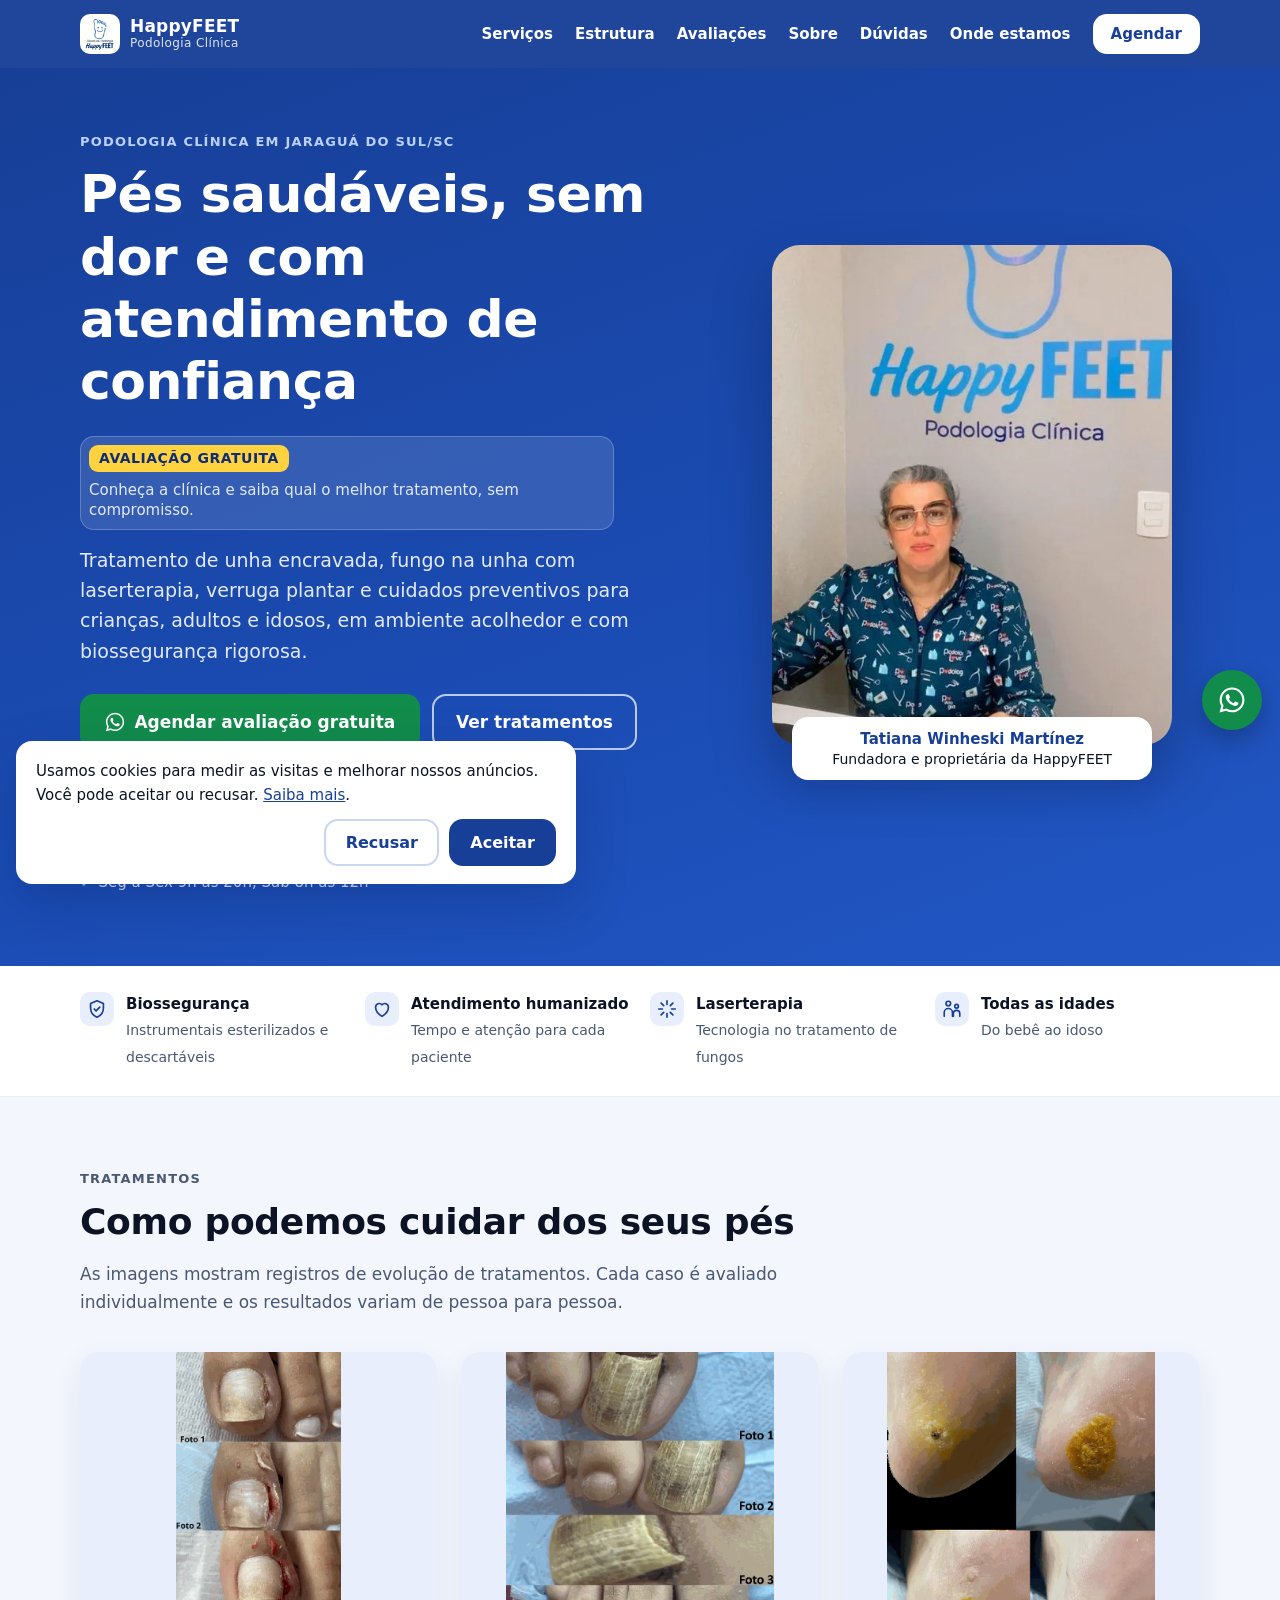
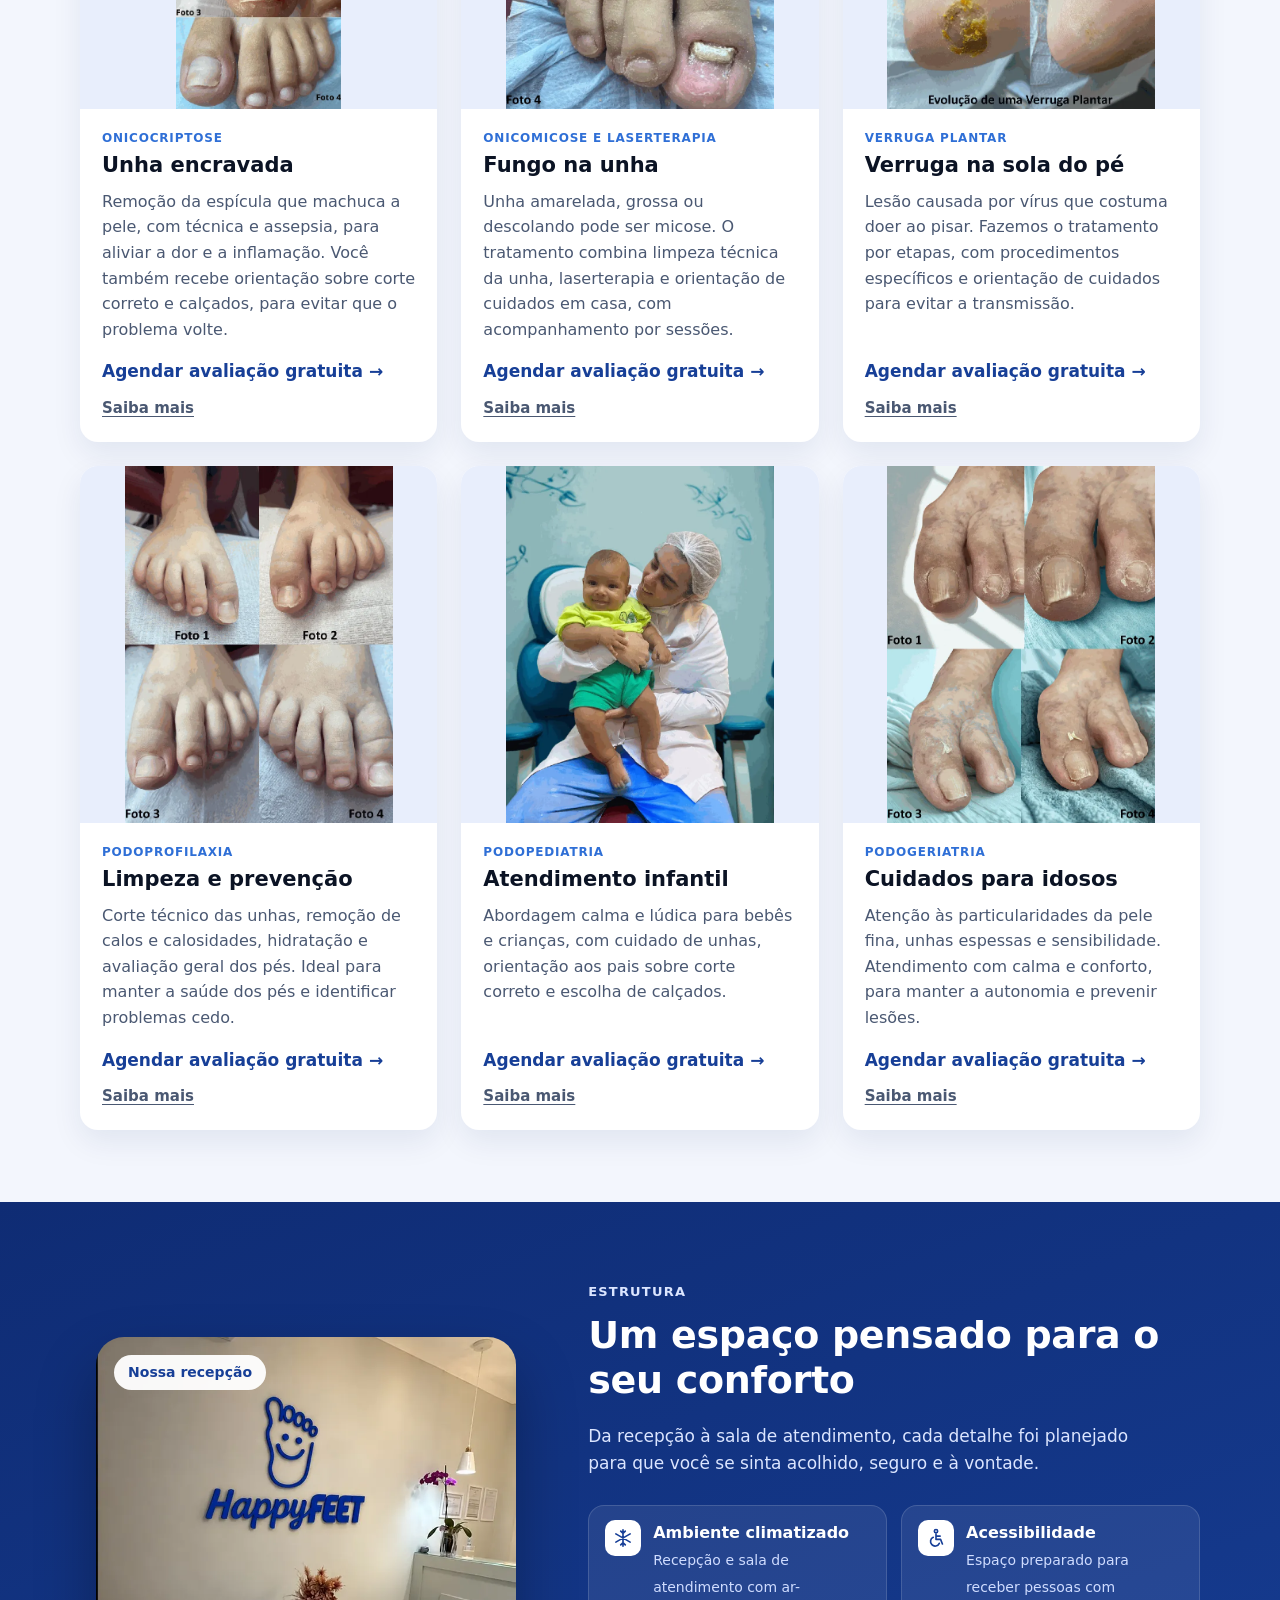
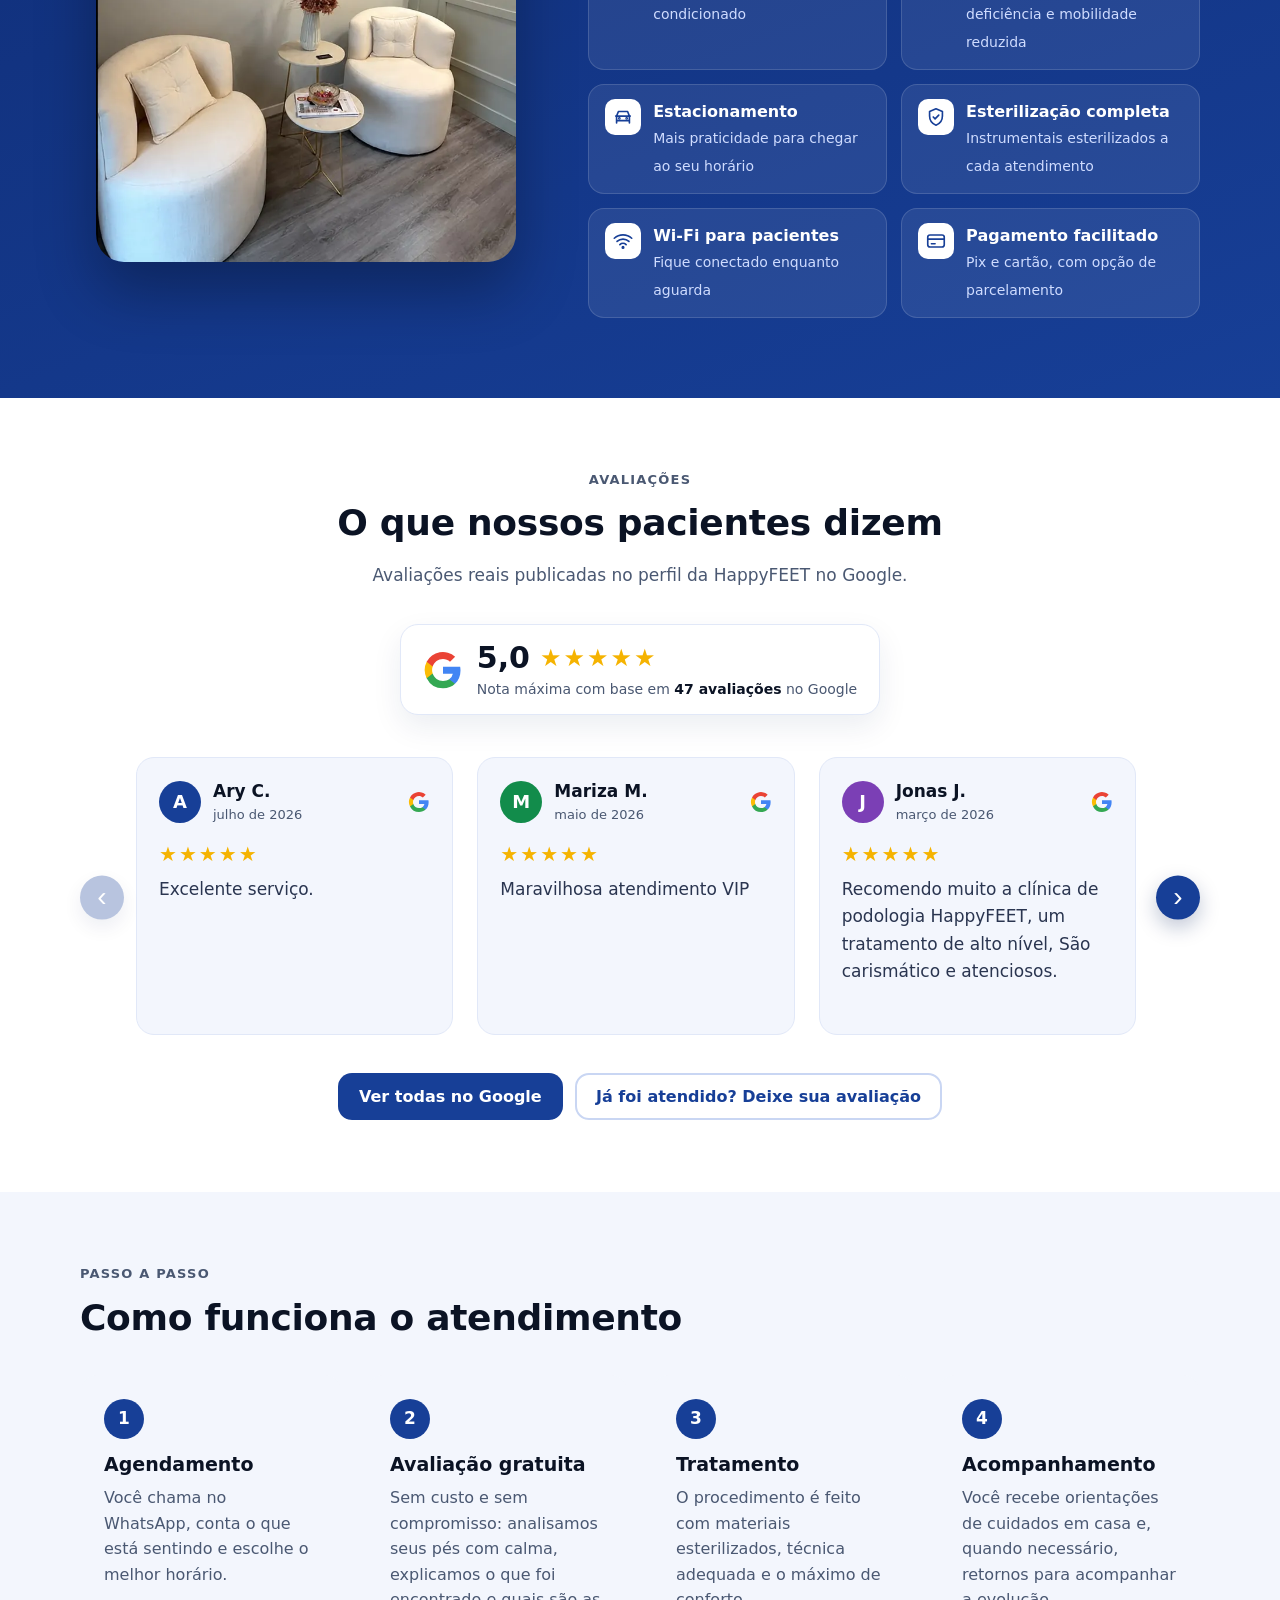
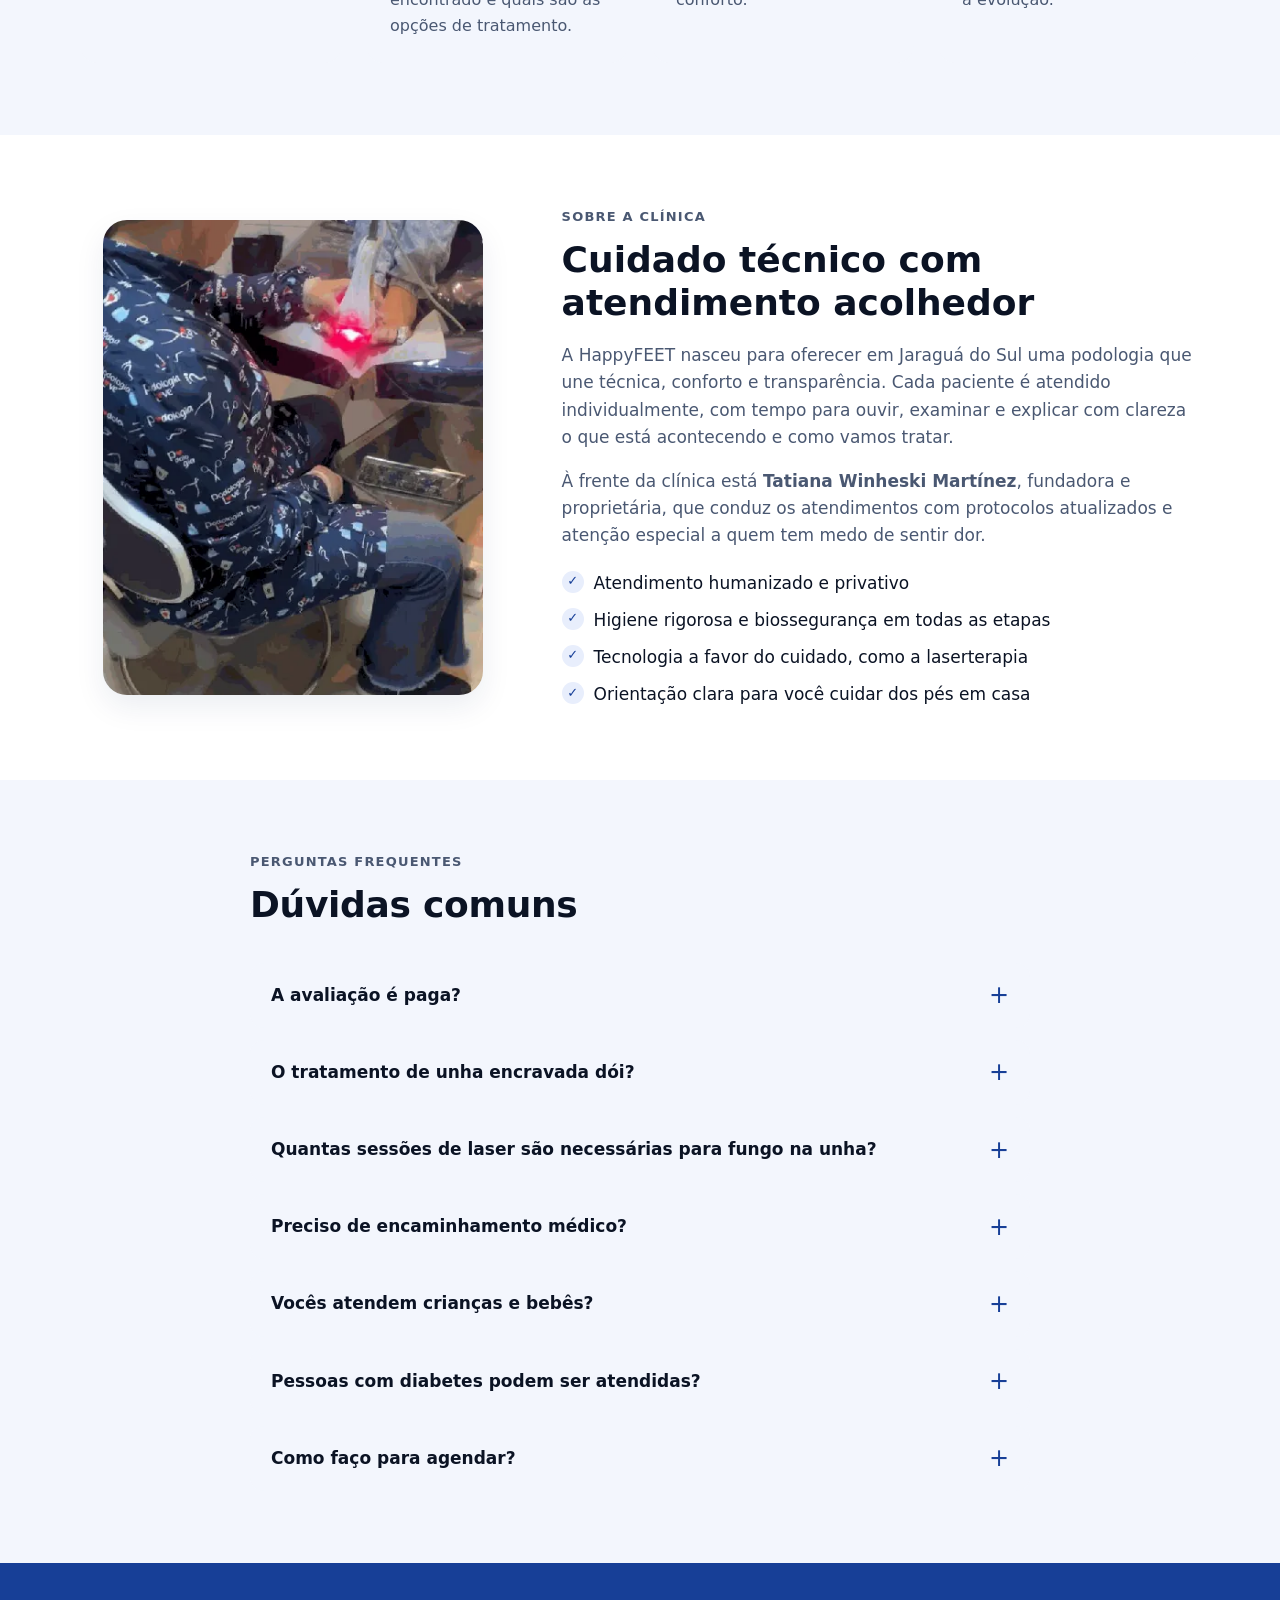
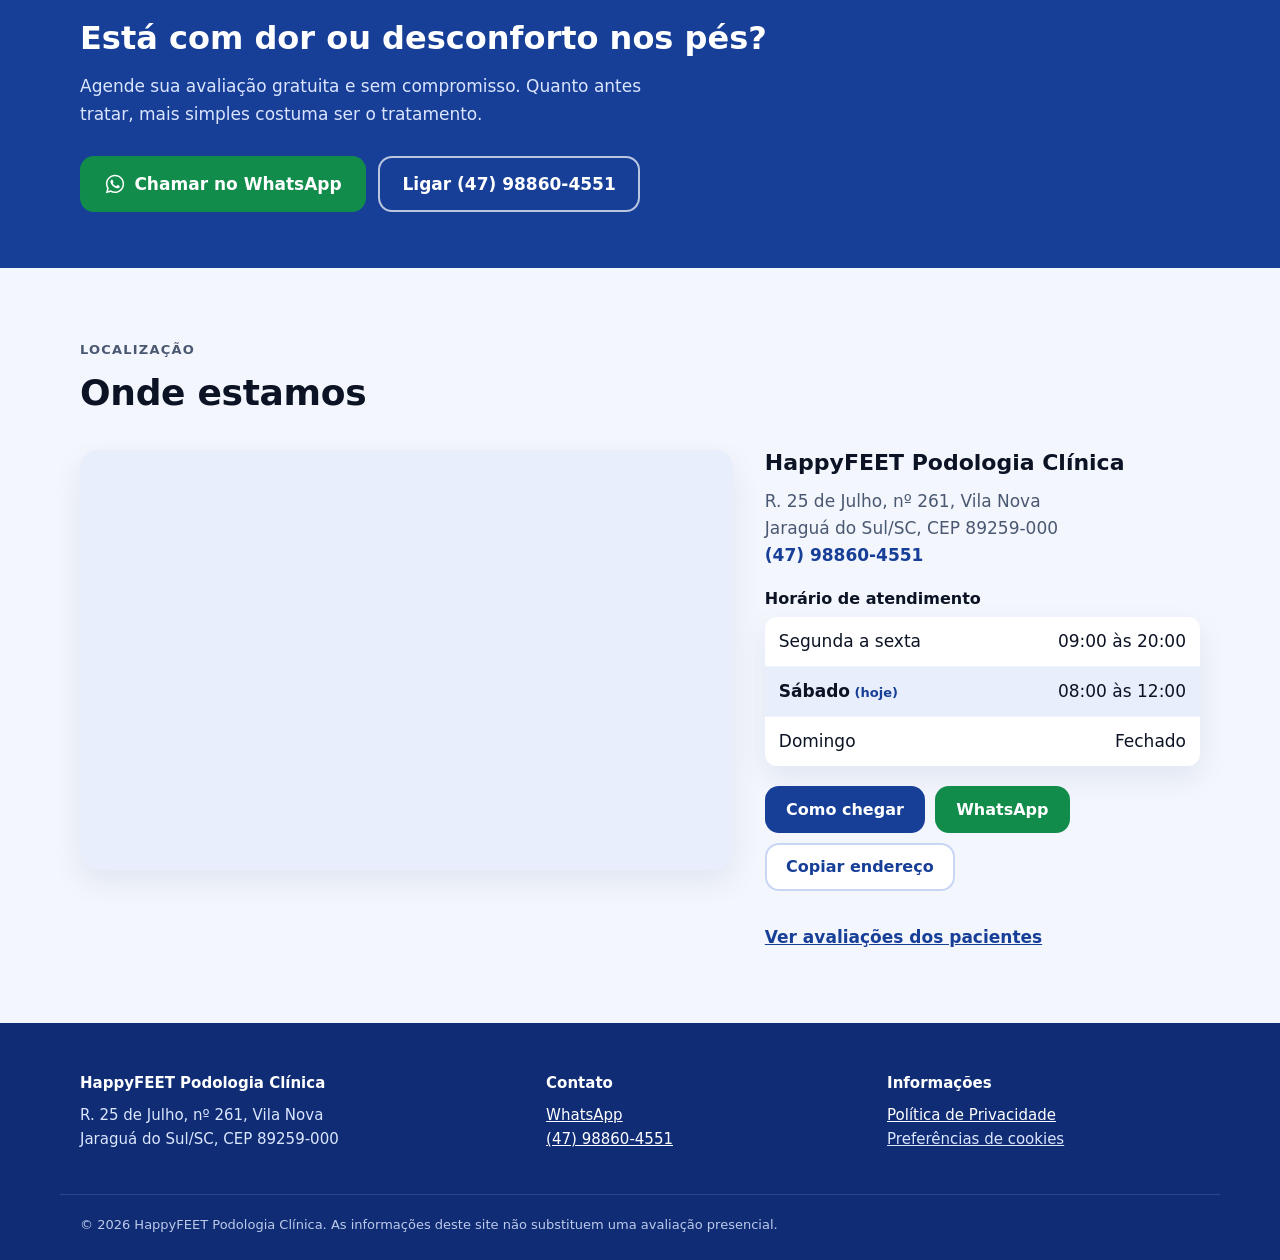
==== commit 7b6db02d: "Corrige endereço, rotas e WhatsApp da HappyFEET e redireciona o domínio antigo" ====
--- a/index.html
+++ b/index.html
@@ -5,7 +5,7 @@
   <meta name="viewport" content="width=device-width, initial-scale=1">
   <title>Podologia em Jaraguá do Sul | HappyFEET Podologia Clínica</title>
   <meta name="description" content="Podologia clínica em Jaraguá do Sul/SC: unha encravada, fungo na unha com laserterapia, verruga plantar, podoprofilaxia, atendimento infantil e para idosos. Avaliação gratuita pelo WhatsApp.">
-  <link rel="canonical" href="https://happyfeet-podologia.netlify.app/">
+  <link rel="canonical" href="https://clinicahappyfeet.com.br/">
   <meta name="theme-color" content="#173f97">
 
   <meta property="og:type" content="website">
@@ -13,8 +13,8 @@
   <meta property="og:site_name" content="HappyFEET Podologia Clínica">
   <meta property="og:title" content="HappyFEET Podologia Clínica | Jaraguá do Sul">
   <meta property="og:description" content="Unha encravada, fungo na unha, verruga plantar, podoprofilaxia e laserterapia. Agende sua avaliação gratuita pelo WhatsApp.">
-  <meta property="og:url" content="https://happyfeet-podologia.netlify.app/">
-  <meta property="og:image" content="https://happyfeet-podologia.netlify.app/assets/og-image.jpg">
+  <meta property="og:url" content="https://clinicahappyfeet.com.br/">
+  <meta property="og:image" content="https://clinicahappyfeet.com.br/assets/og-image.jpg">
   <meta property="og:image:width" content="1200">
   <meta property="og:image:height" content="630">
   <meta name="twitter:card" content="summary_large_image">
@@ -49,7 +49,7 @@
       <a href="#sobre">Sobre</a>
       <a href="#duvidas">Dúvidas</a>
       <a href="#local">Onde estamos</a>
-      <a class="btn btn-light nav-cta" href="https://wa.me/554788604551" data-wa data-track="whatsapp_header" target="_blank" rel="noopener">Agendar</a>
+      <a class="btn btn-light nav-cta" href="https://wa.me/5547988604551" data-wa data-track="whatsapp_header" target="_blank" rel="noopener">Agendar</a>
     </nav>
   </div>
 </header>
@@ -64,7 +64,7 @@
       <p class="free-badge"><strong>Avaliação gratuita</strong> Conheça a clínica e saiba qual o melhor tratamento, sem compromisso.</p>
       <p class="lead">Tratamento de unha encravada, fungo na unha com laserterapia, verruga plantar e cuidados preventivos para crianças, adultos e idosos, em ambiente acolhedor e com biossegurança rigorosa.</p>
       <div class="hero-cta">
-        <a class="btn btn-whats btn-lg" href="https://wa.me/554788604551" data-wa data-track="whatsapp_hero" target="_blank" rel="noopener">
+        <a class="btn btn-whats btn-lg" href="https://wa.me/5547988604551" data-wa data-track="whatsapp_hero" target="_blank" rel="noopener">
           <svg aria-hidden="true" viewBox="0 0 24 24" width="22" height="22"><use href="#i-whats"/></svg>
           Agendar avaliação gratuita
         </a>
@@ -124,7 +124,7 @@
           <h3><a href="unha-encravada.html">Unha encravada</a></h3>
           <p>Remoção da espícula que machuca a pele, com técnica e assepsia, para aliviar a dor e a inflamação. Você também recebe orientação sobre corte correto e calçados, para evitar que o problema volte.</p>
           <div class="card-actions">
-            <a class="card-link" href="https://wa.me/554788604551" data-wa="Olá! Gostaria de agendar uma avaliação gratuita para unha encravada." data-track="whatsapp_unha_encravada" target="_blank" rel="noopener">Agendar avaliação gratuita</a>
+            <a class="card-link" href="https://wa.me/5547988604551" data-wa="Olá! Gostaria de agendar uma avaliação gratuita para unha encravada." data-track="whatsapp_unha_encravada" target="_blank" rel="noopener">Agendar avaliação gratuita</a>
             <a class="card-more" href="unha-encravada.html">Saiba mais</a>
           </div>
         </div>
@@ -137,7 +137,7 @@
           <h3><a href="fungo-na-unha.html">Fungo na unha</a></h3>
           <p>Unha amarelada, grossa ou descolando pode ser micose. O tratamento combina limpeza técnica da unha, laserterapia e orientação de cuidados em casa, com acompanhamento por sessões.</p>
           <div class="card-actions">
-            <a class="card-link" href="https://wa.me/554788604551" data-wa="Olá! Gostaria de agendar uma avaliação gratuita para fungo na unha (laserterapia)." data-track="whatsapp_onicomicose" target="_blank" rel="noopener">Agendar avaliação gratuita</a>
+            <a class="card-link" href="https://wa.me/5547988604551" data-wa="Olá! Gostaria de agendar uma avaliação gratuita para fungo na unha (laserterapia)." data-track="whatsapp_onicomicose" target="_blank" rel="noopener">Agendar avaliação gratuita</a>
             <a class="card-more" href="fungo-na-unha.html">Saiba mais</a>
           </div>
         </div>
@@ -150,7 +150,7 @@
           <h3><a href="verruga-plantar.html">Verruga na sola do pé</a></h3>
           <p>Lesão causada por vírus que costuma doer ao pisar. Fazemos o tratamento por etapas, com procedimentos específicos e orientação de cuidados para evitar a transmissão.</p>
           <div class="card-actions">
-            <a class="card-link" href="https://wa.me/554788604551" data-wa="Olá! Gostaria de agendar uma avaliação gratuita para verruga plantar." data-track="whatsapp_verruga" target="_blank" rel="noopener">Agendar avaliação gratuita</a>
+            <a class="card-link" href="https://wa.me/5547988604551" data-wa="Olá! Gostaria de agendar uma avaliação gratuita para verruga plantar." data-track="whatsapp_verruga" target="_blank" rel="noopener">Agendar avaliação gratuita</a>
             <a class="card-more" href="verruga-plantar.html">Saiba mais</a>
           </div>
         </div>
@@ -163,7 +163,7 @@
           <h3><a href="podoprofilaxia.html">Limpeza e prevenção</a></h3>
           <p>Corte técnico das unhas, remoção de calos e calosidades, hidratação e avaliação geral dos pés. Ideal para manter a saúde dos pés e identificar problemas cedo.</p>
           <div class="card-actions">
-            <a class="card-link" href="https://wa.me/554788604551" data-wa="Olá! Gostaria de agendar uma avaliação gratuita para podoprofilaxia." data-track="whatsapp_podoprofilaxia" target="_blank" rel="noopener">Agendar avaliação gratuita</a>
+            <a class="card-link" href="https://wa.me/5547988604551" data-wa="Olá! Gostaria de agendar uma avaliação gratuita para podoprofilaxia." data-track="whatsapp_podoprofilaxia" target="_blank" rel="noopener">Agendar avaliação gratuita</a>
             <a class="card-more" href="podoprofilaxia.html">Saiba mais</a>
           </div>
         </div>
@@ -176,7 +176,7 @@
           <h3><a href="atendimento-infantil.html">Atendimento infantil</a></h3>
           <p>Abordagem calma e lúdica para bebês e crianças, com cuidado de unhas, orientação aos pais sobre corte correto e escolha de calçados.</p>
           <div class="card-actions">
-            <a class="card-link" href="https://wa.me/554788604551" data-wa="Olá! Gostaria de agendar uma avaliação gratuita para atendimento infantil." data-track="whatsapp_infantil" target="_blank" rel="noopener">Agendar avaliação gratuita</a>
+            <a class="card-link" href="https://wa.me/5547988604551" data-wa="Olá! Gostaria de agendar uma avaliação gratuita para atendimento infantil." data-track="whatsapp_infantil" target="_blank" rel="noopener">Agendar avaliação gratuita</a>
             <a class="card-more" href="atendimento-infantil.html">Saiba mais</a>
           </div>
         </div>
@@ -189,7 +189,7 @@
           <h3><a href="cuidados-para-idosos.html">Cuidados para idosos</a></h3>
           <p>Atenção às particularidades da pele fina, unhas espessas e sensibilidade. Atendimento com calma e conforto, para manter a autonomia e prevenir lesões.</p>
           <div class="card-actions">
-            <a class="card-link" href="https://wa.me/554788604551" data-wa="Olá! Gostaria de agendar uma avaliação gratuita para atendimento de idoso." data-track="whatsapp_idosos" target="_blank" rel="noopener">Agendar avaliação gratuita</a>
+            <a class="card-link" href="https://wa.me/5547988604551" data-wa="Olá! Gostaria de agendar uma avaliação gratuita para atendimento de idoso." data-track="whatsapp_idosos" target="_blank" rel="noopener">Agendar avaliação gratuita</a>
             <a class="card-more" href="cuidados-para-idosos.html">Saiba mais</a>
           </div>
         </div>
@@ -375,7 +375,7 @@
       </details>
       <details>
         <summary>Como faço para agendar?</summary>
-        <p>Pelo WhatsApp <a href="https://wa.me/554788604551" data-wa data-track="whatsapp_faq" target="_blank" rel="noopener">(47) 98860-4551</a>. Respondemos dentro do horário de atendimento.</p>
+        <p>Pelo WhatsApp <a href="https://wa.me/5547988604551" data-wa data-track="whatsapp_faq" target="_blank" rel="noopener">(47) 98860-4551</a>. Respondemos dentro do horário de atendimento.</p>
       </details>
     </div>
   </div>
@@ -388,7 +388,7 @@
       <p>Agende sua avaliação gratuita e sem compromisso. Quanto antes tratar, mais simples costuma ser o tratamento.</p>
     </div>
     <div class="cta-actions">
-      <a class="btn btn-whats btn-lg" href="https://wa.me/554788604551" data-wa data-track="whatsapp_cta" target="_blank" rel="noopener">
+      <a class="btn btn-whats btn-lg" href="https://wa.me/5547988604551" data-wa data-track="whatsapp_cta" target="_blank" rel="noopener">
         <svg aria-hidden="true" viewBox="0 0 24 24" width="22" height="22"><use href="#i-whats"/></svg>
         Chamar no WhatsApp
       </a>
@@ -406,13 +406,13 @@
     <div class="local-grid">
       <div class="map-wrap">
         <iframe title="Mapa com a localização da HappyFEET Podologia Clínica"
-          src="https://www.google.com/maps?q=R.+25+de+Julho%2C+786+-+Vila+Nova%2C+Jaragu%C3%A1+do+Sul+-+SC%2C+89259-000&output=embed"
+          src="https://www.google.com/maps?q=R.+25+de+Julho%2C+261+-+Vila+Nova%2C+Jaragu%C3%A1+do+Sul+-+SC%2C+89259-000&output=embed"
           loading="lazy" allowfullscreen referrerpolicy="no-referrer-when-downgrade"></iframe>
       </div>
       <div class="local-info">
         <h3>HappyFEET Podologia Clínica</h3>
         <address>
-          R. 25 de Julho, nº 786, Vila Nova<br>
+          R. 25 de Julho, nº 261, Vila Nova<br>
           Jaraguá do Sul/SC, CEP 89259-000<br>
           <a href="tel:+5547988604551" data-track="telefone_local">(47) 98860-4551</a>
         </address>
@@ -427,9 +427,9 @@
         </table>
         <div class="local-cta">
           <a class="btn btn-primary" target="_blank" rel="noopener" data-track="como_chegar"
-             href="https://www.google.com/maps/dir/?api=1&amp;destination=R.+25+de+Julho%2C+786+-+Vila+Nova%2C+Jaragu%C3%A1+do+Sul+-+SC%2C+89259-000">Como chegar</a>
-          <a class="btn btn-whats" href="https://wa.me/554788604551" data-wa data-track="whatsapp_local" target="_blank" rel="noopener">WhatsApp</a>
-          <button class="btn btn-ghost" type="button" data-copy="R. 25 de Julho, nº 786, Vila Nova, Jaraguá do Sul/SC, CEP 89259-000">Copiar endereço</button>
+             href="https://www.google.com/maps/dir/?api=1&amp;destination=R.+25+de+Julho%2C+261+-+Vila+Nova%2C+Jaragu%C3%A1+do+Sul+-+SC%2C+89259-000">Como chegar</a>
+          <a class="btn btn-whats" href="https://wa.me/5547988604551" data-wa data-track="whatsapp_local" target="_blank" rel="noopener">WhatsApp</a>
+          <button class="btn btn-ghost" type="button" data-copy="R. 25 de Julho, nº 261, Vila Nova, Jaraguá do Sul/SC, CEP 89259-000">Copiar endereço</button>
         </div>
         <p class="copy-status" role="status" aria-live="polite"></p>
         <a class="reviews-link" href="#avaliacoes">Ver avaliações dos pacientes</a>
@@ -444,11 +444,11 @@
   <div class="container footer-grid">
     <div>
       <p class="footer-brand">HappyFEET Podologia Clínica</p>
-      <p>R. 25 de Julho, nº 786, Vila Nova<br>Jaraguá do Sul/SC, CEP 89259-000</p>
+      <p>R. 25 de Julho, nº 261, Vila Nova<br>Jaraguá do Sul/SC, CEP 89259-000</p>
     </div>
     <div>
       <p class="footer-title">Contato</p>
-      <p><a href="https://wa.me/554788604551" data-wa data-track="whatsapp_footer" target="_blank" rel="noopener">WhatsApp</a><br>
+      <p><a href="https://wa.me/5547988604551" data-wa data-track="whatsapp_footer" target="_blank" rel="noopener">WhatsApp</a><br>
          <a href="tel:+5547988604551" data-track="telefone_footer">(47) 98860-4551</a></p>
     </div>
     <div>
@@ -462,7 +462,7 @@
   </div>
 </footer>
 
-<a class="whats-float" href="https://wa.me/554788604551" data-wa data-track="whatsapp_flutuante" target="_blank" rel="noopener" aria-label="Agendar pelo WhatsApp">
+<a class="whats-float" href="https://wa.me/5547988604551" data-wa data-track="whatsapp_flutuante" target="_blank" rel="noopener" aria-label="Agendar pelo WhatsApp">
   <svg aria-hidden="true" viewBox="0 0 24 24" width="30" height="30"><use href="#i-whats"/></svg>
 </a>
 
@@ -492,27 +492,26 @@
 {
   "@context": "https://schema.org",
   "@type": "MedicalClinic",
-  "@id": "https://happyfeet-podologia.netlify.app/#clinica",
+  "@id": "https://clinicahappyfeet.com.br/#clinica",
   "name": "Clínica de Podologia HappyFEET",
   "alternateName": "HappyFEET Podologia Clínica",
   "description": "Podologia clínica em Jaraguá do Sul/SC: unha encravada, onicomicose com laserterapia, verruga plantar, podoprofilaxia, atendimento infantil e para idosos.",
   "image": [
-    "https://happyfeet-podologia.netlify.app/assets/og-image.jpg",
-    "https://happyfeet-podologia.netlify.app/assets/logo-happyfeet.jpg"
+    "https://clinicahappyfeet.com.br/assets/og-image.jpg",
+    "https://clinicahappyfeet.com.br/assets/logo-happyfeet.jpg"
   ],
-  "logo": "https://happyfeet-podologia.netlify.app/assets/logo-happyfeet.jpg",
-  "url": "https://happyfeet-podologia.netlify.app/",
+  "logo": "https://clinicahappyfeet.com.br/assets/logo-happyfeet.jpg",
+  "url": "https://clinicahappyfeet.com.br/",
   "telephone": "+55-47-98860-4551",
   "hasMap": "https://www.google.com/maps?cid=4167940067438342173",
   "address": {
     "@type": "PostalAddress",
-    "streetAddress": "R. 25 de Julho, 786",
+    "streetAddress": "R. 25 de Julho, 261",
     "addressLocality": "Jaraguá do Sul",
     "addressRegion": "SC",
     "postalCode": "89259-000",
     "addressCountry": "BR"
   },
-  "geo": { "@type": "GeoCoordinates", "latitude": -26.4996115, "longitude": -49.0807798 },
   "paymentAccepted": "Pix, cartão",
   "amenityFeature": [
     { "@type": "LocationFeatureSpecification", "name": "Ambiente climatizado", "value": true },
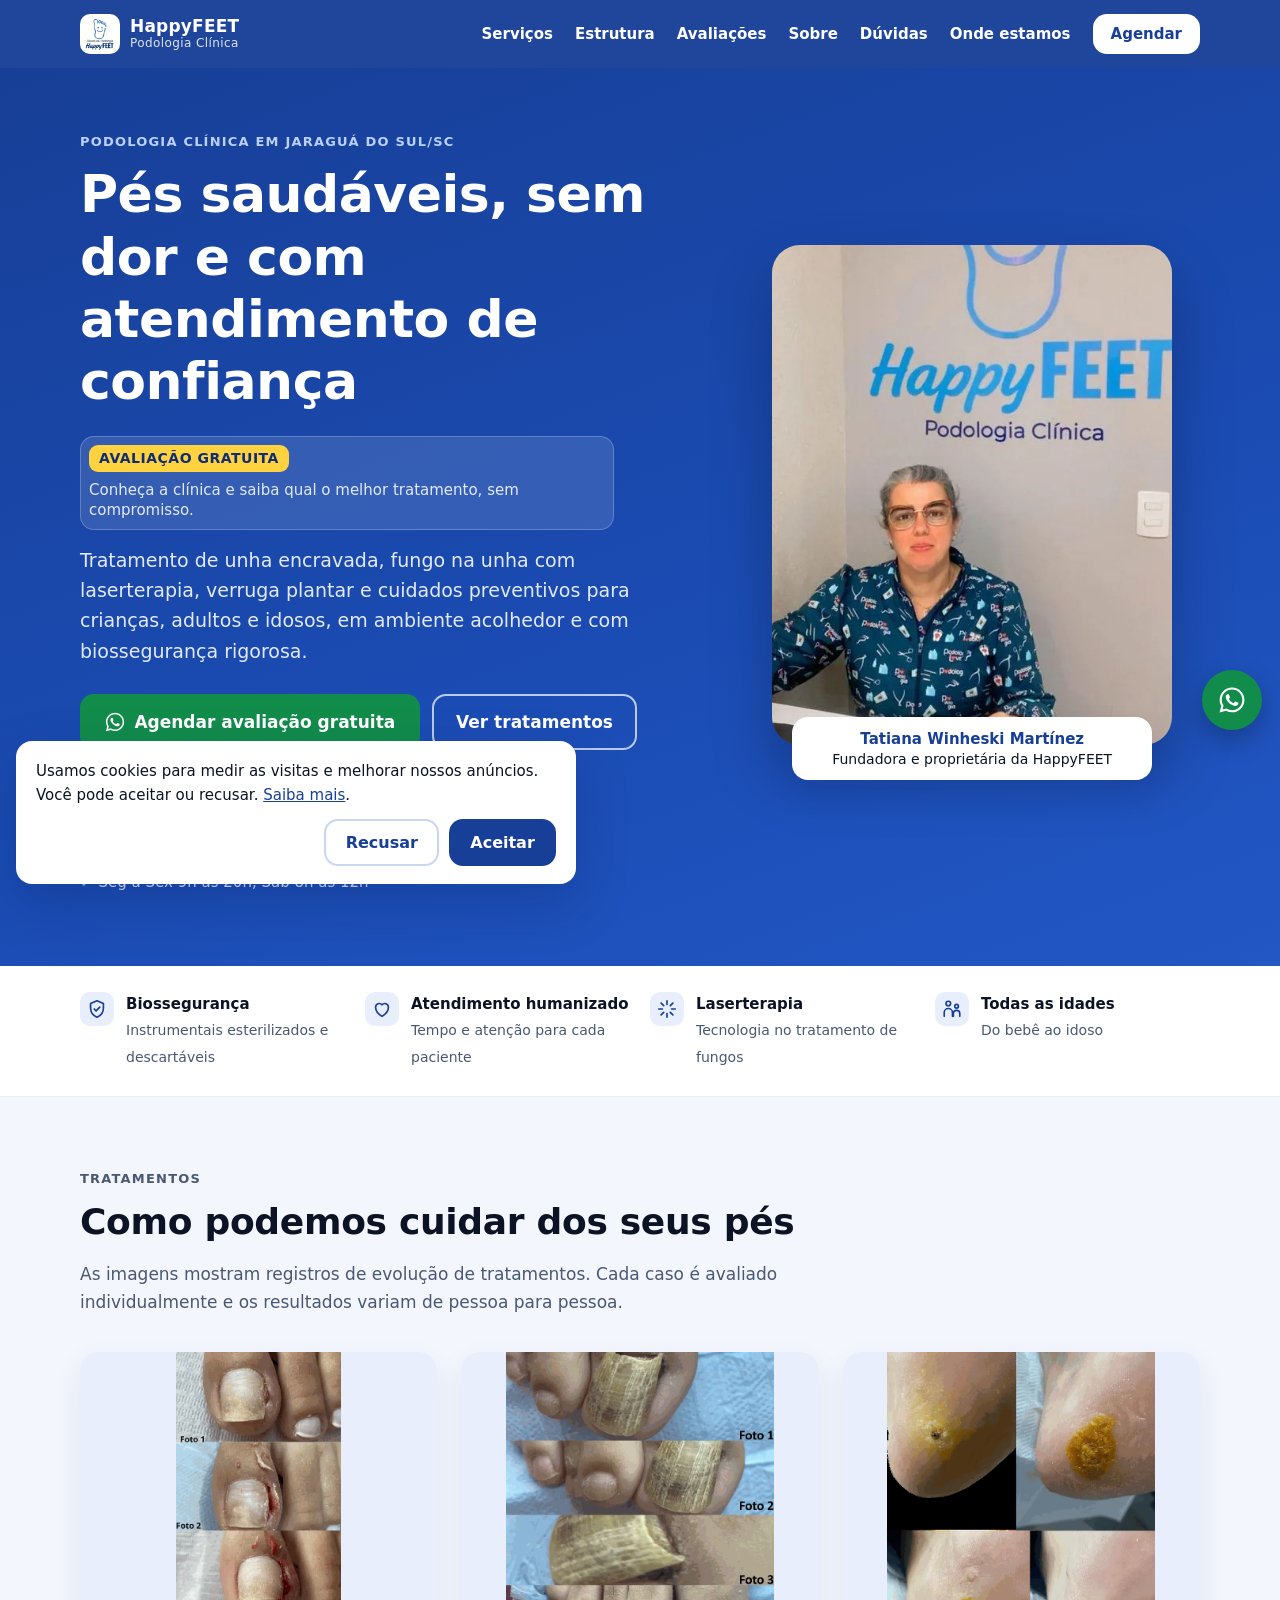
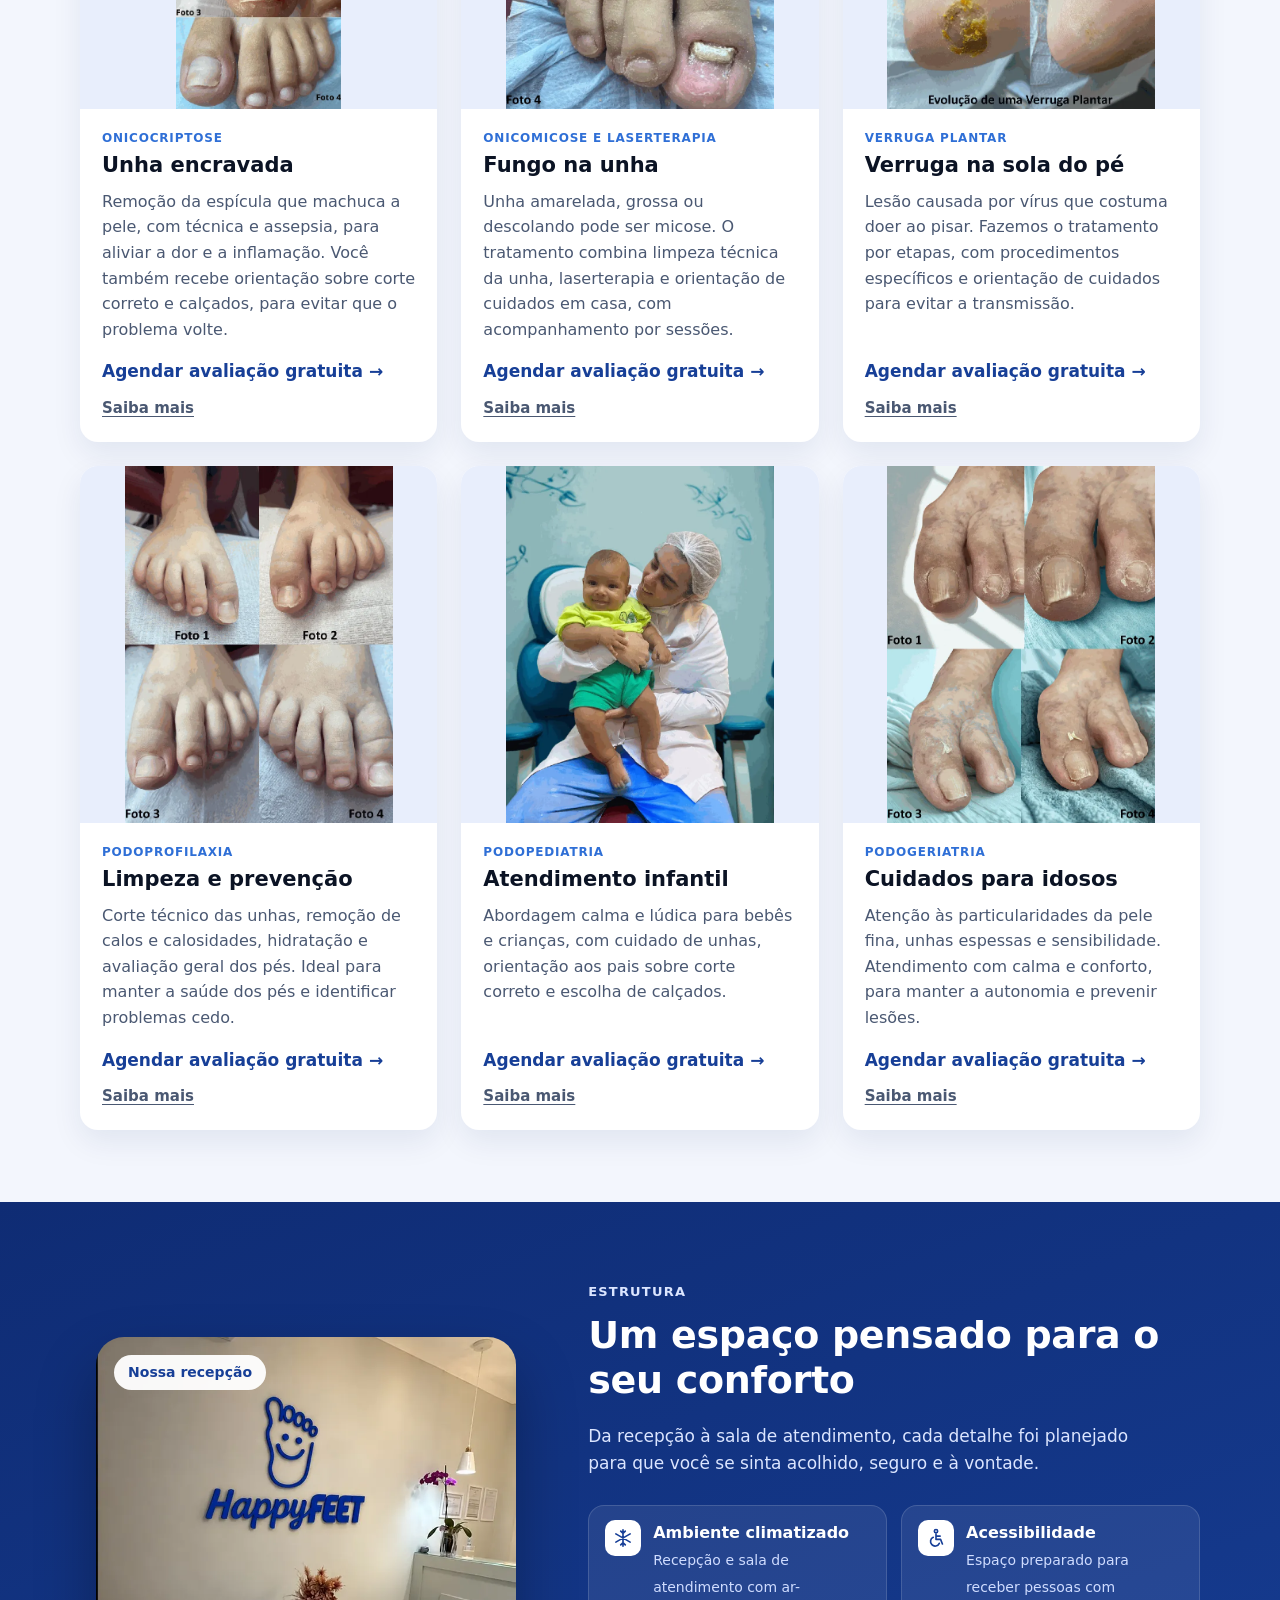
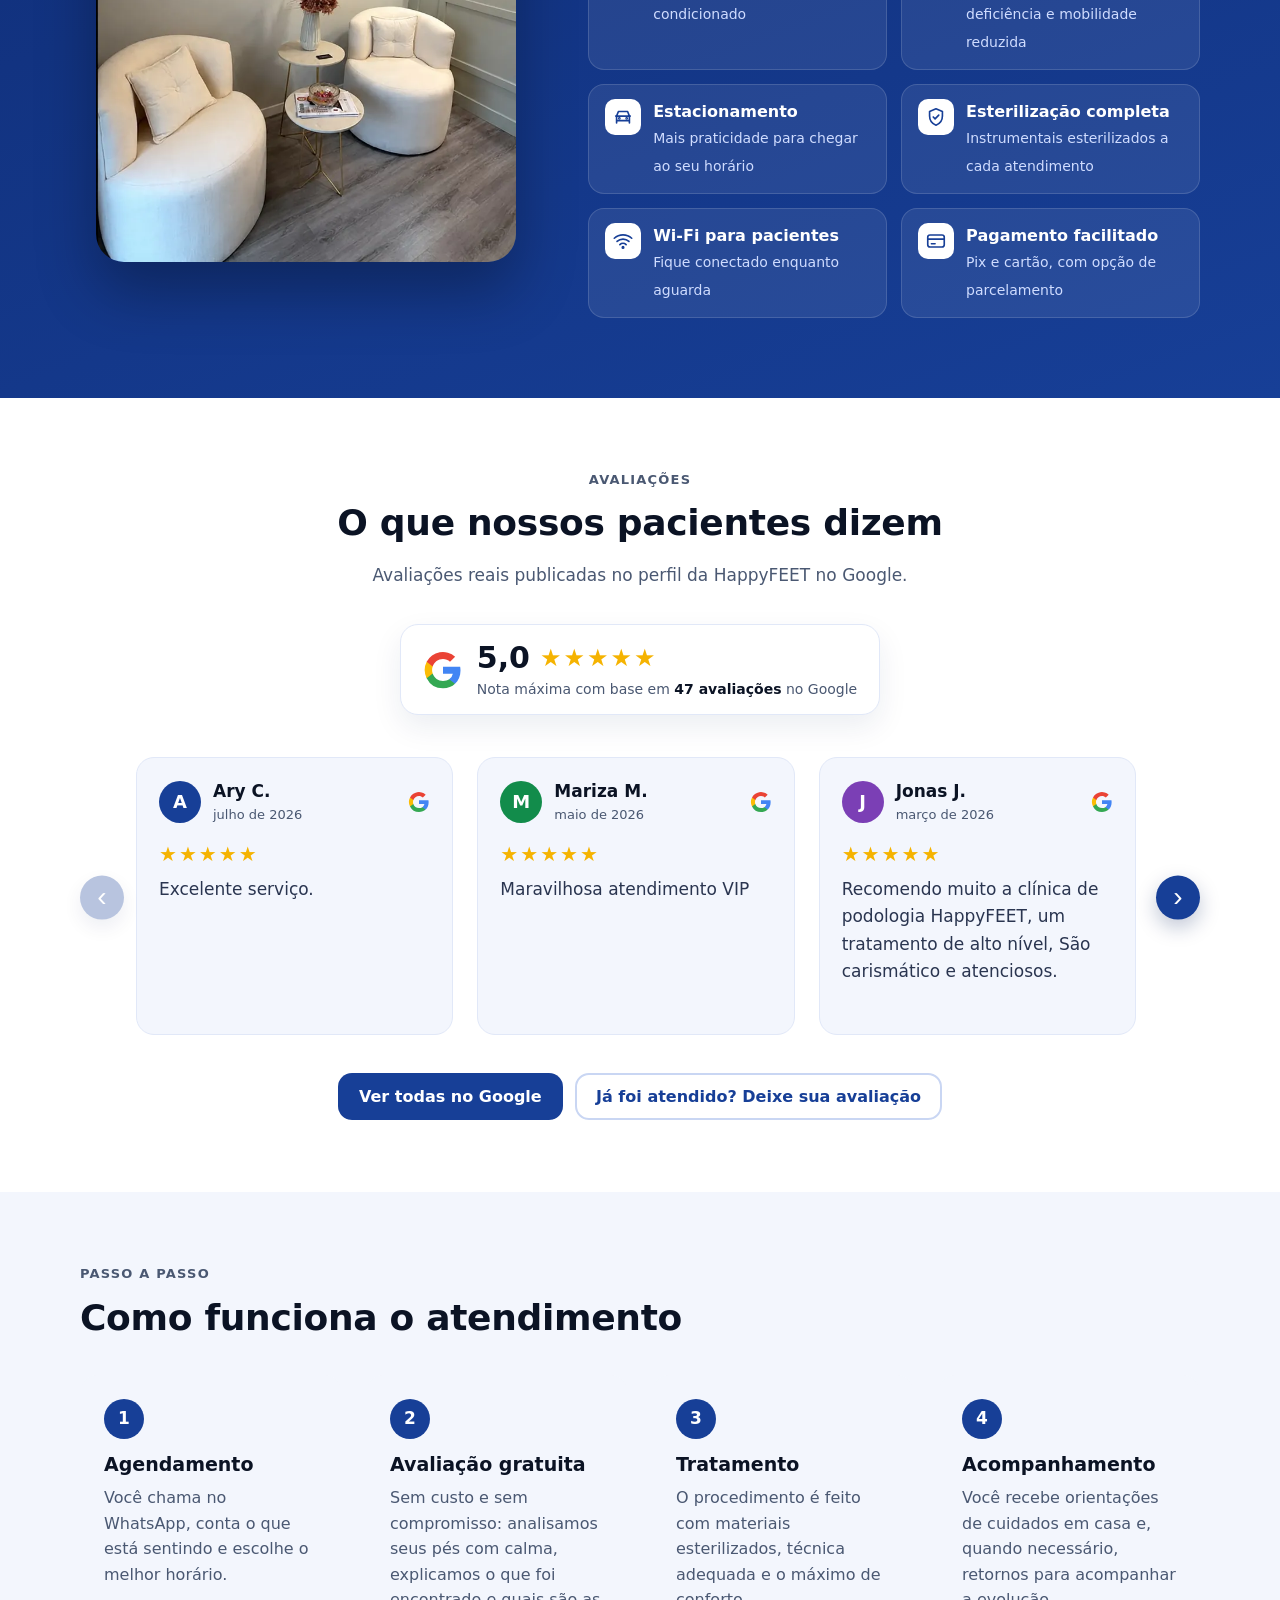
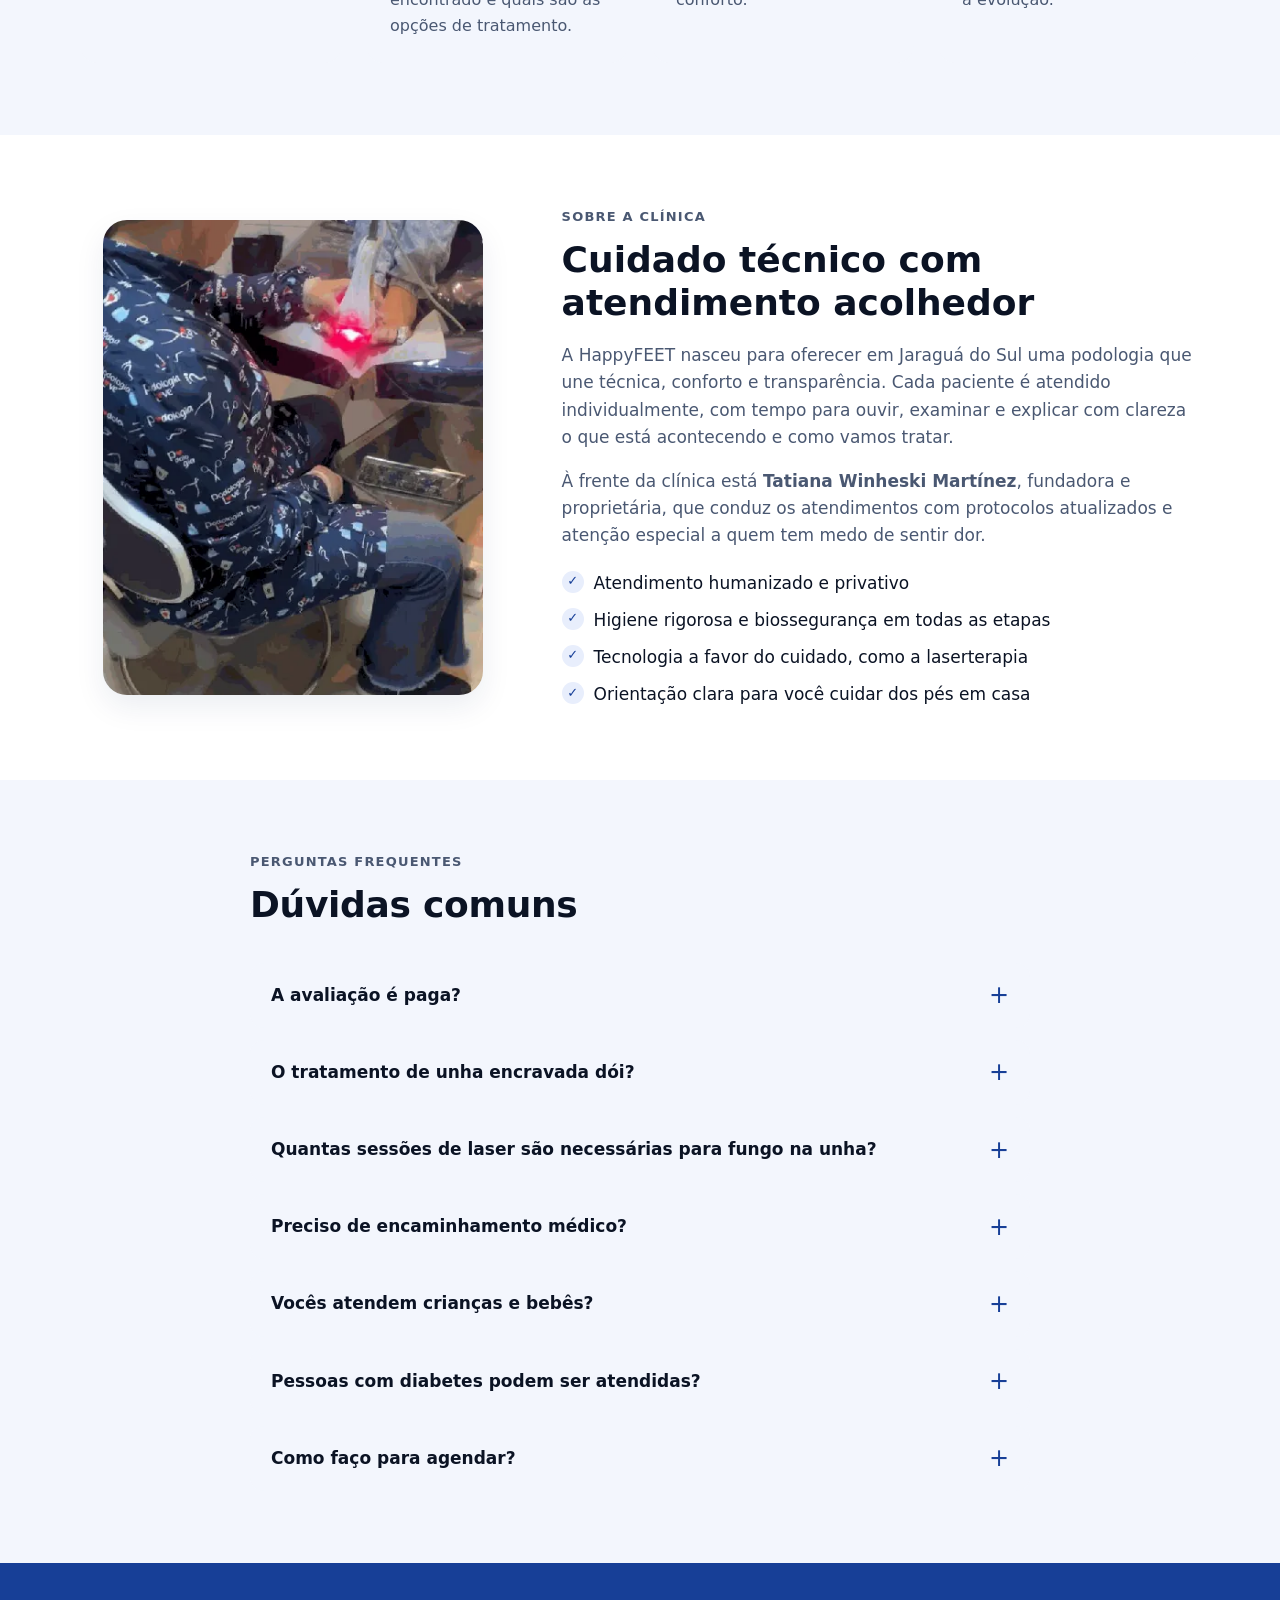
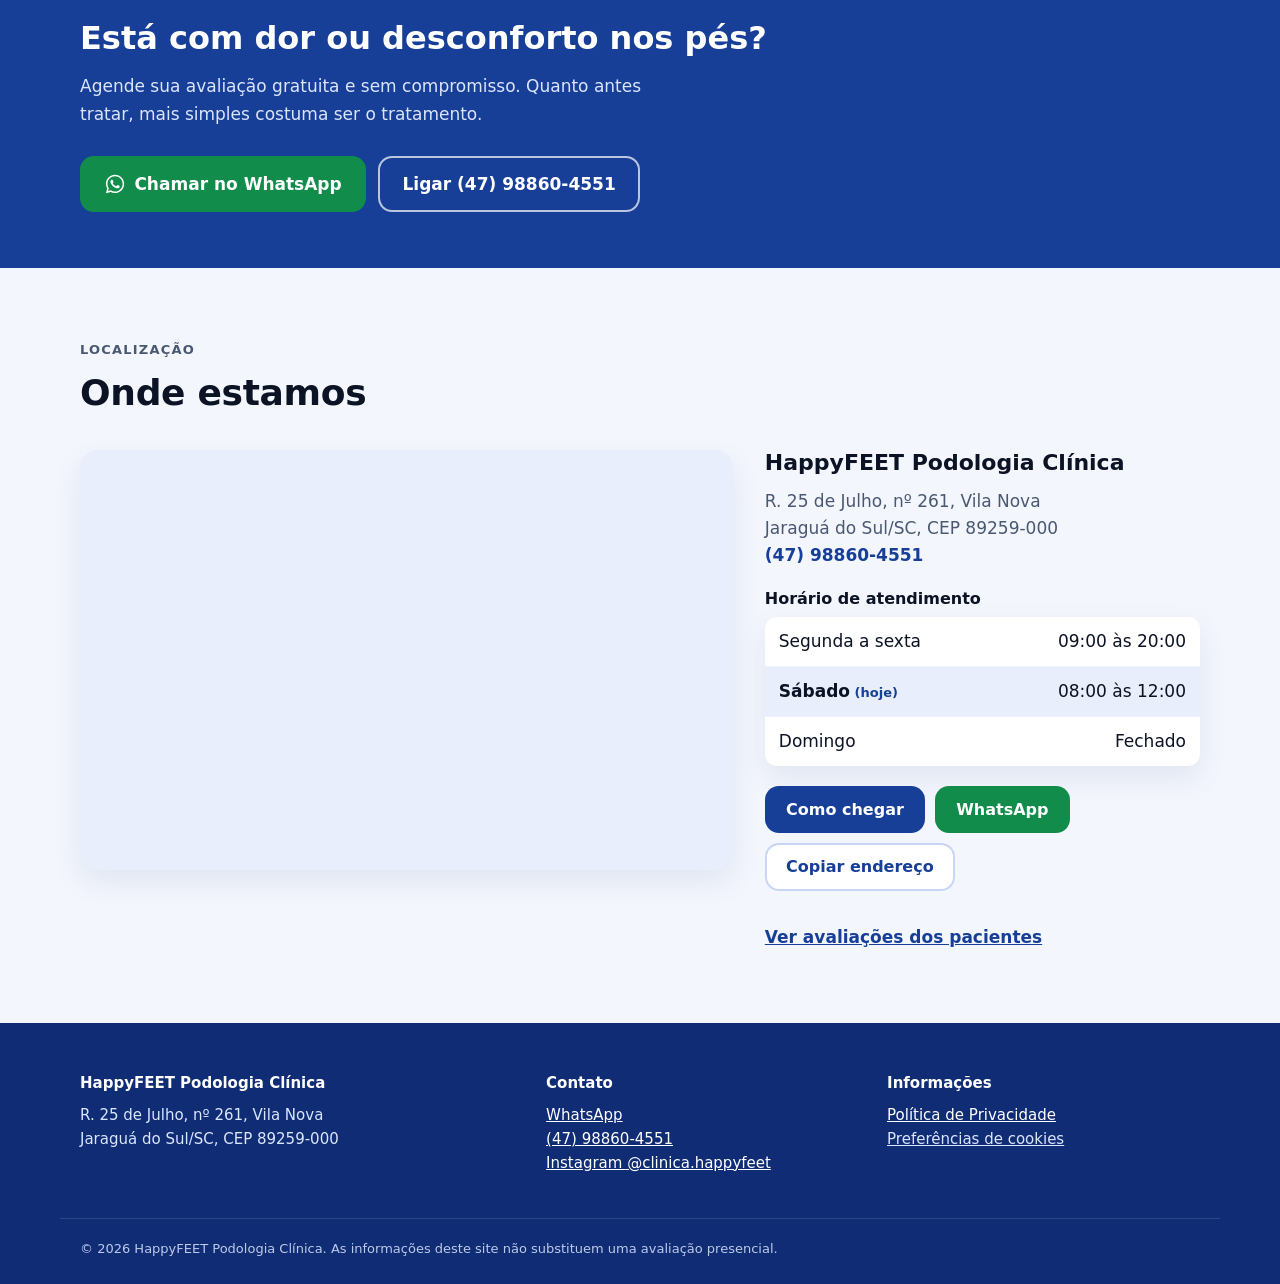
==== commit 113b878d: "Vincula o Instagram oficial à página inicial e aos dados da clínica" ====
--- a/index.html
+++ b/index.html
@@ -449,7 +449,8 @@
     <div>
       <p class="footer-title">Contato</p>
       <p><a href="https://wa.me/5547988604551" data-wa data-track="whatsapp_footer" target="_blank" rel="noopener">WhatsApp</a><br>
-         <a href="tel:+5547988604551" data-track="telefone_footer">(47) 98860-4551</a></p>
+         <a href="tel:+5547988604551" data-track="telefone_footer">(47) 98860-4551</a><br>
+         <a href="https://www.instagram.com/clinica.happyfeet/" data-track="instagram_footer" rel="me">Instagram @clinica.happyfeet</a></p>
     </div>
     <div>
       <p class="footer-title">Informações</p>
@@ -503,6 +504,7 @@
   "logo": "https://clinicahappyfeet.com.br/assets/logo-happyfeet.jpg",
   "url": "https://clinicahappyfeet.com.br/",
   "telephone": "+55-47-98860-4551",
+  "sameAs": ["https://www.instagram.com/clinica.happyfeet/"],
   "hasMap": "https://www.google.com/maps?cid=4167940067438342173",
   "address": {
     "@type": "PostalAddress",
